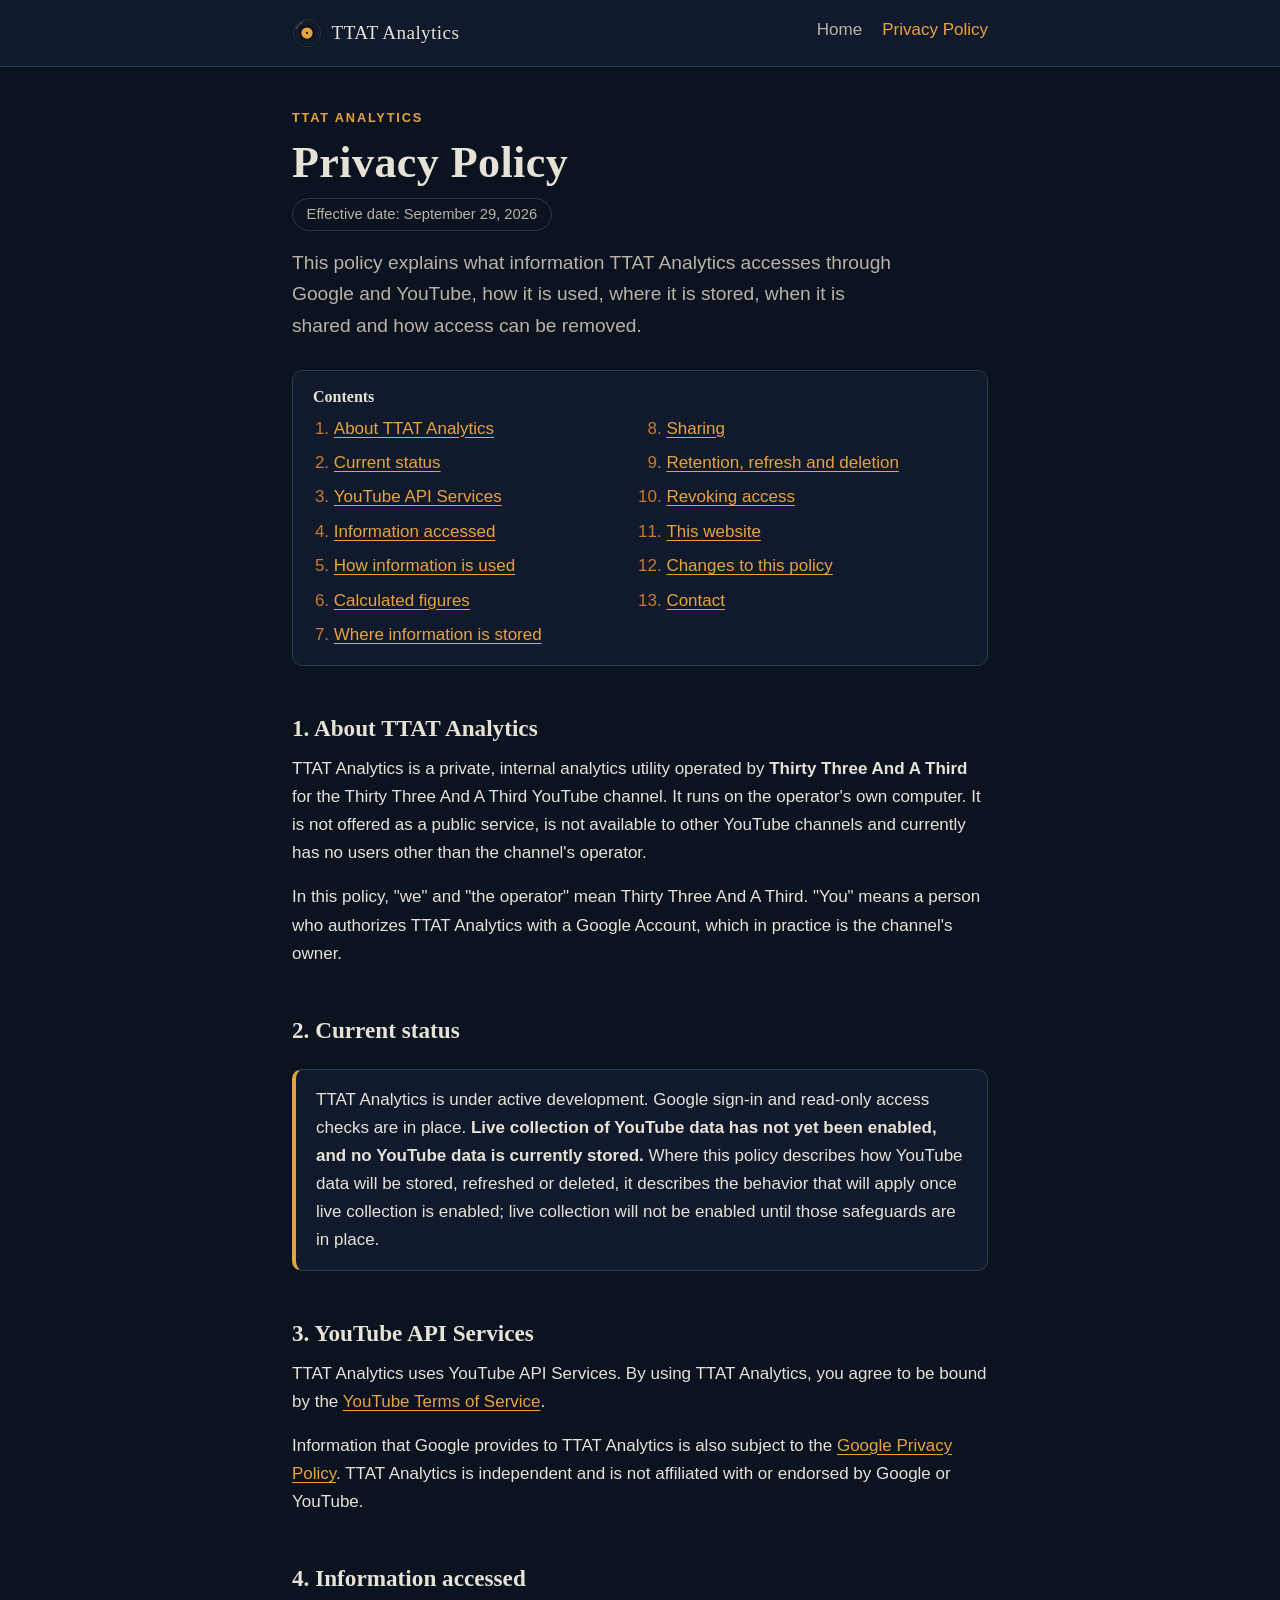
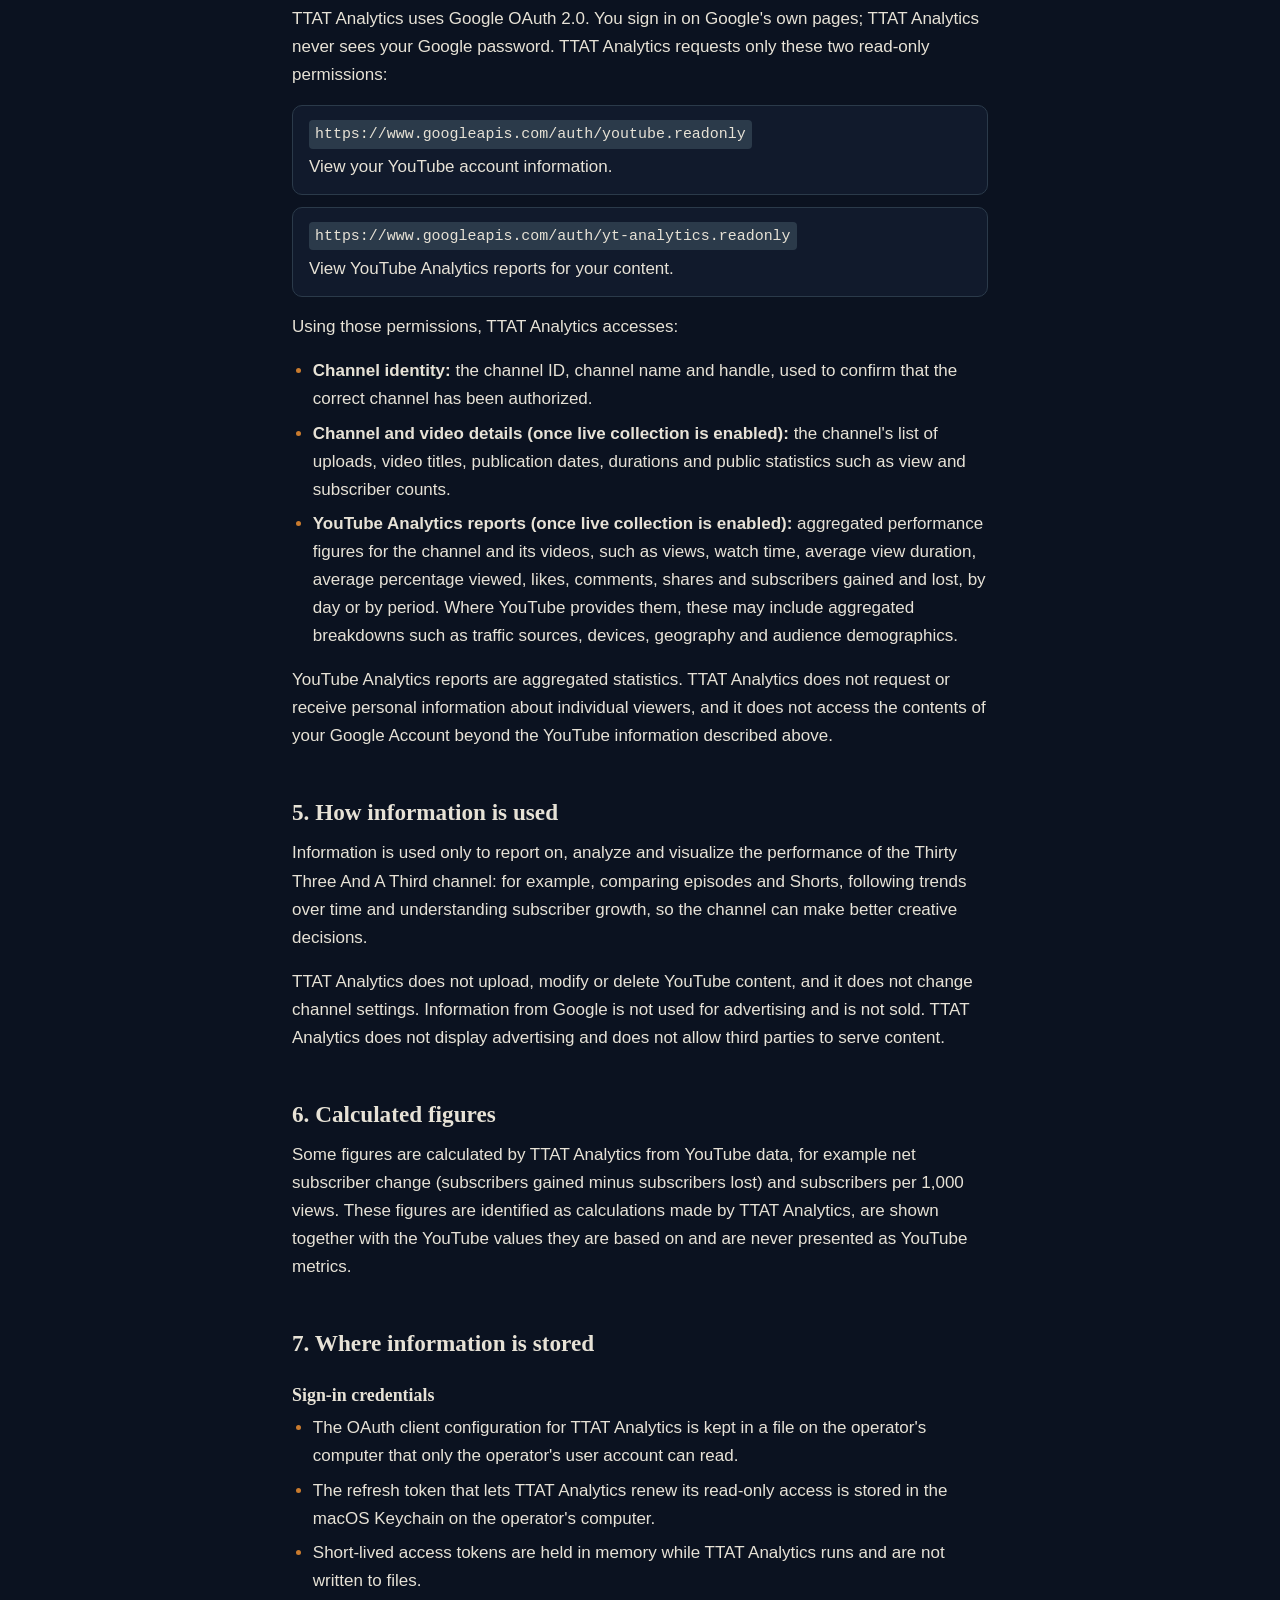
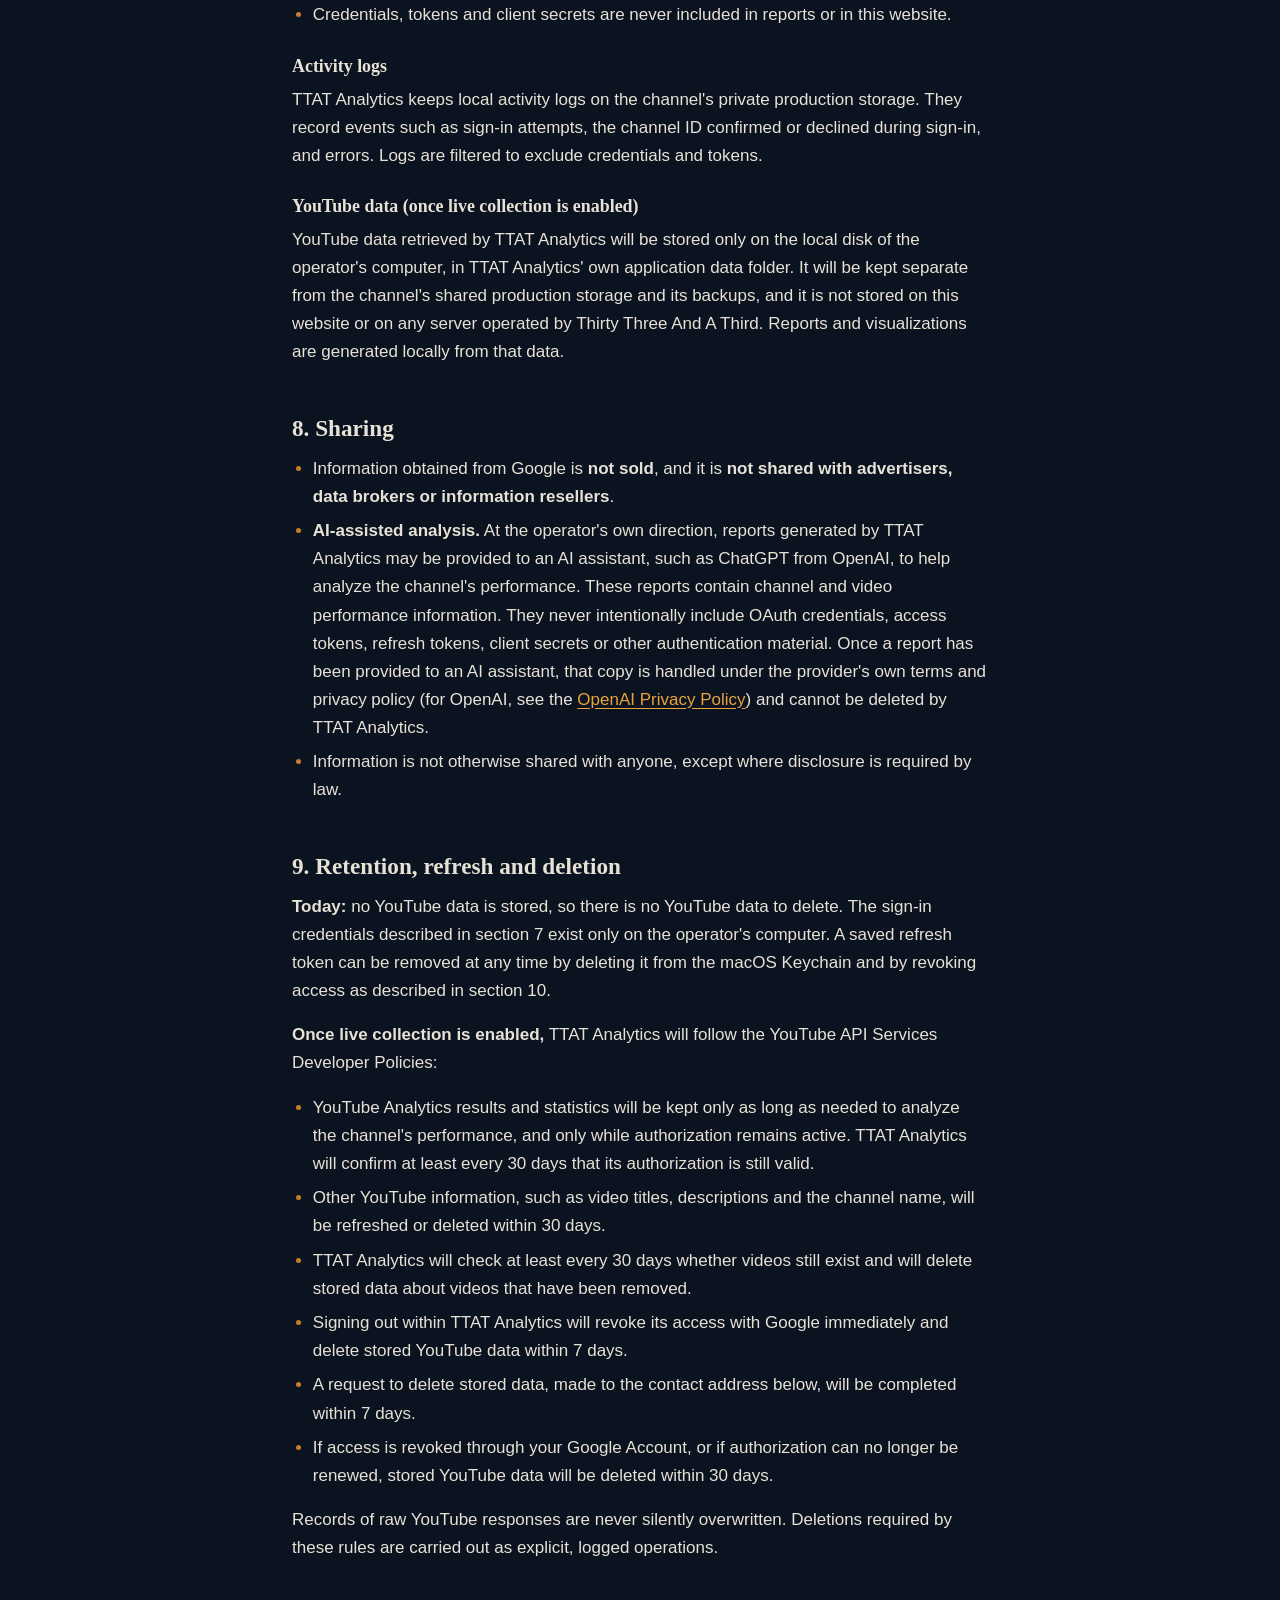
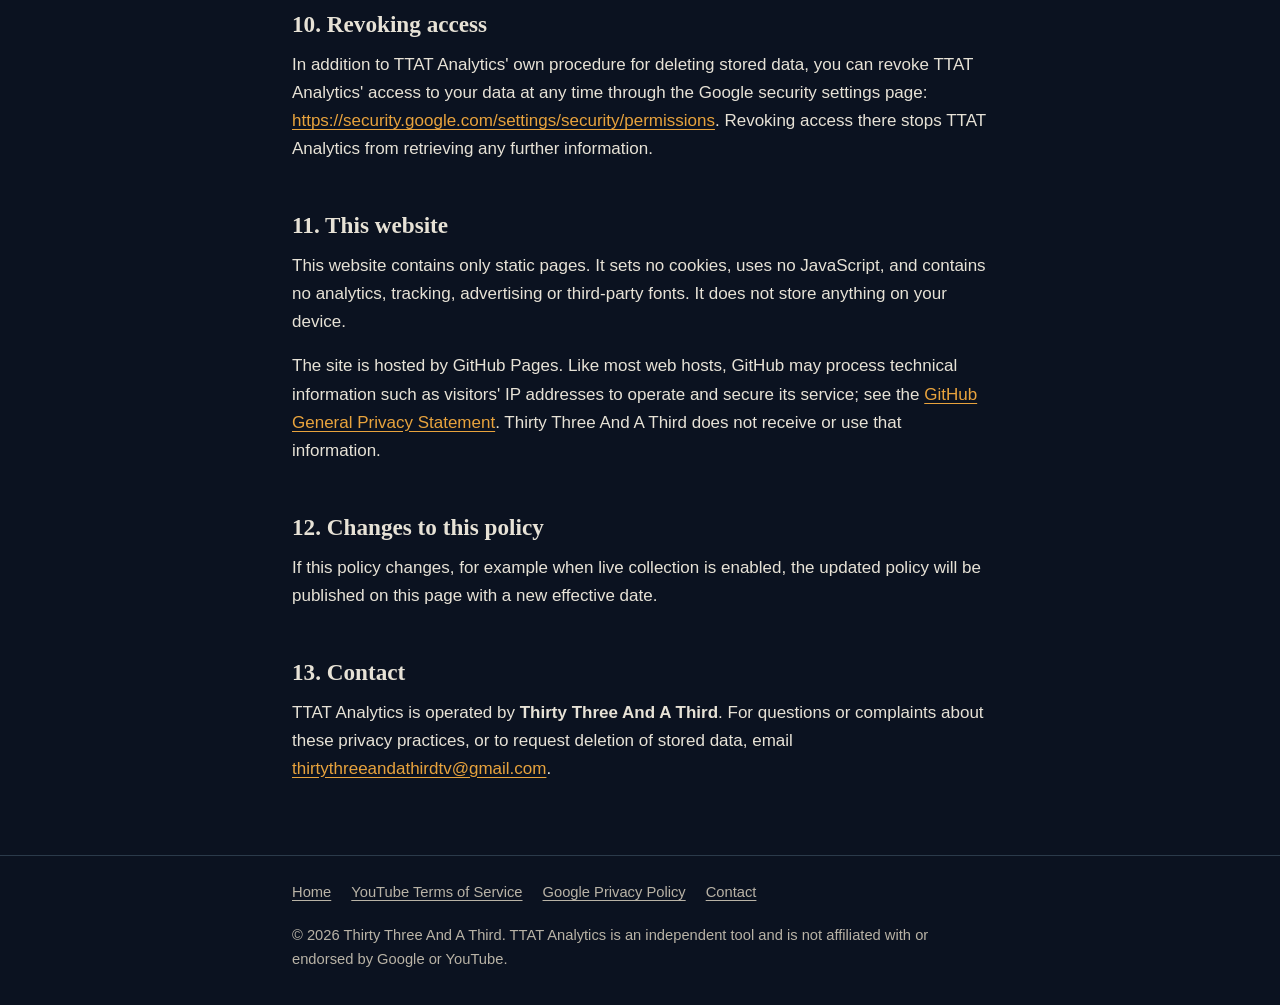
==== privacy/index.html @ 873cdf73 "Initial TTAT Analytics website" ====
<!doctype html>
<html lang="en">
<head>
  <meta charset="utf-8">
  <meta name="viewport" content="width=device-width, initial-scale=1">
  <meta http-equiv="Content-Security-Policy" content="default-src 'none'; style-src 'self'; img-src 'self'; base-uri 'none'; form-action 'none'">
  <meta name="referrer" content="no-referrer">
  <title>Privacy Policy — TTAT Analytics</title>
  <meta name="description" content="How TTAT Analytics, a private read-only analytics utility for the Thirty Three And A Third YouTube channel, accesses, uses, stores and shares information.">
  <link rel="canonical" href="https://analytics.lyfeisacircus.com/privacy/">
  <link rel="icon" href="../assets/favicon.svg" type="image/svg+xml">
  <link rel="stylesheet" href="../assets/styles.css">
</head>
<body>
  <a class="skip-link" href="#main">Skip to main content</a>

  <header class="site-header">
    <div class="wrap">
      <a class="brand" href="../index.html"><img src="../assets/favicon.svg" alt="" width="30" height="30">TTAT Analytics</a>
      <nav class="site-nav" aria-label="Main">
        <ul>
          <li><a href="../index.html">Home</a></li>
          <li><a href="index.html" aria-current="page">Privacy Policy</a></li>
        </ul>
      </nav>
    </div>
  </header>

  <main id="main">
    <div class="wrap">
      <p class="eyebrow">TTAT Analytics</p>
      <h1>Privacy Policy</h1>
      <!-- EFFECTIVE DATE: update this single line to the actual publication date before deploying. -->
      <p class="effective">Effective date: <time datetime="2026-09-29">September 29, 2026</time></p>
      <p class="lead">This policy explains what information TTAT Analytics accesses through Google and YouTube, how it is used, where it is stored, when it is shared and how access can be removed.</p>

      <nav class="toc" aria-labelledby="toc-heading">
        <h2 id="toc-heading">Contents</h2>
        <ol>
          <li><a href="#about">About TTAT Analytics</a></li>
          <li><a href="#status">Current status</a></li>
          <li><a href="#youtube">YouTube API Services</a></li>
          <li><a href="#information">Information accessed</a></li>
          <li><a href="#use">How information is used</a></li>
          <li><a href="#calculated">Calculated figures</a></li>
          <li><a href="#storage">Where information is stored</a></li>
          <li><a href="#sharing">Sharing</a></li>
          <li><a href="#retention">Retention, refresh and deletion</a></li>
          <li><a href="#revoke">Revoking access</a></li>
          <li><a href="#website">This website</a></li>
          <li><a href="#changes">Changes to this policy</a></li>
          <li><a href="#contact">Contact</a></li>
        </ol>
      </nav>

      <section aria-labelledby="about">
        <h2 id="about">1. About TTAT Analytics</h2>
        <p>TTAT Analytics is a private, internal analytics utility operated by <strong>Thirty Three And A Third</strong> for the Thirty Three And A Third YouTube channel. It runs on the operator's own computer. It is not offered as a public service, is not available to other YouTube channels and currently has no users other than the channel's operator.</p>
        <p>In this policy, "we" and "the operator" mean Thirty Three And A Third. "You" means a person who authorizes TTAT Analytics with a Google Account, which in practice is the channel's owner.</p>
      </section>

      <section aria-labelledby="status">
        <h2 id="status">2. Current status</h2>
        <div class="notice">
          <p>TTAT Analytics is under active development. Google sign-in and read-only access checks are in place. <strong>Live collection of YouTube data has not yet been enabled, and no YouTube data is currently stored.</strong> Where this policy describes how YouTube data will be stored, refreshed or deleted, it describes the behavior that will apply once live collection is enabled; live collection will not be enabled until those safeguards are in place.</p>
        </div>
      </section>

      <section aria-labelledby="youtube">
        <h2 id="youtube">3. YouTube API Services</h2>
        <p>TTAT Analytics uses YouTube API Services. By using TTAT Analytics, you agree to be bound by the <a href="https://www.youtube.com/t/terms">YouTube Terms of Service</a>.</p>
        <p>Information that Google provides to TTAT Analytics is also subject to the <a href="https://www.google.com/policies/privacy">Google Privacy Policy</a>. TTAT Analytics is independent and is not affiliated with or endorsed by Google or YouTube.</p>
      </section>

      <section aria-labelledby="information">
        <h2 id="information">4. Information accessed</h2>
        <p>TTAT Analytics uses Google OAuth 2.0. You sign in on Google's own pages; TTAT Analytics never sees your Google password. TTAT Analytics requests only these two read-only permissions:</p>
        <ul class="scope-list">
          <li><code>https://www.googleapis.com/auth/youtube.readonly</code><br>View your YouTube account information.</li>
          <li><code>https://www.googleapis.com/auth/yt-analytics.readonly</code><br>View YouTube Analytics reports for your content.</li>
        </ul>
        <p>Using those permissions, TTAT Analytics accesses:</p>
        <ul>
          <li><strong>Channel identity:</strong> the channel ID, channel name and handle, used to confirm that the correct channel has been authorized.</li>
          <li><strong>Channel and video details (once live collection is enabled):</strong> the channel's list of uploads, video titles, publication dates, durations and public statistics such as view and subscriber counts.</li>
          <li><strong>YouTube Analytics reports (once live collection is enabled):</strong> aggregated performance figures for the channel and its videos, such as views, watch time, average view duration, average percentage viewed, likes, comments, shares and subscribers gained and lost, by day or by period. Where YouTube provides them, these may include aggregated breakdowns such as traffic sources, devices, geography and audience demographics.</li>
        </ul>
        <p>YouTube Analytics reports are aggregated statistics. TTAT Analytics does not request or receive personal information about individual viewers, and it does not access the contents of your Google Account beyond the YouTube information described above.</p>
      </section>

      <section aria-labelledby="use">
        <h2 id="use">5. How information is used</h2>
        <p>Information is used only to report on, analyze and visualize the performance of the Thirty Three And A Third channel: for example, comparing episodes and Shorts, following trends over time and understanding subscriber growth, so the channel can make better creative decisions.</p>
        <p>TTAT Analytics does not upload, modify or delete YouTube content, and it does not change channel settings. Information from Google is not used for advertising and is not sold. TTAT Analytics does not display advertising and does not allow third parties to serve content.</p>
      </section>

      <section aria-labelledby="calculated">
        <h2 id="calculated">6. Calculated figures</h2>
        <p>Some figures are calculated by TTAT Analytics from YouTube data, for example net subscriber change (subscribers gained minus subscribers lost) and subscribers per 1,000 views. These figures are identified as calculations made by TTAT Analytics, are shown together with the YouTube values they are based on and are never presented as YouTube metrics.</p>
      </section>

      <section aria-labelledby="storage">
        <h2 id="storage">7. Where information is stored</h2>
        <h3>Sign-in credentials</h3>
        <ul>
          <li>The OAuth client configuration for TTAT Analytics is kept in a file on the operator's computer that only the operator's user account can read.</li>
          <li>The refresh token that lets TTAT Analytics renew its read-only access is stored in the macOS Keychain on the operator's computer.</li>
          <li>Short-lived access tokens are held in memory while TTAT Analytics runs and are not written to files.</li>
          <li>Credentials, tokens and client secrets are never included in reports or in this website.</li>
        </ul>
        <h3>Activity logs</h3>
        <p>TTAT Analytics keeps local activity logs on the channel's private production storage. They record events such as sign-in attempts, the channel ID confirmed or declined during sign-in, and errors. Logs are filtered to exclude credentials and tokens.</p>
        <h3>YouTube data (once live collection is enabled)</h3>
        <p>YouTube data retrieved by TTAT Analytics will be stored only on the local disk of the operator's computer, in TTAT Analytics' own application data folder. It will be kept separate from the channel's shared production storage and its backups, and it is not stored on this website or on any server operated by Thirty Three And A Third. Reports and visualizations are generated locally from that data.</p>
      </section>

      <section aria-labelledby="sharing">
        <h2 id="sharing">8. Sharing</h2>
        <ul>
          <li>Information obtained from Google is <strong>not sold</strong>, and it is <strong>not shared with advertisers, data brokers or information resellers</strong>.</li>
          <li><strong>AI-assisted analysis.</strong> At the operator's own direction, reports generated by TTAT Analytics may be provided to an AI assistant, such as ChatGPT from OpenAI, to help analyze the channel's performance. These reports contain channel and video performance information. They never intentionally include OAuth credentials, access tokens, refresh tokens, client secrets or other authentication material. Once a report has been provided to an AI assistant, that copy is handled under the provider's own terms and privacy policy (for OpenAI, see the <a href="https://openai.com/policies/privacy-policy/">OpenAI Privacy Policy</a>) and cannot be deleted by TTAT Analytics.</li>
          <li>Information is not otherwise shared with anyone, except where disclosure is required by law.</li>
        </ul>
      </section>

      <section aria-labelledby="retention">
        <h2 id="retention">9. Retention, refresh and deletion</h2>
        <p><strong>Today:</strong> no YouTube data is stored, so there is no YouTube data to delete. The sign-in credentials described in section 7 exist only on the operator's computer. A saved refresh token can be removed at any time by deleting it from the macOS Keychain and by revoking access as described in section 10.</p>
        <p><strong>Once live collection is enabled,</strong> TTAT Analytics will follow the YouTube API Services Developer Policies:</p>
        <ul>
          <li>YouTube Analytics results and statistics will be kept only as long as needed to analyze the channel's performance, and only while authorization remains active. TTAT Analytics will confirm at least every 30 days that its authorization is still valid.</li>
          <li>Other YouTube information, such as video titles, descriptions and the channel name, will be refreshed or deleted within 30 days.</li>
          <li>TTAT Analytics will check at least every 30 days whether videos still exist and will delete stored data about videos that have been removed.</li>
          <li>Signing out within TTAT Analytics will revoke its access with Google immediately and delete stored YouTube data within 7 days.</li>
          <li>A request to delete stored data, made to the contact address below, will be completed within 7 days.</li>
          <li>If access is revoked through your Google Account, or if authorization can no longer be renewed, stored YouTube data will be deleted within 30 days.</li>
        </ul>
        <p>Records of raw YouTube responses are never silently overwritten. Deletions required by these rules are carried out as explicit, logged operations.</p>
      </section>

      <section aria-labelledby="revoke">
        <h2 id="revoke">10. Revoking access</h2>
        <p>In addition to TTAT Analytics' own procedure for deleting stored data, you can revoke TTAT Analytics' access to your data at any time through the Google security settings page: <a href="https://security.google.com/settings/security/permissions">https://security.google.com/settings/security/permissions</a>. Revoking access there stops TTAT Analytics from retrieving any further information.</p>
      </section>

      <section aria-labelledby="website">
        <h2 id="website">11. This website</h2>
        <p>This website contains only static pages. It sets no cookies, uses no JavaScript, and contains no analytics, tracking, advertising or third-party fonts. It does not store anything on your device.</p>
        <p>The site is hosted by GitHub Pages. Like most web hosts, GitHub may process technical information such as visitors' IP addresses to operate and secure its service; see the <a href="https://docs.github.com/en/site-policy/privacy-policies/github-general-privacy-statement">GitHub General Privacy Statement</a>. Thirty Three And A Third does not receive or use that information.</p>
      </section>

      <section aria-labelledby="changes">
        <h2 id="changes">12. Changes to this policy</h2>
        <p>If this policy changes, for example when live collection is enabled, the updated policy will be published on this page with a new effective date.</p>
      </section>

      <section aria-labelledby="contact">
        <h2 id="contact">13. Contact</h2>
        <p>TTAT Analytics is operated by <strong>Thirty Three And A Third</strong>. For questions or complaints about these privacy practices, or to request deletion of stored data, email <a href="mailto:thirtythreeandathirdtv@gmail.com">thirtythreeandathirdtv@gmail.com</a>.</p>
      </section>
    </div>
  </main>

  <footer class="site-footer">
    <div class="wrap">
      <ul>
        <li><a href="../index.html">Home</a></li>
        <li><a href="https://www.youtube.com/t/terms">YouTube Terms of Service</a></li>
        <li><a href="https://www.google.com/policies/privacy">Google Privacy Policy</a></li>
        <li><a href="mailto:thirtythreeandathirdtv@gmail.com">Contact</a></li>
      </ul>
      <p>&copy; 2026 Thirty Three And A Third. TTAT Analytics is an independent tool and is not affiliated with or endorsed by Google or YouTube.</p>
    </div>
  </footer>
</body>
</html>
---- assets/styles.css ----
/* TTAT Analytics public site.
   Palette from the TTAT Brand Bible: Midnight Indigo, Slate Fog, Bone White, Ember Amber.
   System fonts only: no web fonts, no external requests. */

:root {
  --midnight: #0B1220;
  --midnight-raised: #111a2c;
  --slate: #2B3A4A;
  --bone: #E7E2D6;
  --bone-muted: #B9B3A6;
  --amber: #E8A33D;
  --amber-dim: #C97B2E;
  --radius: 10px;
  --measure: 46rem;
  --font-body: -apple-system, BlinkMacSystemFont, "Segoe UI", Roboto, "Helvetica Neue", Arial, sans-serif;
  --font-display: "Iowan Old Style", "Palatino Linotype", Palatino, Georgia, "Times New Roman", serif;
  --font-mono: ui-monospace, "SF Mono", Menlo, Consolas, monospace;
  color-scheme: dark;
}

*, *::before, *::after { box-sizing: border-box; }

html { -webkit-text-size-adjust: 100%; }

body {
  margin: 0;
  background: var(--midnight);
  color: var(--bone);
  font-family: var(--font-body);
  font-size: 1.0625rem;
  line-height: 1.65;
}

/* Accessibility */
.skip-link {
  position: absolute;
  left: 1rem;
  top: -3rem;
  padding: 0.5rem 0.9rem;
  background: var(--amber);
  color: var(--midnight);
  border-radius: 6px;
  font-weight: 600;
  z-index: 10;
}
.skip-link:focus { top: 1rem; }

:focus-visible {
  outline: 2px solid var(--amber);
  outline-offset: 3px;
  border-radius: 3px;
}

/* Layout */
.wrap {
  width: 100%;
  max-width: var(--measure);
  margin: 0 auto;
  padding: 0 1.25rem;
}

.site-header {
  border-bottom: 1px solid var(--slate);
  background: var(--midnight-raised);
}
.site-header .wrap {
  display: flex;
  flex-wrap: wrap;
  align-items: center;
  justify-content: space-between;
  gap: 0.75rem 1.5rem;
  padding-top: 1rem;
  padding-bottom: 1rem;
}

.brand {
  display: inline-flex;
  align-items: center;
  gap: 0.6rem;
  color: var(--bone);
  text-decoration: none;
  font-family: var(--font-display);
  font-size: 1.2rem;
  letter-spacing: 0.02em;
}
.brand img { width: 30px; height: 30px; }
.brand:hover { color: var(--amber); }

.site-nav ul {
  display: flex;
  gap: 1.25rem;
  margin: 0;
  padding: 0;
  list-style: none;
}
.site-nav a { color: var(--bone-muted); text-decoration: none; }
.site-nav a:hover, .site-nav a[aria-current="page"] { color: var(--amber); }

main { padding: 2.5rem 0 3.5rem; }

/* Typography */
h1, h2, h3 {
  font-family: var(--font-display);
  font-weight: 600;
  line-height: 1.25;
  color: var(--bone);
}
h1 { font-size: clamp(2rem, 5vw, 2.75rem); margin: 0 0 0.5rem; letter-spacing: 0.01em; }
h2 { font-size: 1.45rem; margin: 2.5rem 0 0.75rem; padding-top: 0.5rem; }
h3 { font-size: 1.12rem; margin: 1.6rem 0 0.5rem; }

p, ul, ol, dl { margin: 0 0 1rem; }
ul, ol { padding-left: 1.3rem; }
li { margin-bottom: 0.4rem; }
li::marker { color: var(--amber-dim); }

a { color: var(--amber); text-underline-offset: 0.18em; }
a:hover { color: var(--bone); }

code {
  font-family: var(--font-mono);
  font-size: 0.88em;
  background: var(--slate);
  color: var(--bone);
  padding: 0.12em 0.4em;
  border-radius: 4px;
  overflow-wrap: anywhere;
}

strong { color: var(--bone); }

.lead {
  font-size: 1.2rem;
  color: var(--bone-muted);
  max-width: 38rem;
  margin-bottom: 1.75rem;
}

.eyebrow {
  margin: 0 0 0.4rem;
  color: var(--amber);
  font-size: 0.8rem;
  font-weight: 600;
  letter-spacing: 0.14em;
  text-transform: uppercase;
}

.muted { color: var(--bone-muted); }

/* Components */
.notice {
  border: 1px solid var(--slate);
  border-left: 4px solid var(--amber);
  background: var(--midnight-raised);
  border-radius: var(--radius);
  padding: 1rem 1.25rem;
  margin: 1.5rem 0;
}
.notice h2, .notice h3 { margin-top: 0; padding-top: 0; font-size: 1.1rem; }
.notice p:last-child { margin-bottom: 0; }

.cards {
  display: grid;
  grid-template-columns: repeat(auto-fit, minmax(15rem, 1fr));
  gap: 1rem;
  margin: 1.25rem 0 0;
}
.card {
  border: 1px solid var(--slate);
  background: var(--midnight-raised);
  border-radius: var(--radius);
  padding: 1.1rem 1.25rem;
}
.card h3 { margin-top: 0; }
.card p:last-child, .card ul:last-child { margin-bottom: 0; }

.scope-list { list-style: none; padding: 0; }
.scope-list li {
  border: 1px solid var(--slate);
  border-radius: var(--radius);
  padding: 0.8rem 1rem;
  margin-bottom: 0.75rem;
  background: var(--midnight-raised);
}
.scope-list code { display: inline-block; margin-bottom: 0.3rem; }

.toc {
  border: 1px solid var(--slate);
  border-radius: var(--radius);
  padding: 1rem 1.25rem;
  background: var(--midnight-raised);
  margin: 1.5rem 0 0;
}
.toc h2 { margin: 0 0 0.5rem; padding: 0; font-size: 1rem; }
.toc ol { margin: 0; columns: 2 16rem; column-gap: 2rem; }
.toc li { break-inside: avoid; }

.effective {
  display: inline-block;
  color: var(--bone-muted);
  border: 1px solid var(--slate);
  border-radius: 999px;
  padding: 0.2rem 0.85rem;
  font-size: 0.92rem;
  margin: 0 0 1rem;
}

.button {
  display: inline-block;
  background: var(--amber);
  color: var(--midnight);
  font-weight: 600;
  text-decoration: none;
  padding: 0.6rem 1.1rem;
  border-radius: 8px;
}
.button:hover { background: var(--bone); color: var(--midnight); }

.site-footer {
  border-top: 1px solid var(--slate);
  color: var(--bone-muted);
  font-size: 0.92rem;
  padding: 1.5rem 0 2.25rem;
}
.site-footer ul {
  display: flex;
  flex-wrap: wrap;
  gap: 0.4rem 1.25rem;
  list-style: none;
  padding: 0;
  margin: 0 0 0.75rem;
}
.site-footer a { color: var(--bone-muted); }
.site-footer a:hover { color: var(--amber); }
.site-footer p { margin: 0; }

@media (max-width: 30rem) {
  body { font-size: 1rem; }
  main { padding-top: 1.75rem; }
  .site-nav ul { gap: 1rem; }
}

@media print {
  body { background: #fff; color: #000; }
  .site-header, .site-footer, .skip-link { display: none; }
  a { color: #000; }
  .notice, .card, .scope-list li, .toc { border-color: #999; background: none; }
}
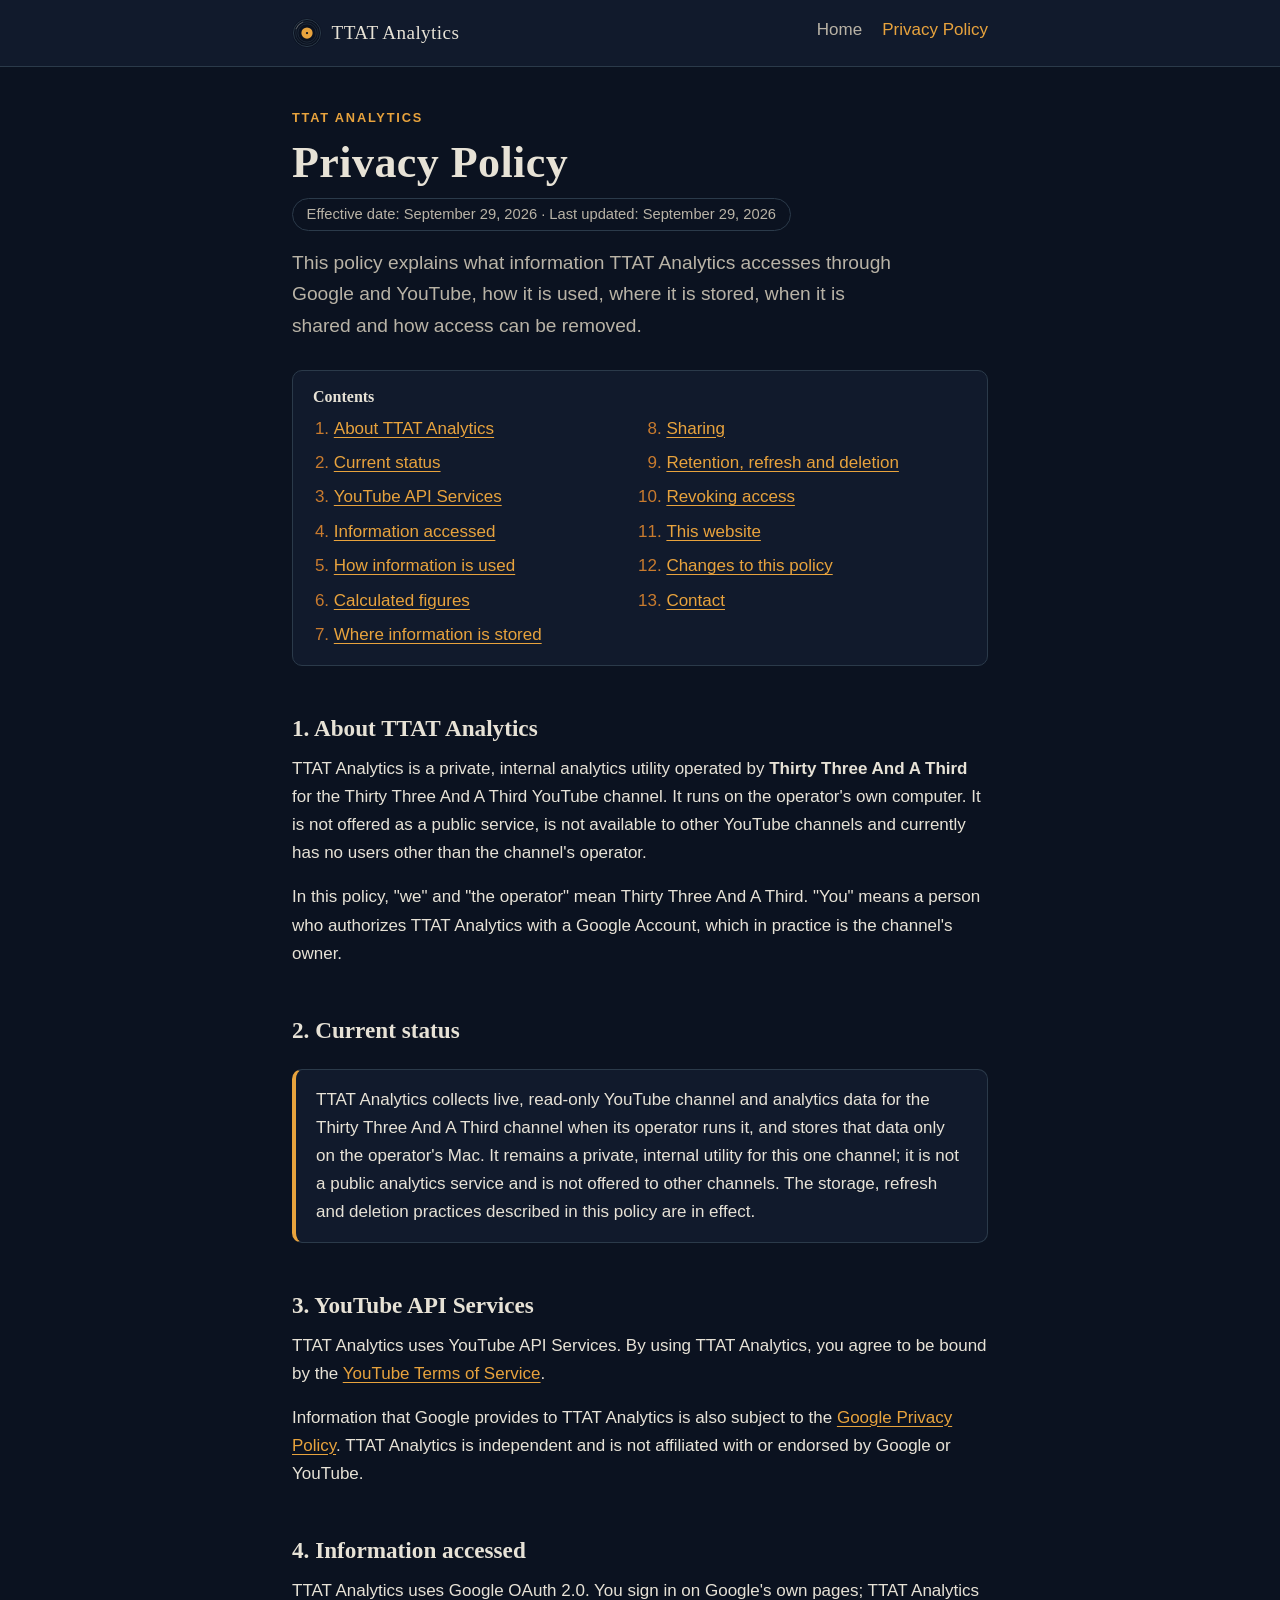
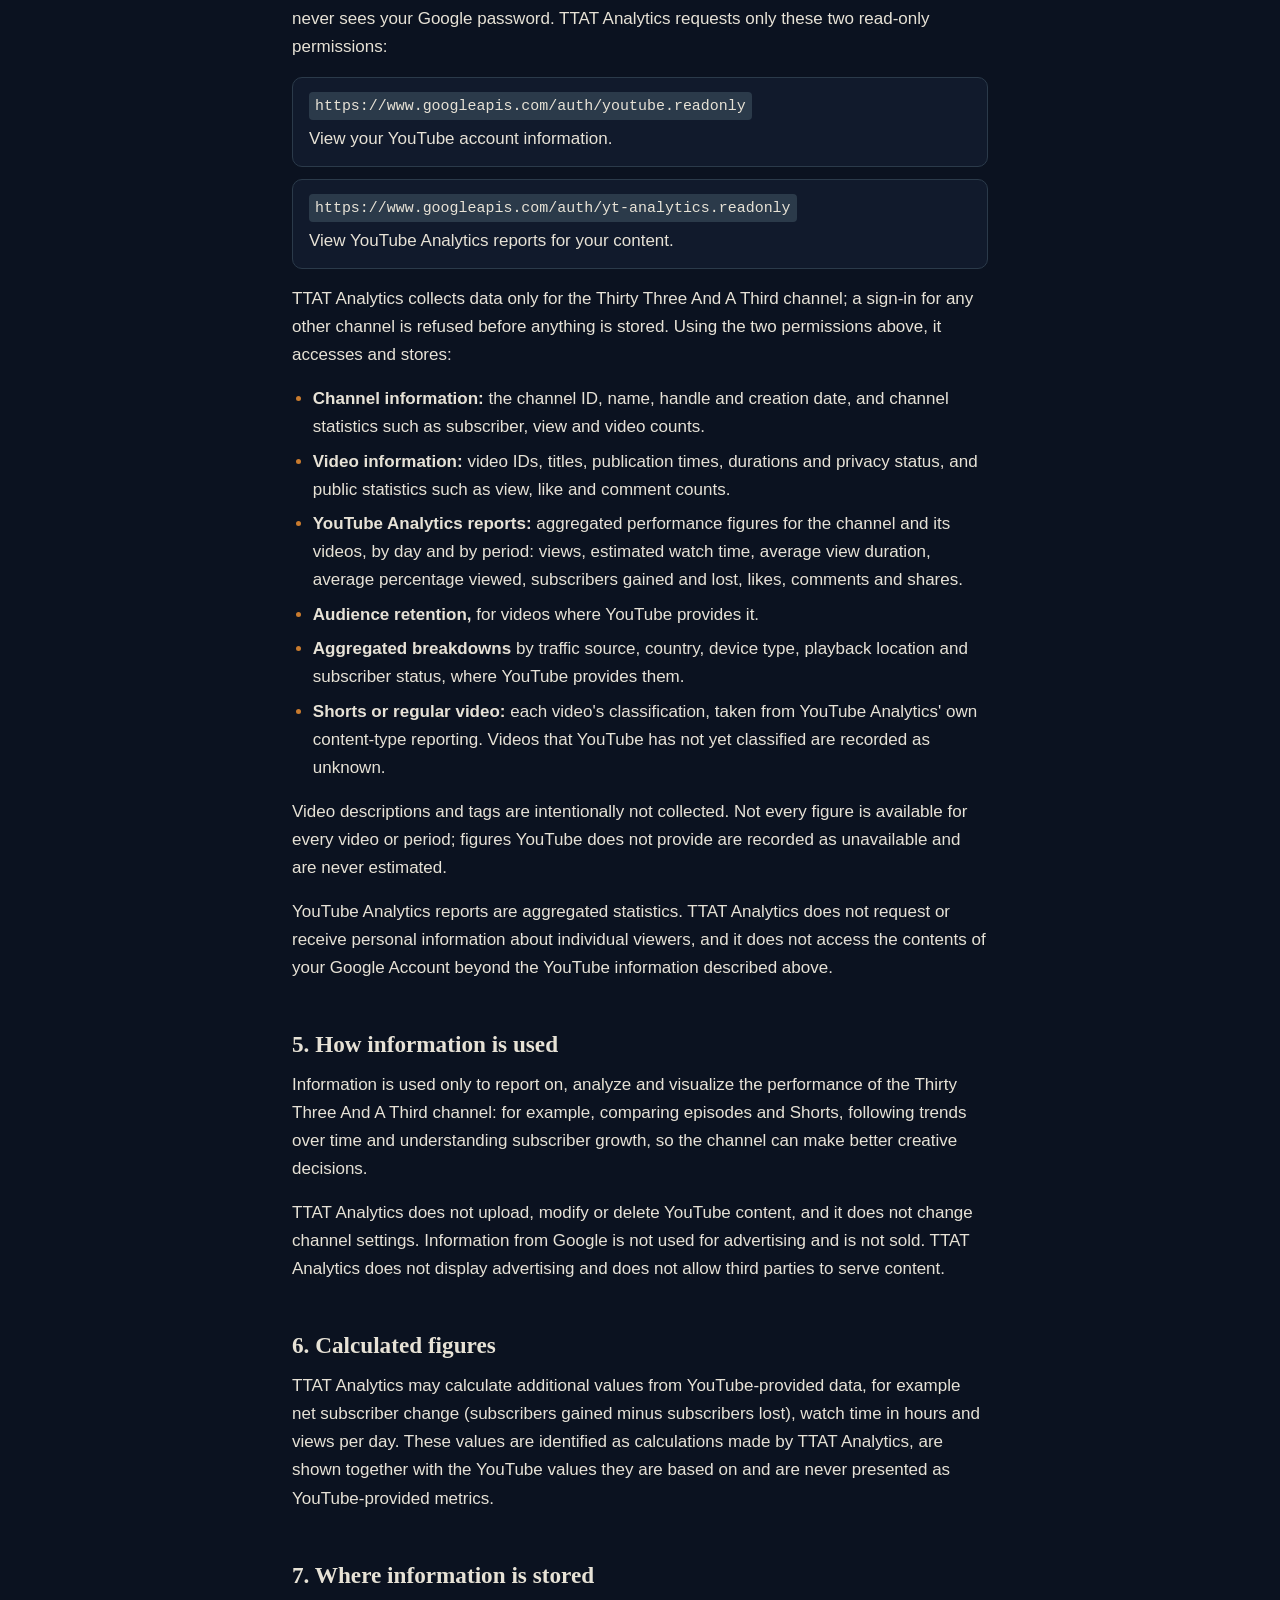
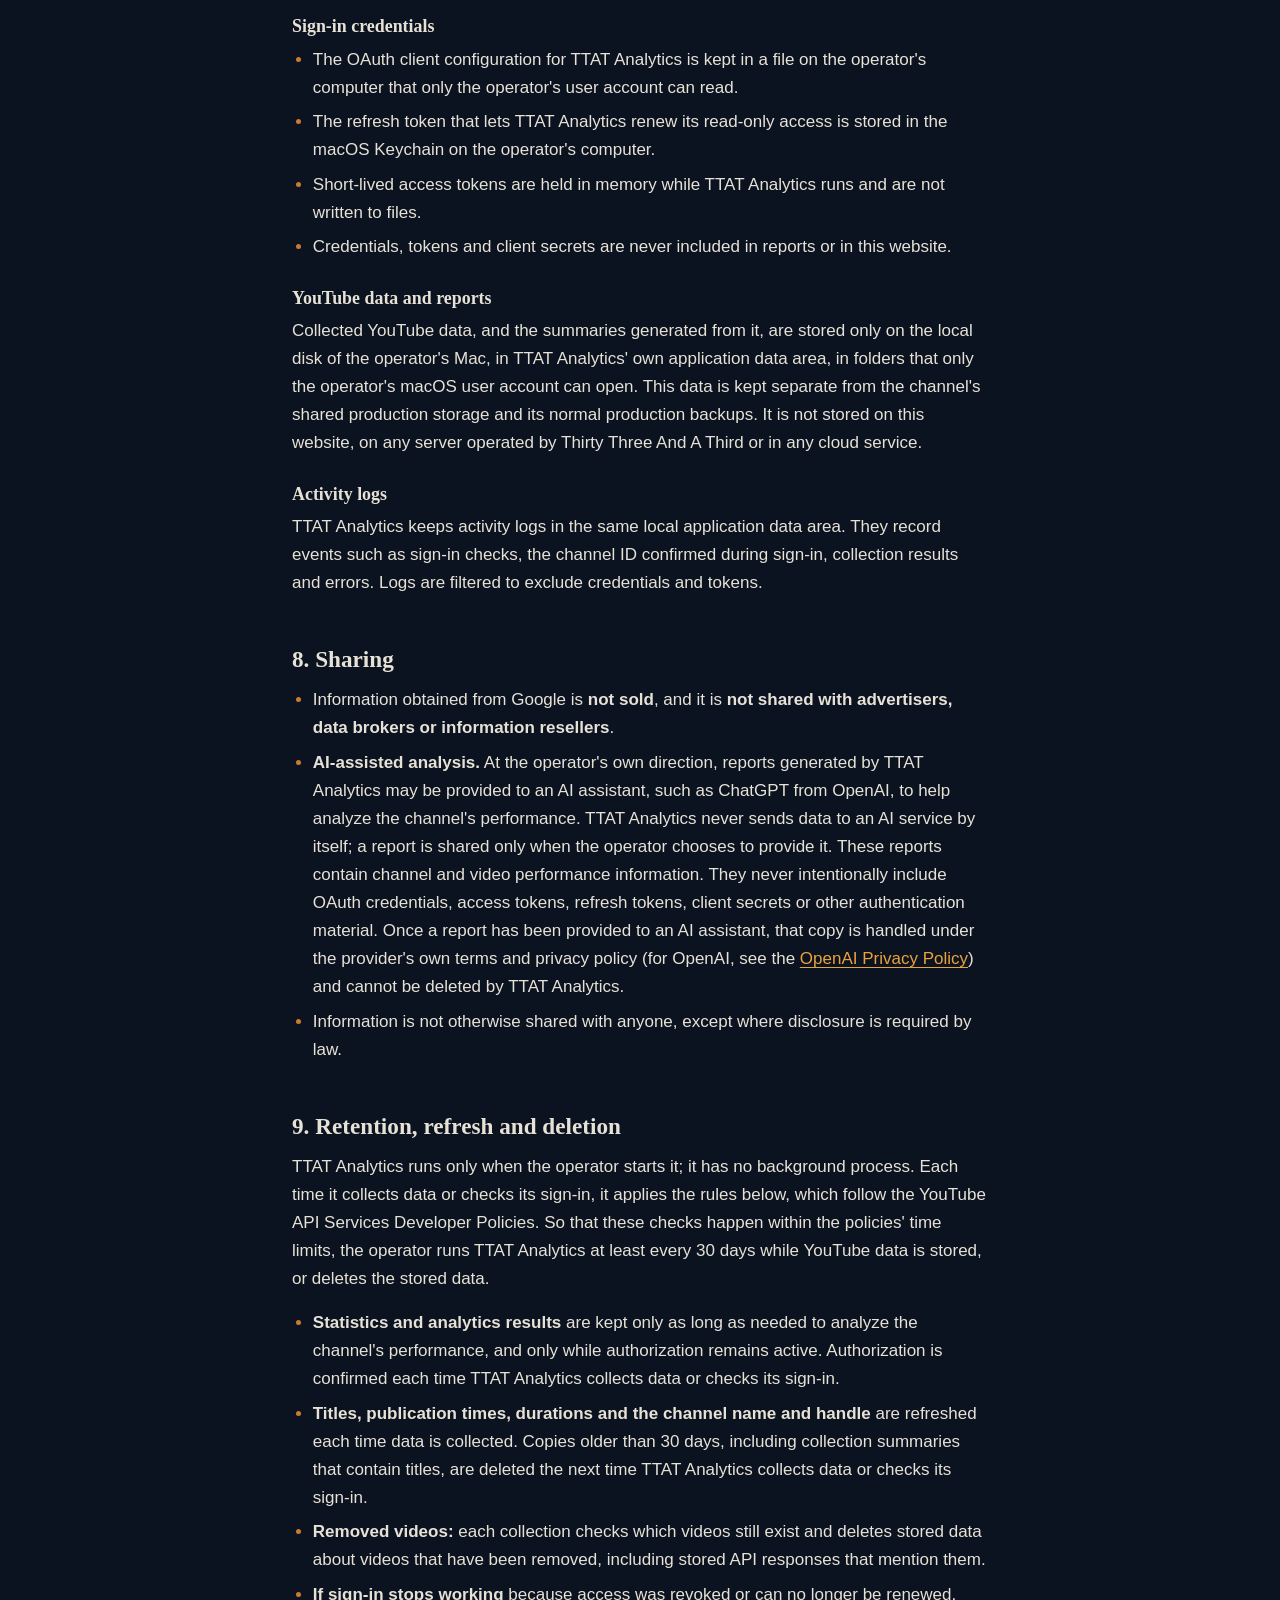
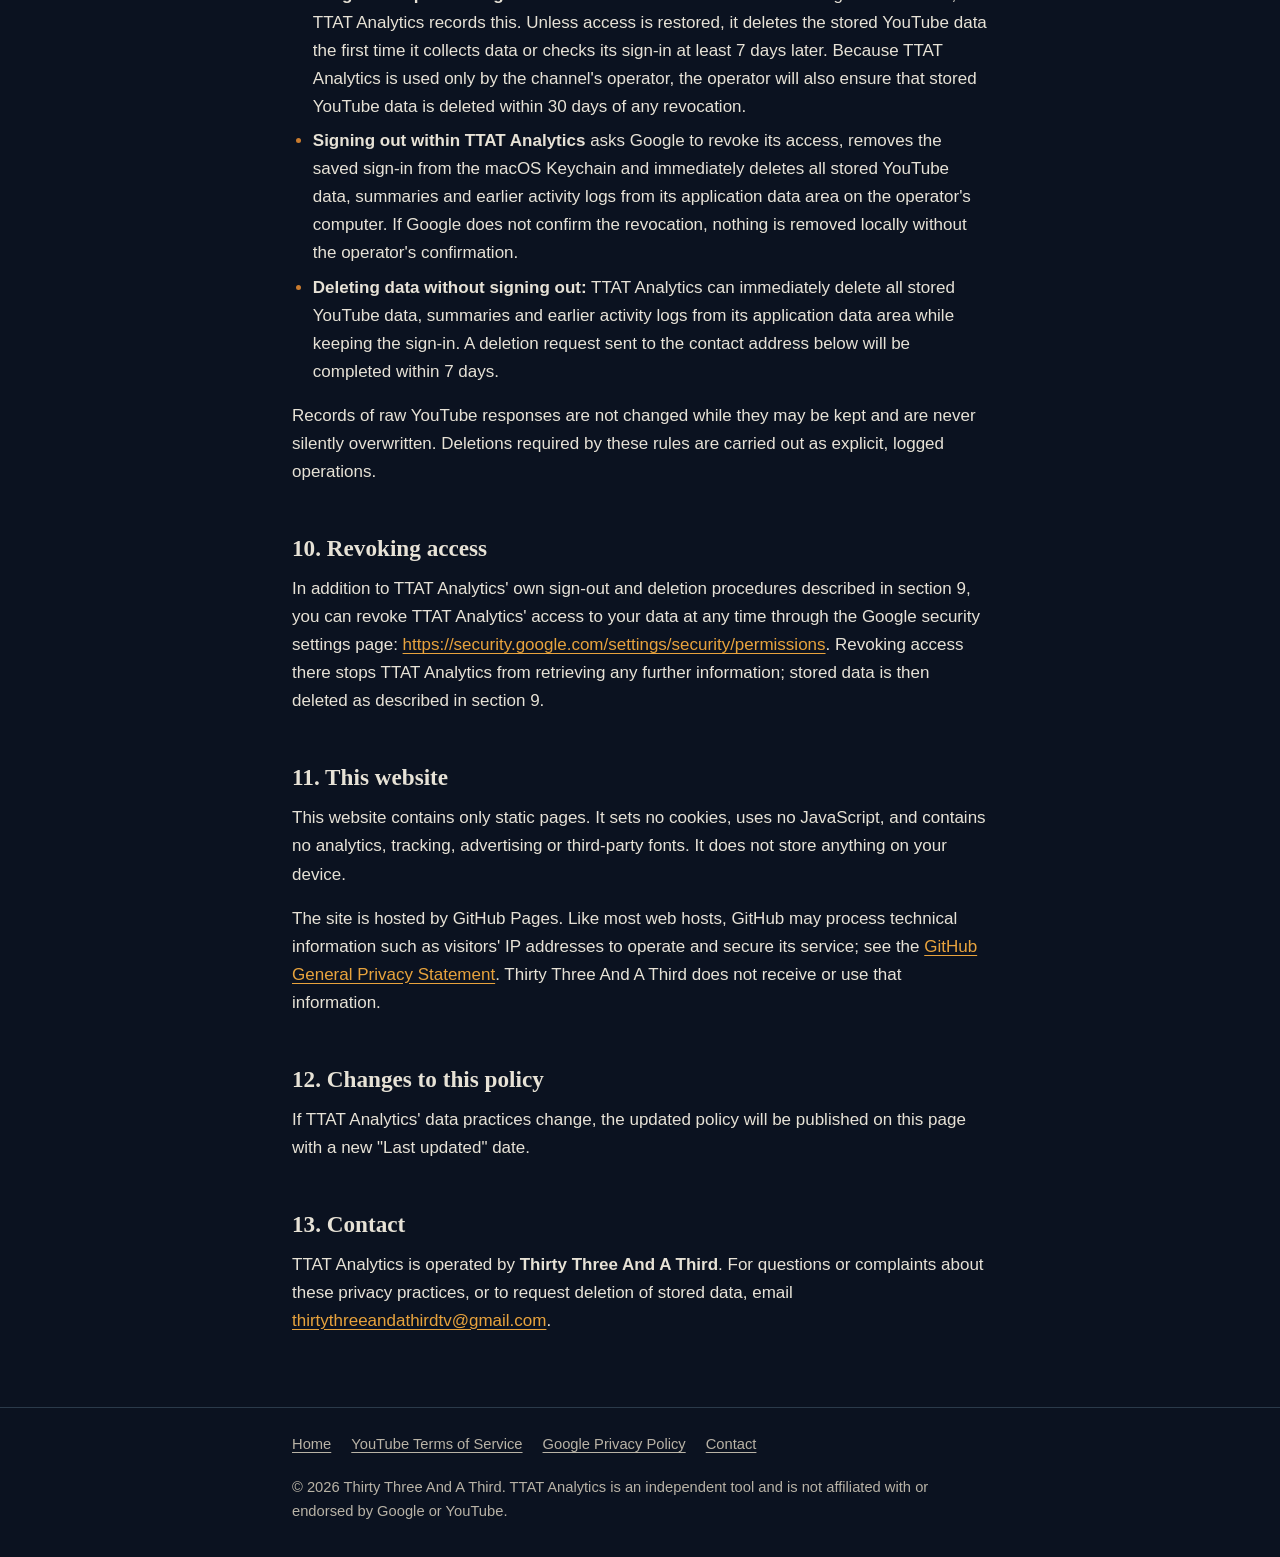
==== commit 5ae1394e: "Update site and privacy policy for live read-only collection Reflect the implemented TTAT Analytics " ====
--- a/privacy/index.html
+++ b/privacy/index.html
@@ -30,8 +30,8 @@
     <div class="wrap">
       <p class="eyebrow">TTAT Analytics</p>
       <h1>Privacy Policy</h1>
-      <!-- EFFECTIVE DATE: update this single line to the actual publication date before deploying. -->
-      <p class="effective">Effective date: <time datetime="2026-09-29">September 29, 2026</time></p>
+      <!-- DATES: keep the effective date; update "Last updated" (text and datetime) whenever the policy changes. -->
+      <p class="effective">Effective date: <time datetime="2026-09-29">September 29, 2026</time> · Last updated: <time datetime="2026-09-29">September 29, 2026</time></p>
       <p class="lead">This policy explains what information TTAT Analytics accesses through Google and YouTube, how it is used, where it is stored, when it is shared and how access can be removed.</p>
 
       <nav class="toc" aria-labelledby="toc-heading">
@@ -62,7 +62,7 @@
       <section aria-labelledby="status">
         <h2 id="status">2. Current status</h2>
         <div class="notice">
-          <p>TTAT Analytics is under active development. Google sign-in and read-only access checks are in place. <strong>Live collection of YouTube data has not yet been enabled, and no YouTube data is currently stored.</strong> Where this policy describes how YouTube data will be stored, refreshed or deleted, it describes the behavior that will apply once live collection is enabled; live collection will not be enabled until those safeguards are in place.</p>
+          <p>TTAT Analytics collects live, read-only YouTube channel and analytics data for the Thirty Three And A Third channel when its operator runs it, and stores that data only on the operator's Mac. It remains a private, internal utility for this one channel; it is not a public analytics service and is not offered to other channels. The storage, refresh and deletion practices described in this policy are in effect.</p>
         </div>
       </section>
 
@@ -79,12 +79,16 @@
           <li><code>https://www.googleapis.com/auth/youtube.readonly</code><br>View your YouTube account information.</li>
           <li><code>https://www.googleapis.com/auth/yt-analytics.readonly</code><br>View YouTube Analytics reports for your content.</li>
         </ul>
-        <p>Using those permissions, TTAT Analytics accesses:</p>
+        <p>TTAT Analytics collects data only for the Thirty Three And A Third channel; a sign-in for any other channel is refused before anything is stored. Using the two permissions above, it accesses and stores:</p>
         <ul>
-          <li><strong>Channel identity:</strong> the channel ID, channel name and handle, used to confirm that the correct channel has been authorized.</li>
-          <li><strong>Channel and video details (once live collection is enabled):</strong> the channel's list of uploads, video titles, publication dates, durations and public statistics such as view and subscriber counts.</li>
-          <li><strong>YouTube Analytics reports (once live collection is enabled):</strong> aggregated performance figures for the channel and its videos, such as views, watch time, average view duration, average percentage viewed, likes, comments, shares and subscribers gained and lost, by day or by period. Where YouTube provides them, these may include aggregated breakdowns such as traffic sources, devices, geography and audience demographics.</li>
+          <li><strong>Channel information:</strong> the channel ID, name, handle and creation date, and channel statistics such as subscriber, view and video counts.</li>
+          <li><strong>Video information:</strong> video IDs, titles, publication times, durations and privacy status, and public statistics such as view, like and comment counts.</li>
+          <li><strong>YouTube Analytics reports:</strong> aggregated performance figures for the channel and its videos, by day and by period: views, estimated watch time, average view duration, average percentage viewed, subscribers gained and lost, likes, comments and shares.</li>
+          <li><strong>Audience retention,</strong> for videos where YouTube provides it.</li>
+          <li><strong>Aggregated breakdowns</strong> by traffic source, country, device type, playback location and subscriber status, where YouTube provides them.</li>
+          <li><strong>Shorts or regular video:</strong> each video's classification, taken from YouTube Analytics' own content-type reporting. Videos that YouTube has not yet classified are recorded as unknown.</li>
         </ul>
+        <p>Video descriptions and tags are intentionally not collected. Not every figure is available for every video or period; figures YouTube does not provide are recorded as unavailable and are never estimated.</p>
         <p>YouTube Analytics reports are aggregated statistics. TTAT Analytics does not request or receive personal information about individual viewers, and it does not access the contents of your Google Account beyond the YouTube information described above.</p>
       </section>
 
@@ -96,7 +100,7 @@
 
       <section aria-labelledby="calculated">
         <h2 id="calculated">6. Calculated figures</h2>
-        <p>Some figures are calculated by TTAT Analytics from YouTube data, for example net subscriber change (subscribers gained minus subscribers lost) and subscribers per 1,000 views. These figures are identified as calculations made by TTAT Analytics, are shown together with the YouTube values they are based on and are never presented as YouTube metrics.</p>
+        <p>TTAT Analytics may calculate additional values from YouTube-provided data, for example net subscriber change (subscribers gained minus subscribers lost), watch time in hours and views per day. These values are identified as calculations made by TTAT Analytics, are shown together with the YouTube values they are based on and are never presented as YouTube-provided metrics.</p>
       </section>
 
       <section aria-labelledby="storage">
@@ -108,39 +112,38 @@
           <li>Short-lived access tokens are held in memory while TTAT Analytics runs and are not written to files.</li>
           <li>Credentials, tokens and client secrets are never included in reports or in this website.</li>
         </ul>
+        <h3>YouTube data and reports</h3>
+        <p>Collected YouTube data, and the summaries generated from it, are stored only on the local disk of the operator's Mac, in TTAT Analytics' own application data area, in folders that only the operator's macOS user account can open. This data is kept separate from the channel's shared production storage and its normal production backups. It is not stored on this website, on any server operated by Thirty Three And A Third or in any cloud service.</p>
         <h3>Activity logs</h3>
-        <p>TTAT Analytics keeps local activity logs on the channel's private production storage. They record events such as sign-in attempts, the channel ID confirmed or declined during sign-in, and errors. Logs are filtered to exclude credentials and tokens.</p>
-        <h3>YouTube data (once live collection is enabled)</h3>
-        <p>YouTube data retrieved by TTAT Analytics will be stored only on the local disk of the operator's computer, in TTAT Analytics' own application data folder. It will be kept separate from the channel's shared production storage and its backups, and it is not stored on this website or on any server operated by Thirty Three And A Third. Reports and visualizations are generated locally from that data.</p>
+        <p>TTAT Analytics keeps activity logs in the same local application data area. They record events such as sign-in checks, the channel ID confirmed during sign-in, collection results and errors. Logs are filtered to exclude credentials and tokens.</p>
       </section>
 
       <section aria-labelledby="sharing">
         <h2 id="sharing">8. Sharing</h2>
         <ul>
           <li>Information obtained from Google is <strong>not sold</strong>, and it is <strong>not shared with advertisers, data brokers or information resellers</strong>.</li>
-          <li><strong>AI-assisted analysis.</strong> At the operator's own direction, reports generated by TTAT Analytics may be provided to an AI assistant, such as ChatGPT from OpenAI, to help analyze the channel's performance. These reports contain channel and video performance information. They never intentionally include OAuth credentials, access tokens, refresh tokens, client secrets or other authentication material. Once a report has been provided to an AI assistant, that copy is handled under the provider's own terms and privacy policy (for OpenAI, see the <a href="https://openai.com/policies/privacy-policy/">OpenAI Privacy Policy</a>) and cannot be deleted by TTAT Analytics.</li>
+          <li><strong>AI-assisted analysis.</strong> At the operator's own direction, reports generated by TTAT Analytics may be provided to an AI assistant, such as ChatGPT from OpenAI, to help analyze the channel's performance. TTAT Analytics never sends data to an AI service by itself; a report is shared only when the operator chooses to provide it. These reports contain channel and video performance information. They never intentionally include OAuth credentials, access tokens, refresh tokens, client secrets or other authentication material. Once a report has been provided to an AI assistant, that copy is handled under the provider's own terms and privacy policy (for OpenAI, see the <a href="https://openai.com/policies/privacy-policy/">OpenAI Privacy Policy</a>) and cannot be deleted by TTAT Analytics.</li>
           <li>Information is not otherwise shared with anyone, except where disclosure is required by law.</li>
         </ul>
       </section>
 
       <section aria-labelledby="retention">
         <h2 id="retention">9. Retention, refresh and deletion</h2>
-        <p><strong>Today:</strong> no YouTube data is stored, so there is no YouTube data to delete. The sign-in credentials described in section 7 exist only on the operator's computer. A saved refresh token can be removed at any time by deleting it from the macOS Keychain and by revoking access as described in section 10.</p>
-        <p><strong>Once live collection is enabled,</strong> TTAT Analytics will follow the YouTube API Services Developer Policies:</p>
+        <p>TTAT Analytics runs only when the operator starts it; it has no background process. Each time it collects data or checks its sign-in, it applies the rules below, which follow the YouTube API Services Developer Policies. So that these checks happen within the policies' time limits, the operator runs TTAT Analytics at least every 30 days while YouTube data is stored, or deletes the stored data.</p>
         <ul>
-          <li>YouTube Analytics results and statistics will be kept only as long as needed to analyze the channel's performance, and only while authorization remains active. TTAT Analytics will confirm at least every 30 days that its authorization is still valid.</li>
-          <li>Other YouTube information, such as video titles, descriptions and the channel name, will be refreshed or deleted within 30 days.</li>
-          <li>TTAT Analytics will check at least every 30 days whether videos still exist and will delete stored data about videos that have been removed.</li>
-          <li>Signing out within TTAT Analytics will revoke its access with Google immediately and delete stored YouTube data within 7 days.</li>
-          <li>A request to delete stored data, made to the contact address below, will be completed within 7 days.</li>
-          <li>If access is revoked through your Google Account, or if authorization can no longer be renewed, stored YouTube data will be deleted within 30 days.</li>
+          <li><strong>Statistics and analytics results</strong> are kept only as long as needed to analyze the channel's performance, and only while authorization remains active. Authorization is confirmed each time TTAT Analytics collects data or checks its sign-in.</li>
+          <li><strong>Titles, publication times, durations and the channel name and handle</strong> are refreshed each time data is collected. Copies older than 30 days, including collection summaries that contain titles, are deleted the next time TTAT Analytics collects data or checks its sign-in.</li>
+          <li><strong>Removed videos:</strong> each collection checks which videos still exist and deletes stored data about videos that have been removed, including stored API responses that mention them.</li>
+          <li><strong>If sign-in stops working</strong> because access was revoked or can no longer be renewed, TTAT Analytics records this. Unless access is restored, it deletes the stored YouTube data the first time it collects data or checks its sign-in at least 7 days later. Because TTAT Analytics is used only by the channel's operator, the operator will also ensure that stored YouTube data is deleted within 30 days of any revocation.</li>
+          <li><strong>Signing out within TTAT Analytics</strong> asks Google to revoke its access, removes the saved sign-in from the macOS Keychain and immediately deletes all stored YouTube data, summaries and earlier activity logs from its application data area on the operator's computer. If Google does not confirm the revocation, nothing is removed locally without the operator's confirmation.</li>
+          <li><strong>Deleting data without signing out:</strong> TTAT Analytics can immediately delete all stored YouTube data, summaries and earlier activity logs from its application data area while keeping the sign-in. A deletion request sent to the contact address below will be completed within 7 days.</li>
         </ul>
-        <p>Records of raw YouTube responses are never silently overwritten. Deletions required by these rules are carried out as explicit, logged operations.</p>
+        <p>Records of raw YouTube responses are not changed while they may be kept and are never silently overwritten. Deletions required by these rules are carried out as explicit, logged operations.</p>
       </section>
 
       <section aria-labelledby="revoke">
         <h2 id="revoke">10. Revoking access</h2>
-        <p>In addition to TTAT Analytics' own procedure for deleting stored data, you can revoke TTAT Analytics' access to your data at any time through the Google security settings page: <a href="https://security.google.com/settings/security/permissions">https://security.google.com/settings/security/permissions</a>. Revoking access there stops TTAT Analytics from retrieving any further information.</p>
+        <p>In addition to TTAT Analytics' own sign-out and deletion procedures described in section 9, you can revoke TTAT Analytics' access to your data at any time through the Google security settings page: <a href="https://security.google.com/settings/security/permissions">https://security.google.com/settings/security/permissions</a>. Revoking access there stops TTAT Analytics from retrieving any further information; stored data is then deleted as described in section 9.</p>
       </section>
 
       <section aria-labelledby="website">
@@ -151,7 +154,7 @@
 
       <section aria-labelledby="changes">
         <h2 id="changes">12. Changes to this policy</h2>
-        <p>If this policy changes, for example when live collection is enabled, the updated policy will be published on this page with a new effective date.</p>
+        <p>If TTAT Analytics' data practices change, the updated policy will be published on this page with a new "Last updated" date.</p>
       </section>
 
       <section aria-labelledby="contact">
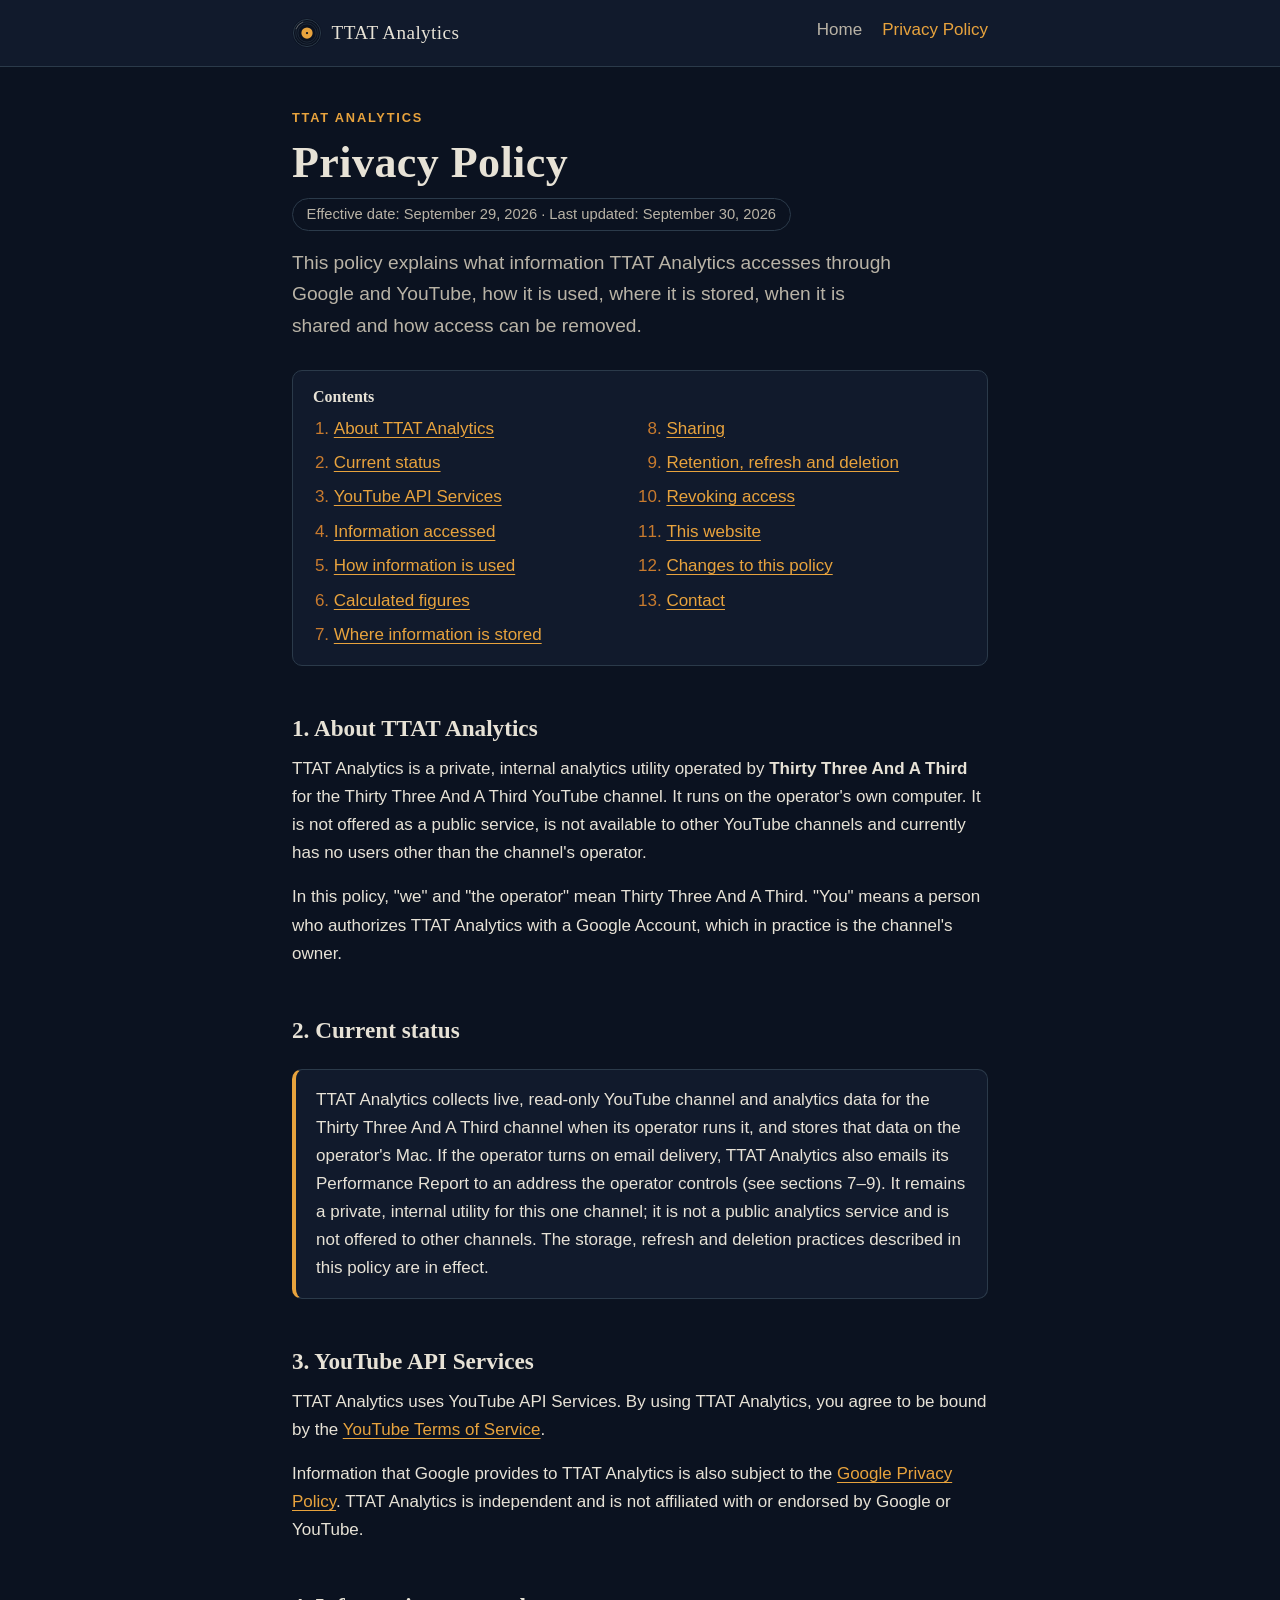
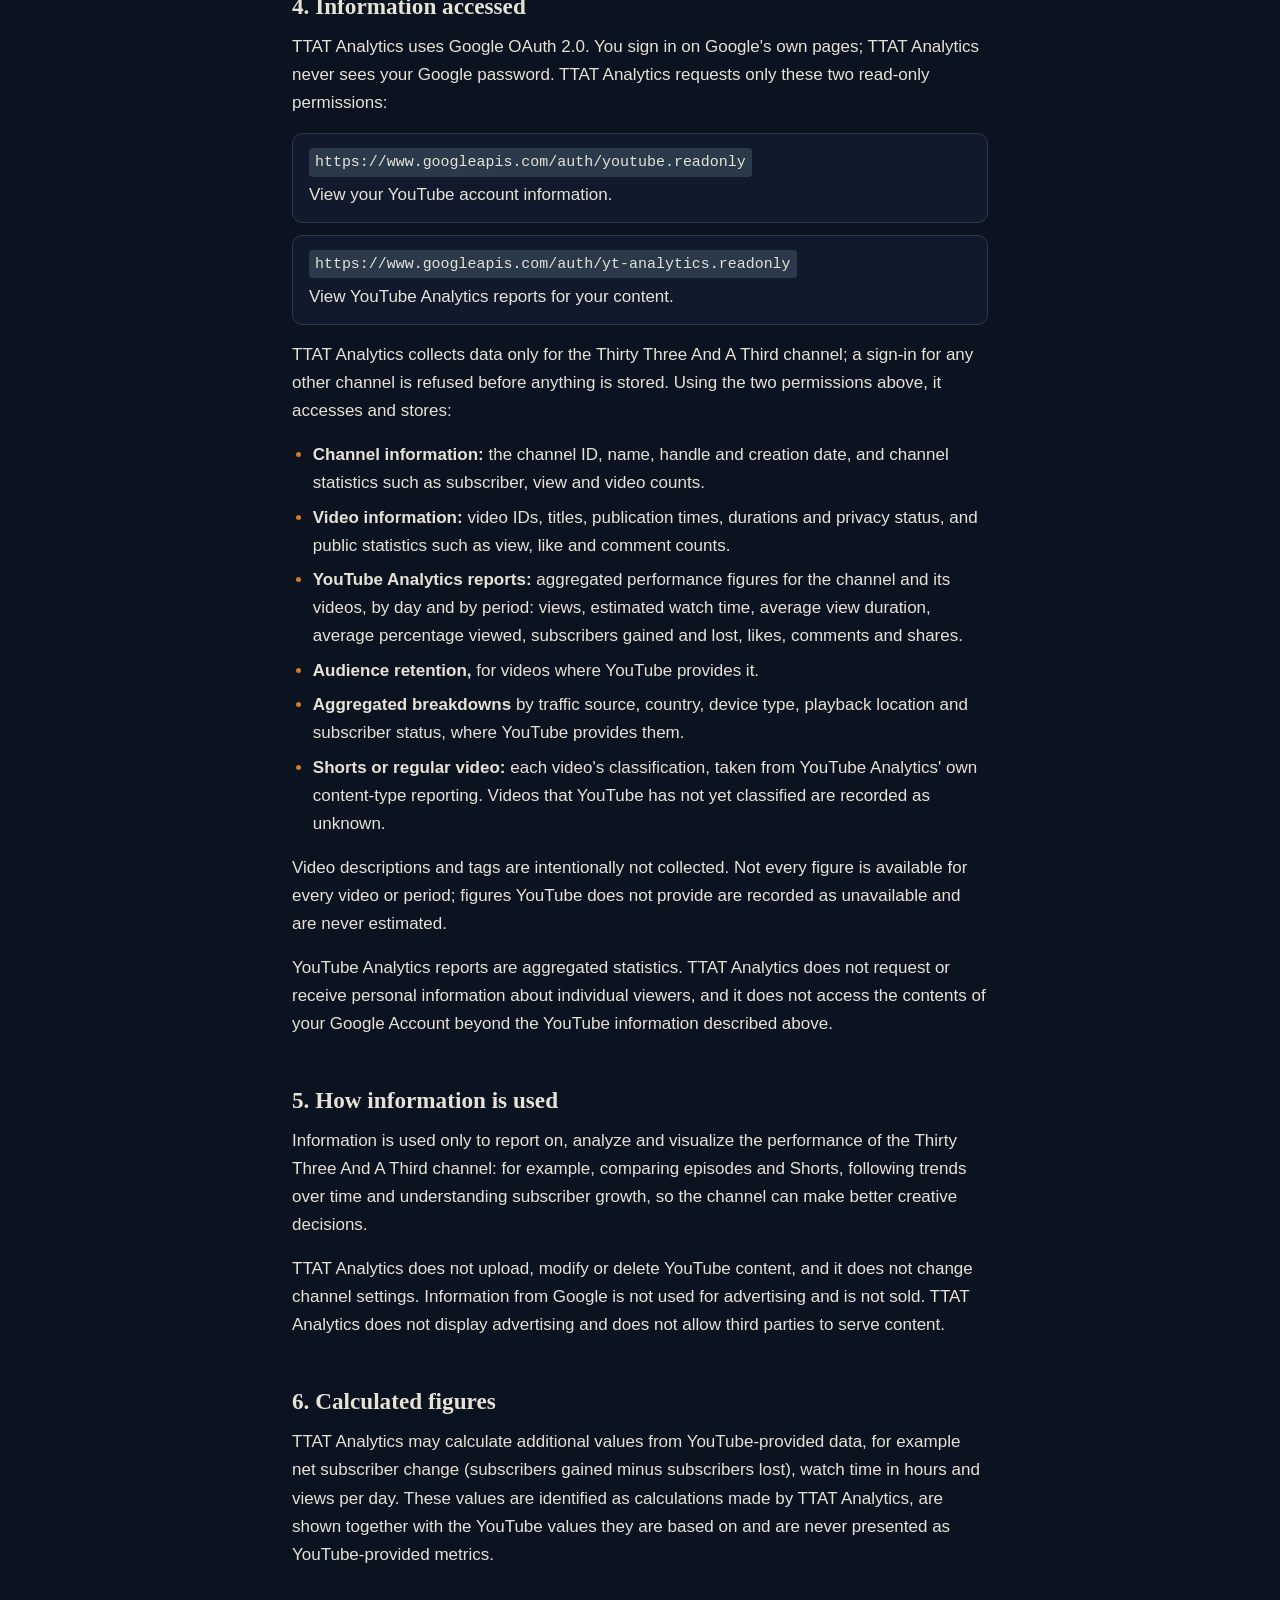
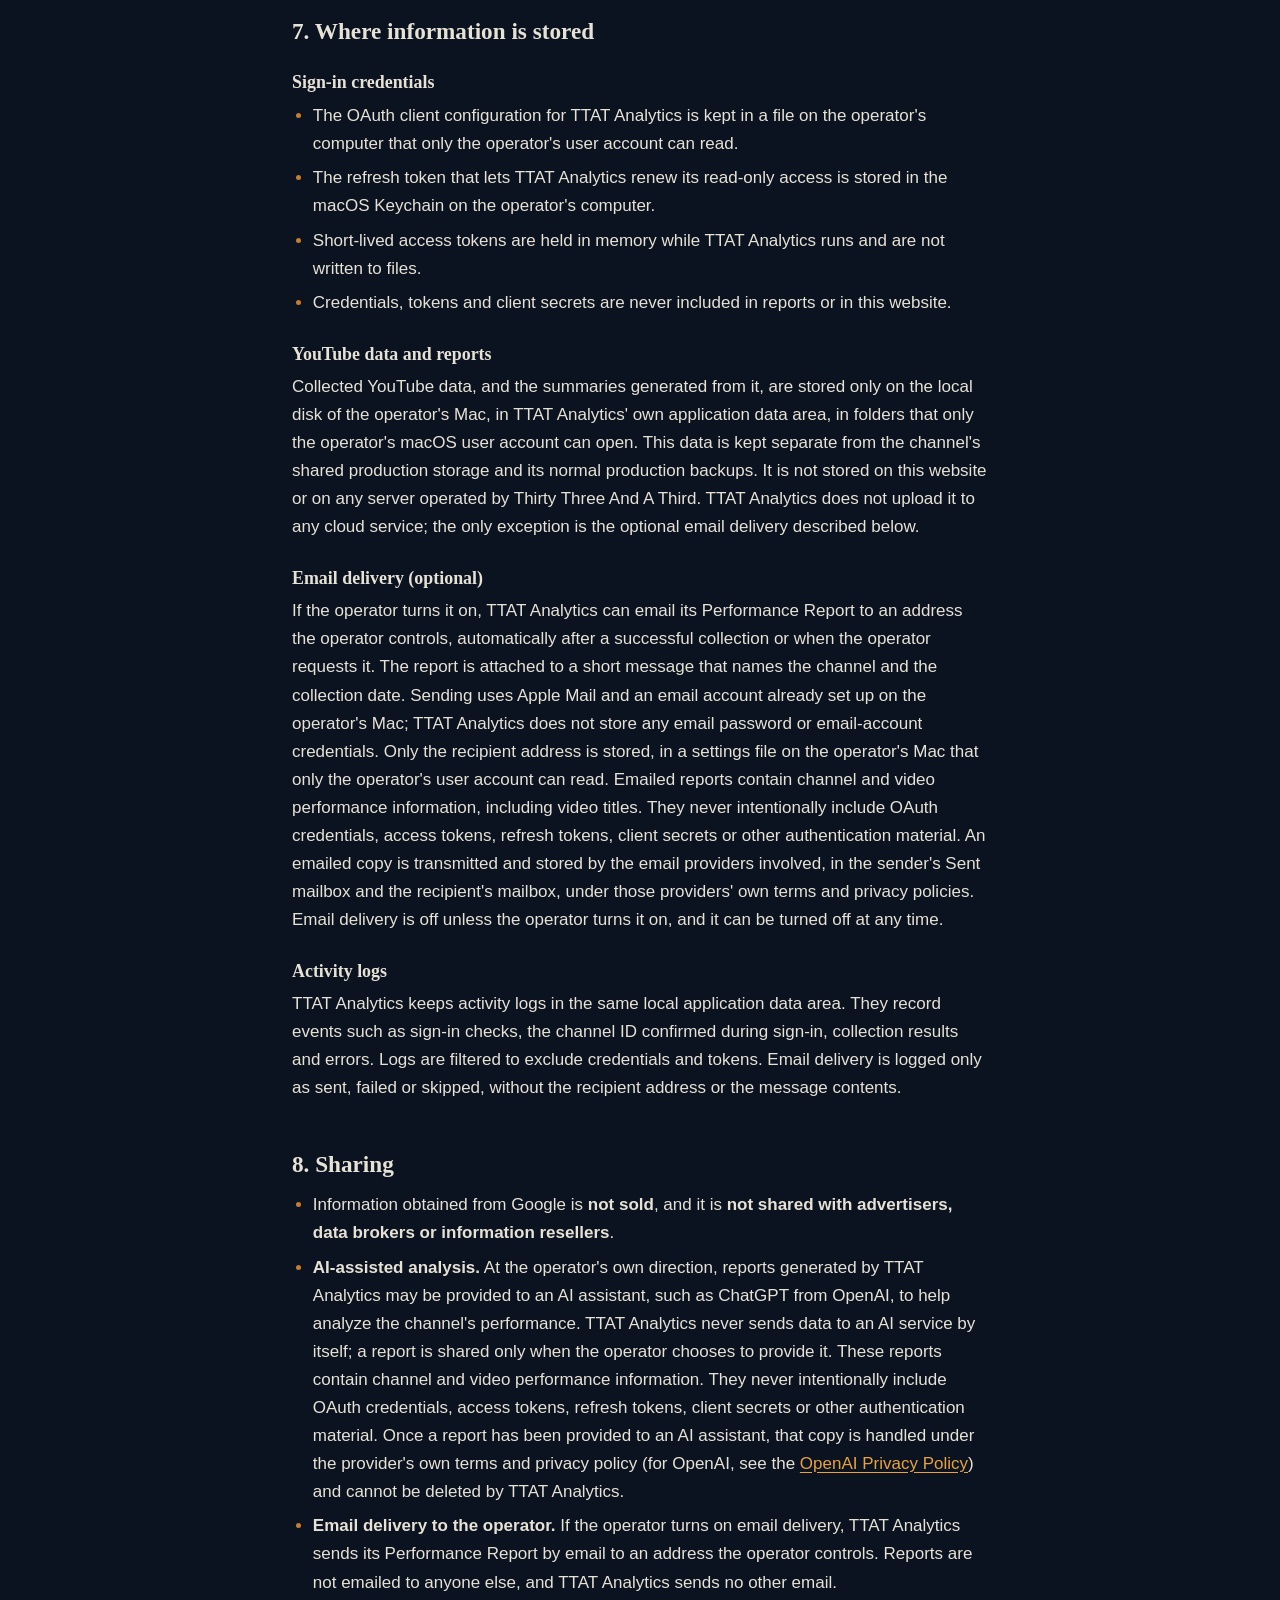
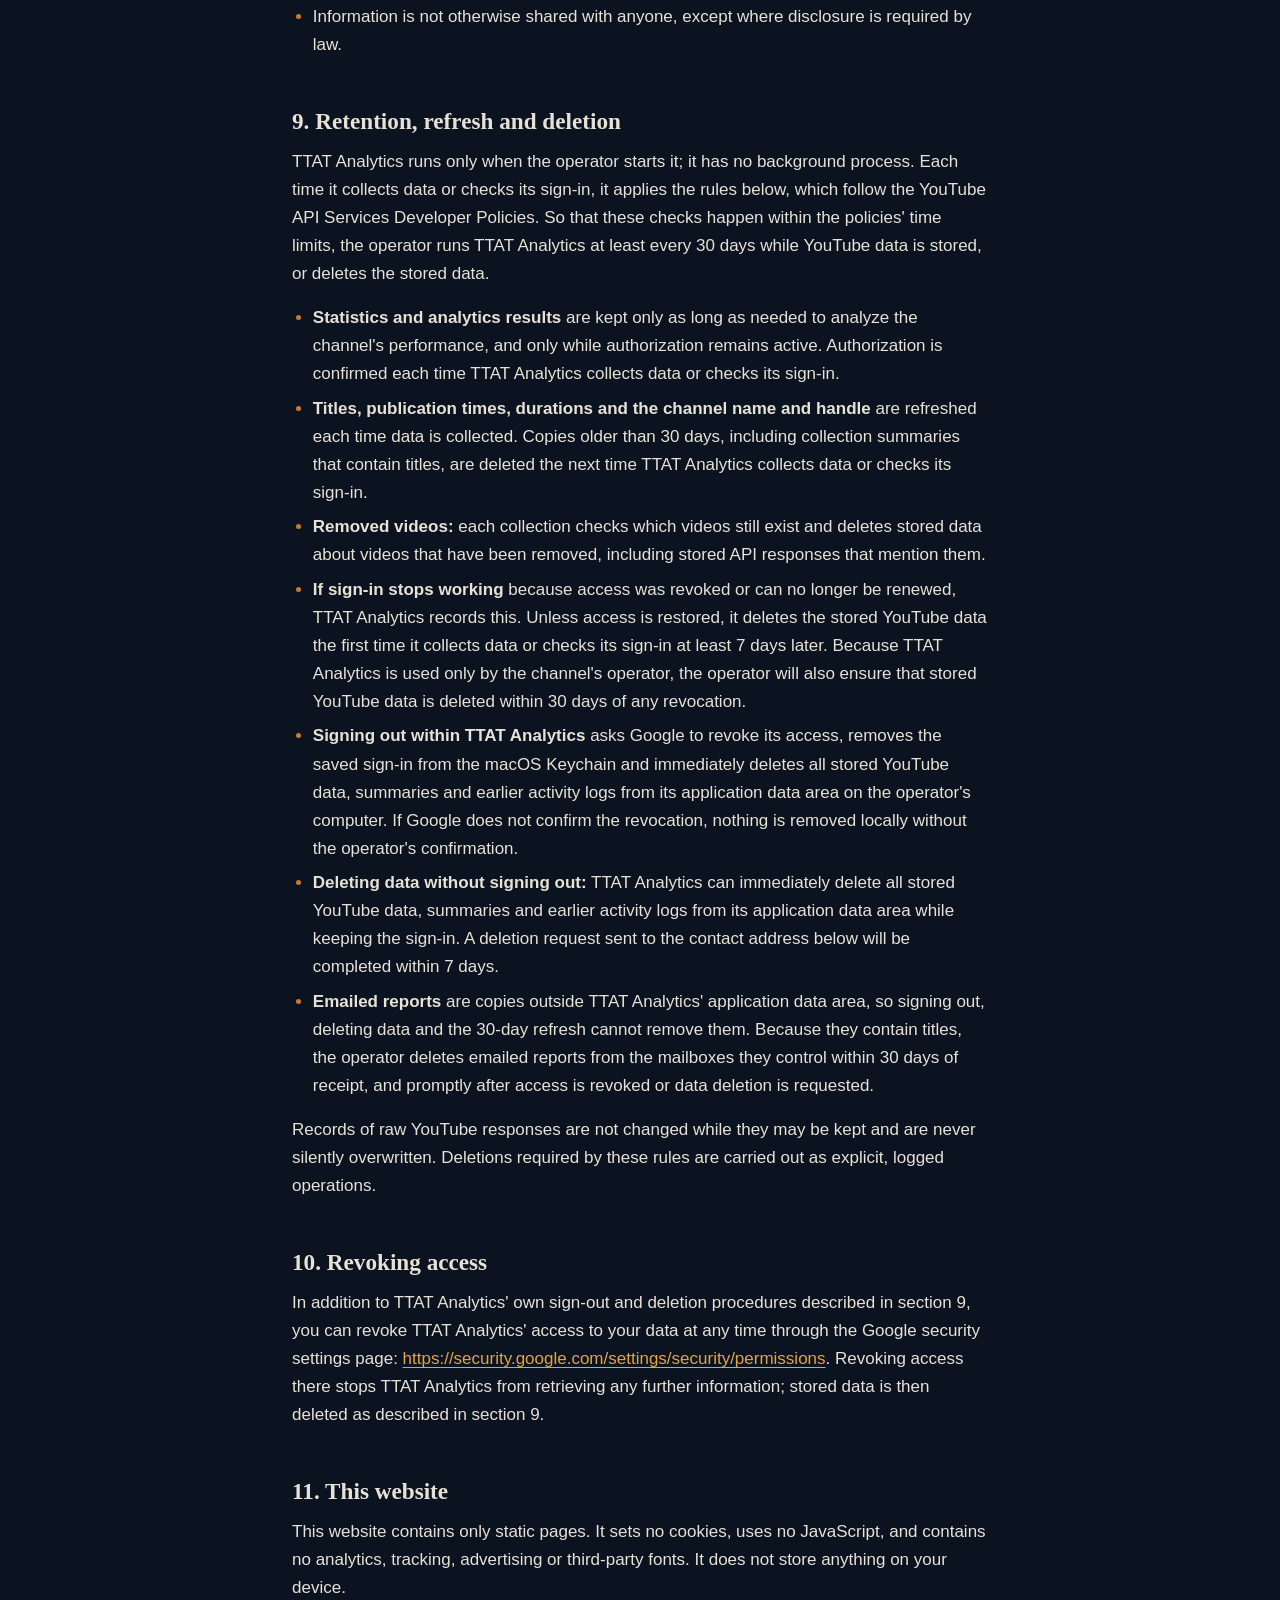
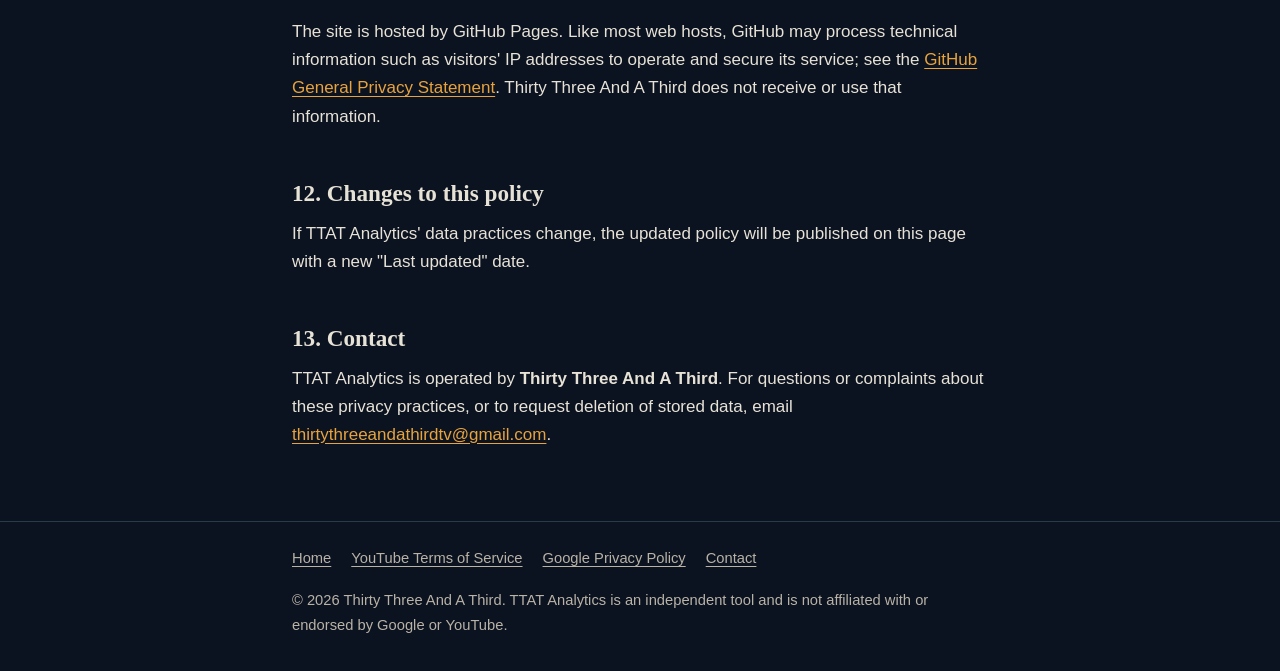
==== commit 226803ad: "Document optional analytics email delivery Disclose that TTAT Analytics can optionally email its Per" ====
--- a/privacy/index.html
+++ b/privacy/index.html
@@ -31,7 +31,7 @@
       <p class="eyebrow">TTAT Analytics</p>
       <h1>Privacy Policy</h1>
       <!-- DATES: keep the effective date; update "Last updated" (text and datetime) whenever the policy changes. -->
-      <p class="effective">Effective date: <time datetime="2026-09-29">September 29, 2026</time> · Last updated: <time datetime="2026-09-29">September 29, 2026</time></p>
+      <p class="effective">Effective date: <time datetime="2026-09-29">September 29, 2026</time> · Last updated: <time datetime="2026-09-30">September 30, 2026</time></p>
       <p class="lead">This policy explains what information TTAT Analytics accesses through Google and YouTube, how it is used, where it is stored, when it is shared and how access can be removed.</p>
 
       <nav class="toc" aria-labelledby="toc-heading">
@@ -62,7 +62,7 @@
       <section aria-labelledby="status">
         <h2 id="status">2. Current status</h2>
         <div class="notice">
-          <p>TTAT Analytics collects live, read-only YouTube channel and analytics data for the Thirty Three And A Third channel when its operator runs it, and stores that data only on the operator's Mac. It remains a private, internal utility for this one channel; it is not a public analytics service and is not offered to other channels. The storage, refresh and deletion practices described in this policy are in effect.</p>
+          <p>TTAT Analytics collects live, read-only YouTube channel and analytics data for the Thirty Three And A Third channel when its operator runs it, and stores that data on the operator's Mac. If the operator turns on email delivery, TTAT Analytics also emails its Performance Report to an address the operator controls (see sections 7–9). It remains a private, internal utility for this one channel; it is not a public analytics service and is not offered to other channels. The storage, refresh and deletion practices described in this policy are in effect.</p>
         </div>
       </section>
 
@@ -113,9 +113,11 @@
           <li>Credentials, tokens and client secrets are never included in reports or in this website.</li>
         </ul>
         <h3>YouTube data and reports</h3>
-        <p>Collected YouTube data, and the summaries generated from it, are stored only on the local disk of the operator's Mac, in TTAT Analytics' own application data area, in folders that only the operator's macOS user account can open. This data is kept separate from the channel's shared production storage and its normal production backups. It is not stored on this website, on any server operated by Thirty Three And A Third or in any cloud service.</p>
+        <p>Collected YouTube data, and the summaries generated from it, are stored only on the local disk of the operator's Mac, in TTAT Analytics' own application data area, in folders that only the operator's macOS user account can open. This data is kept separate from the channel's shared production storage and its normal production backups. It is not stored on this website or on any server operated by Thirty Three And A Third. TTAT Analytics does not upload it to any cloud service; the only exception is the optional email delivery described below.</p>
+        <h3>Email delivery (optional)</h3>
+        <p>If the operator turns it on, TTAT Analytics can email its Performance Report to an address the operator controls, automatically after a successful collection or when the operator requests it. The report is attached to a short message that names the channel and the collection date. Sending uses Apple Mail and an email account already set up on the operator's Mac; TTAT Analytics does not store any email password or email-account credentials. Only the recipient address is stored, in a settings file on the operator's Mac that only the operator's user account can read. Emailed reports contain channel and video performance information, including video titles. They never intentionally include OAuth credentials, access tokens, refresh tokens, client secrets or other authentication material. An emailed copy is transmitted and stored by the email providers involved, in the sender's Sent mailbox and the recipient's mailbox, under those providers' own terms and privacy policies. Email delivery is off unless the operator turns it on, and it can be turned off at any time.</p>
         <h3>Activity logs</h3>
-        <p>TTAT Analytics keeps activity logs in the same local application data area. They record events such as sign-in checks, the channel ID confirmed during sign-in, collection results and errors. Logs are filtered to exclude credentials and tokens.</p>
+        <p>TTAT Analytics keeps activity logs in the same local application data area. They record events such as sign-in checks, the channel ID confirmed during sign-in, collection results and errors. Logs are filtered to exclude credentials and tokens. Email delivery is logged only as sent, failed or skipped, without the recipient address or the message contents.</p>
       </section>
 
       <section aria-labelledby="sharing">
@@ -123,6 +125,7 @@
         <ul>
           <li>Information obtained from Google is <strong>not sold</strong>, and it is <strong>not shared with advertisers, data brokers or information resellers</strong>.</li>
           <li><strong>AI-assisted analysis.</strong> At the operator's own direction, reports generated by TTAT Analytics may be provided to an AI assistant, such as ChatGPT from OpenAI, to help analyze the channel's performance. TTAT Analytics never sends data to an AI service by itself; a report is shared only when the operator chooses to provide it. These reports contain channel and video performance information. They never intentionally include OAuth credentials, access tokens, refresh tokens, client secrets or other authentication material. Once a report has been provided to an AI assistant, that copy is handled under the provider's own terms and privacy policy (for OpenAI, see the <a href="https://openai.com/policies/privacy-policy/">OpenAI Privacy Policy</a>) and cannot be deleted by TTAT Analytics.</li>
+          <li><strong>Email delivery to the operator.</strong> If the operator turns on email delivery, TTAT Analytics sends its Performance Report by email to an address the operator controls. Reports are not emailed to anyone else, and TTAT Analytics sends no other email.</li>
           <li>Information is not otherwise shared with anyone, except where disclosure is required by law.</li>
         </ul>
       </section>
@@ -137,6 +140,7 @@
           <li><strong>If sign-in stops working</strong> because access was revoked or can no longer be renewed, TTAT Analytics records this. Unless access is restored, it deletes the stored YouTube data the first time it collects data or checks its sign-in at least 7 days later. Because TTAT Analytics is used only by the channel's operator, the operator will also ensure that stored YouTube data is deleted within 30 days of any revocation.</li>
           <li><strong>Signing out within TTAT Analytics</strong> asks Google to revoke its access, removes the saved sign-in from the macOS Keychain and immediately deletes all stored YouTube data, summaries and earlier activity logs from its application data area on the operator's computer. If Google does not confirm the revocation, nothing is removed locally without the operator's confirmation.</li>
           <li><strong>Deleting data without signing out:</strong> TTAT Analytics can immediately delete all stored YouTube data, summaries and earlier activity logs from its application data area while keeping the sign-in. A deletion request sent to the contact address below will be completed within 7 days.</li>
+          <li><strong>Emailed reports</strong> are copies outside TTAT Analytics' application data area, so signing out, deleting data and the 30-day refresh cannot remove them. Because they contain titles, the operator deletes emailed reports from the mailboxes they control within 30 days of receipt, and promptly after access is revoked or data deletion is requested.</li>
         </ul>
         <p>Records of raw YouTube responses are not changed while they may be kept and are never silently overwritten. Deletions required by these rules are carried out as explicit, logged operations.</p>
       </section>
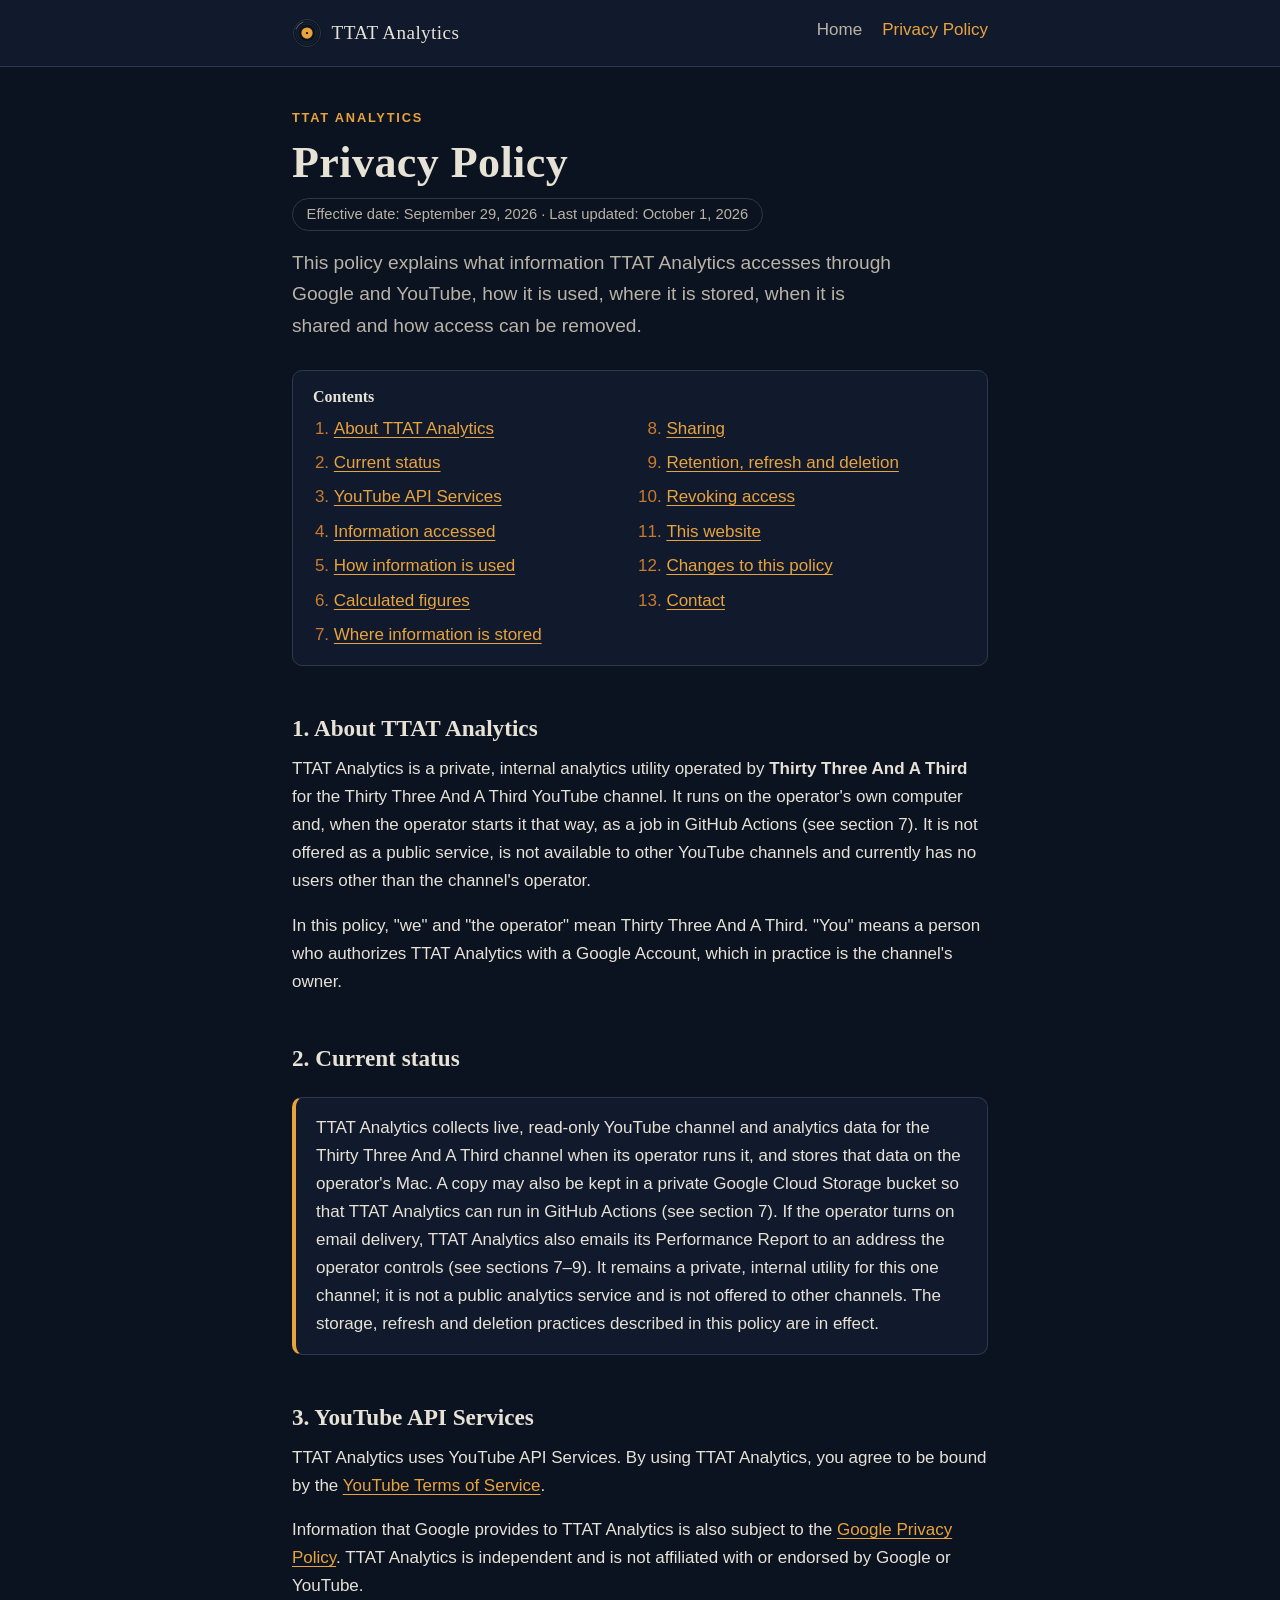
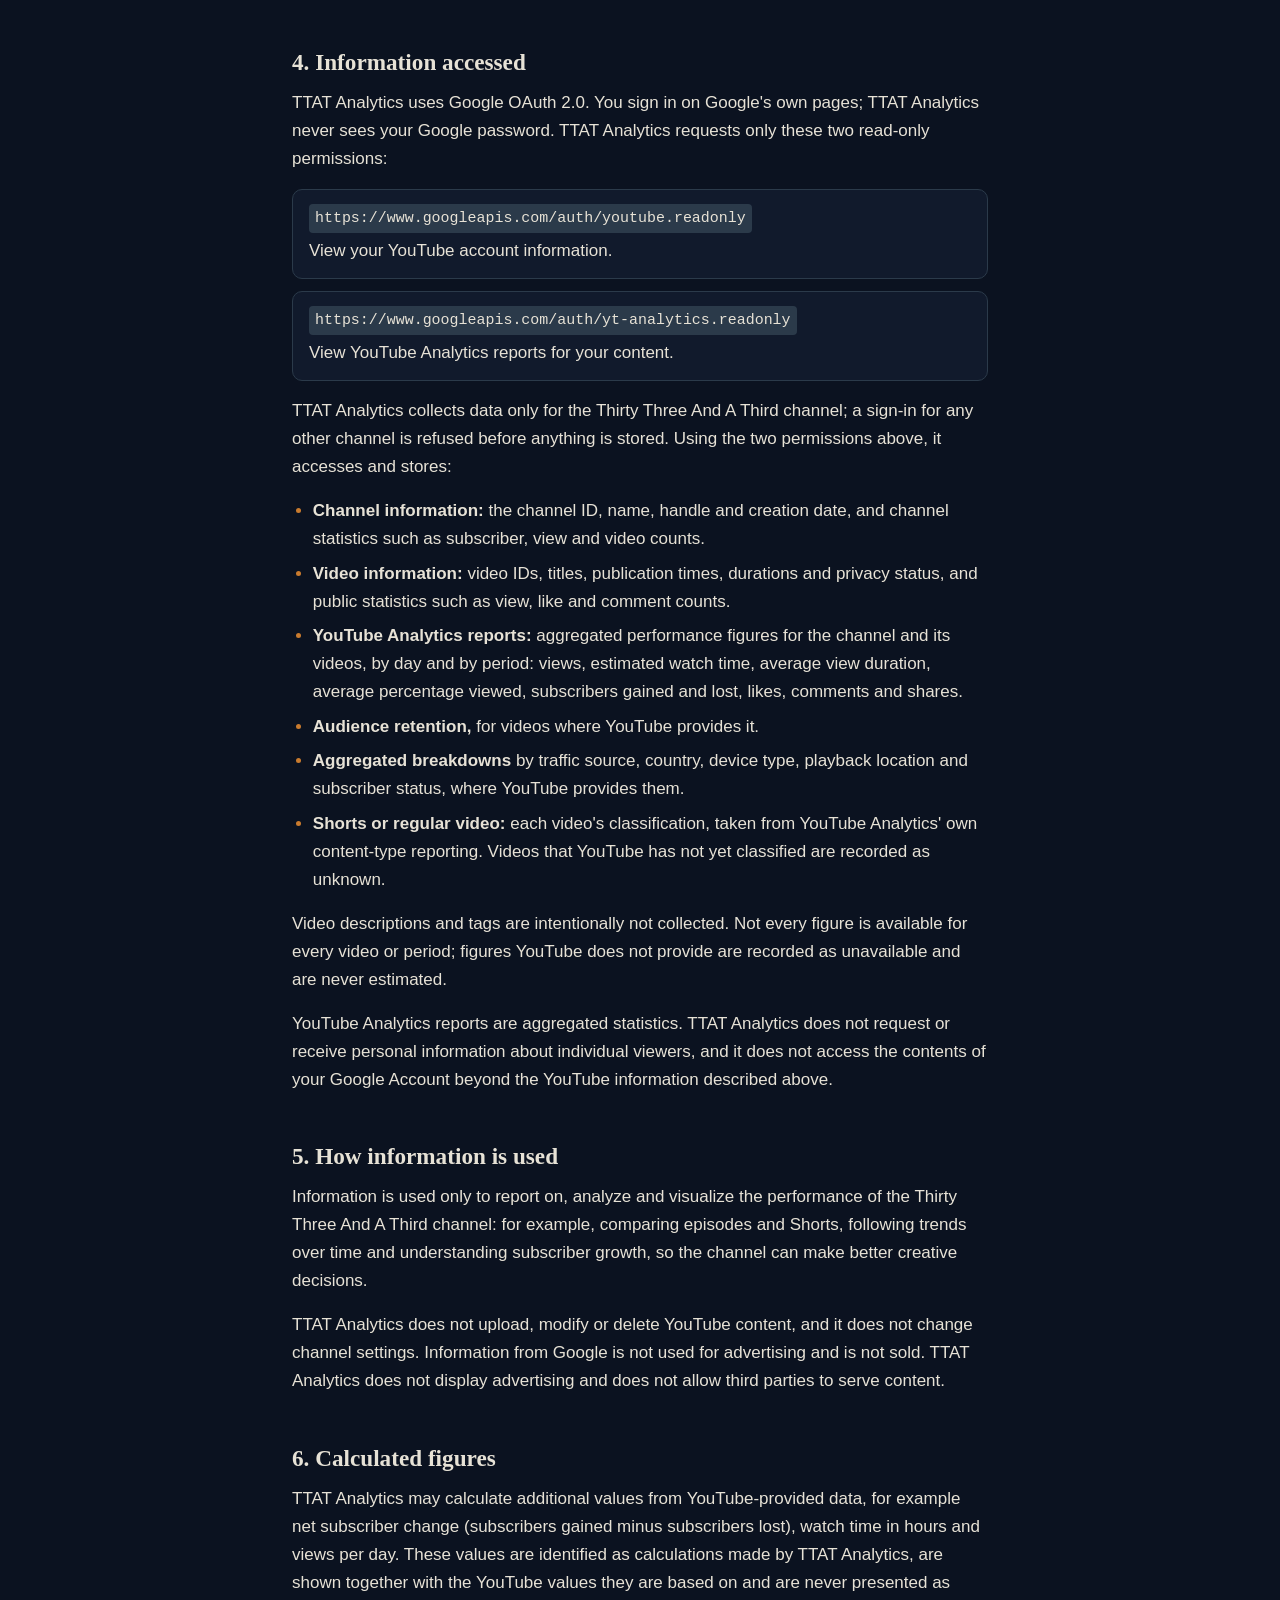
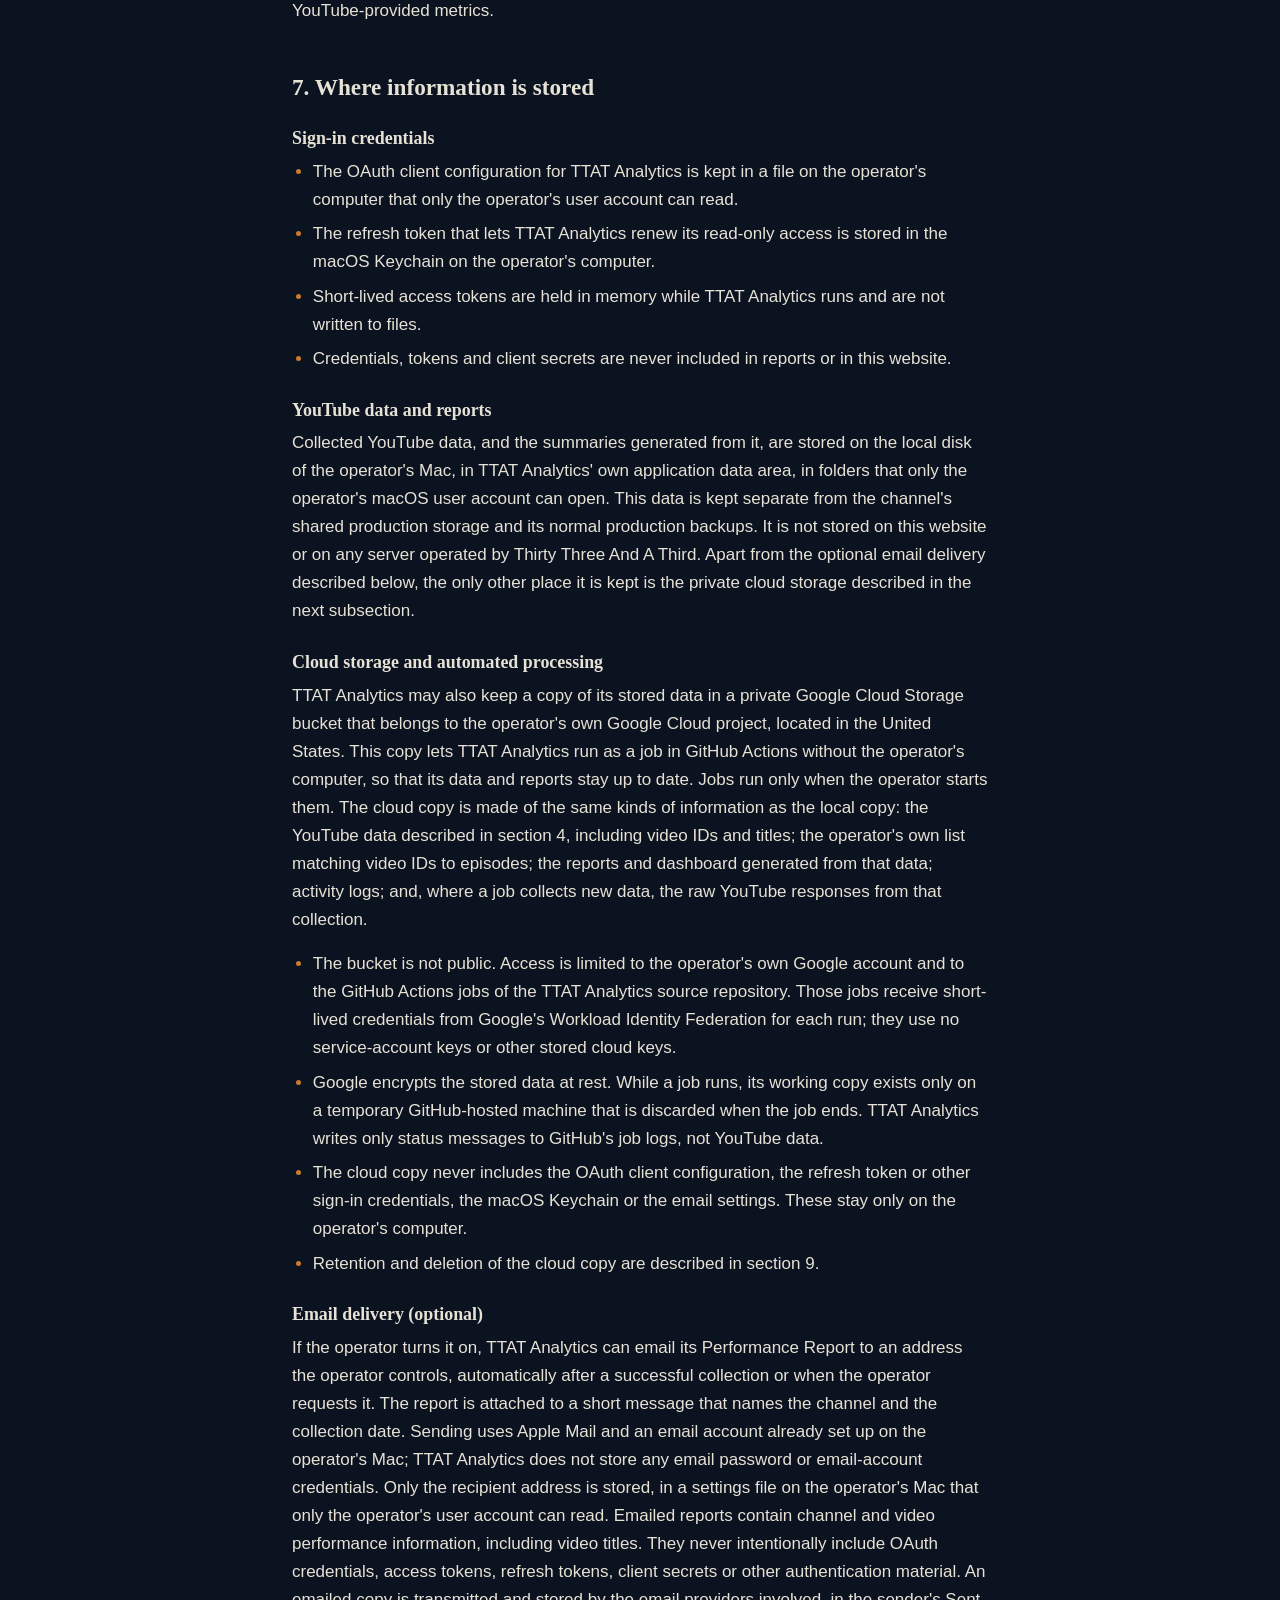
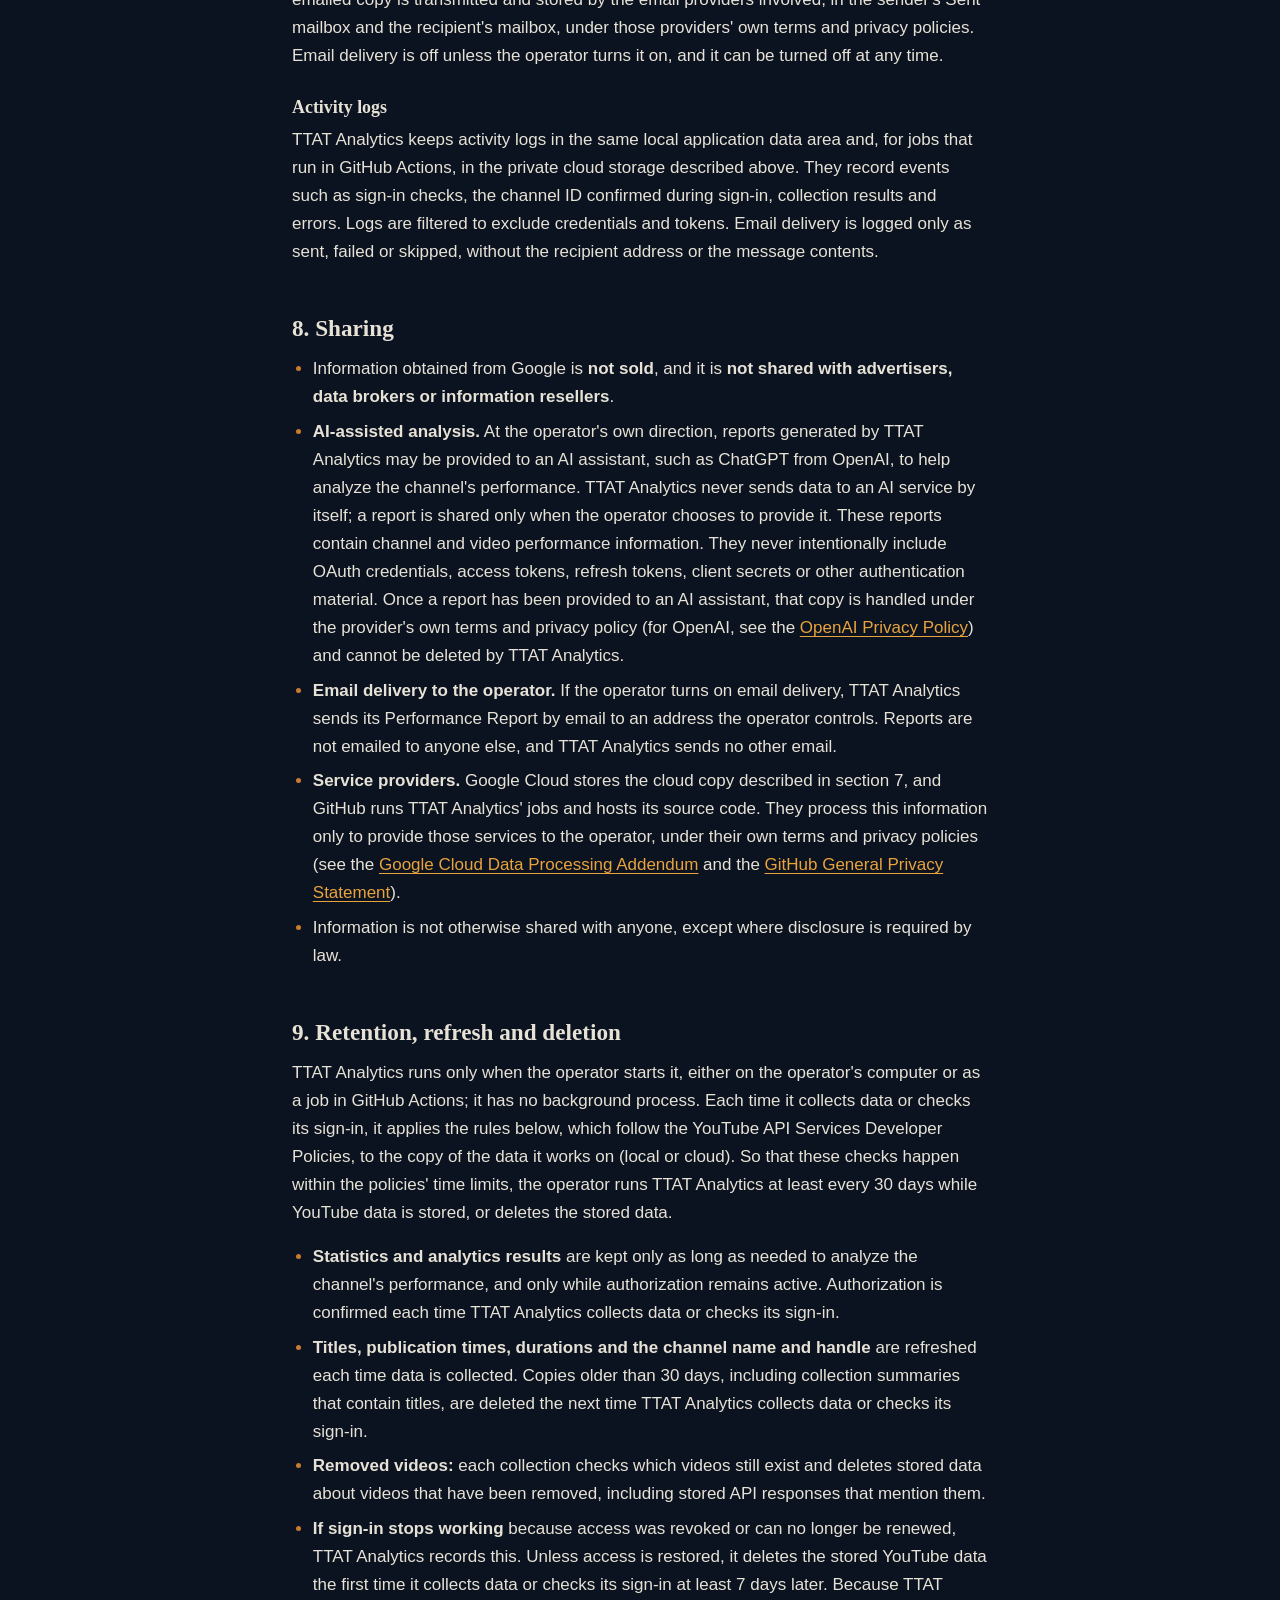
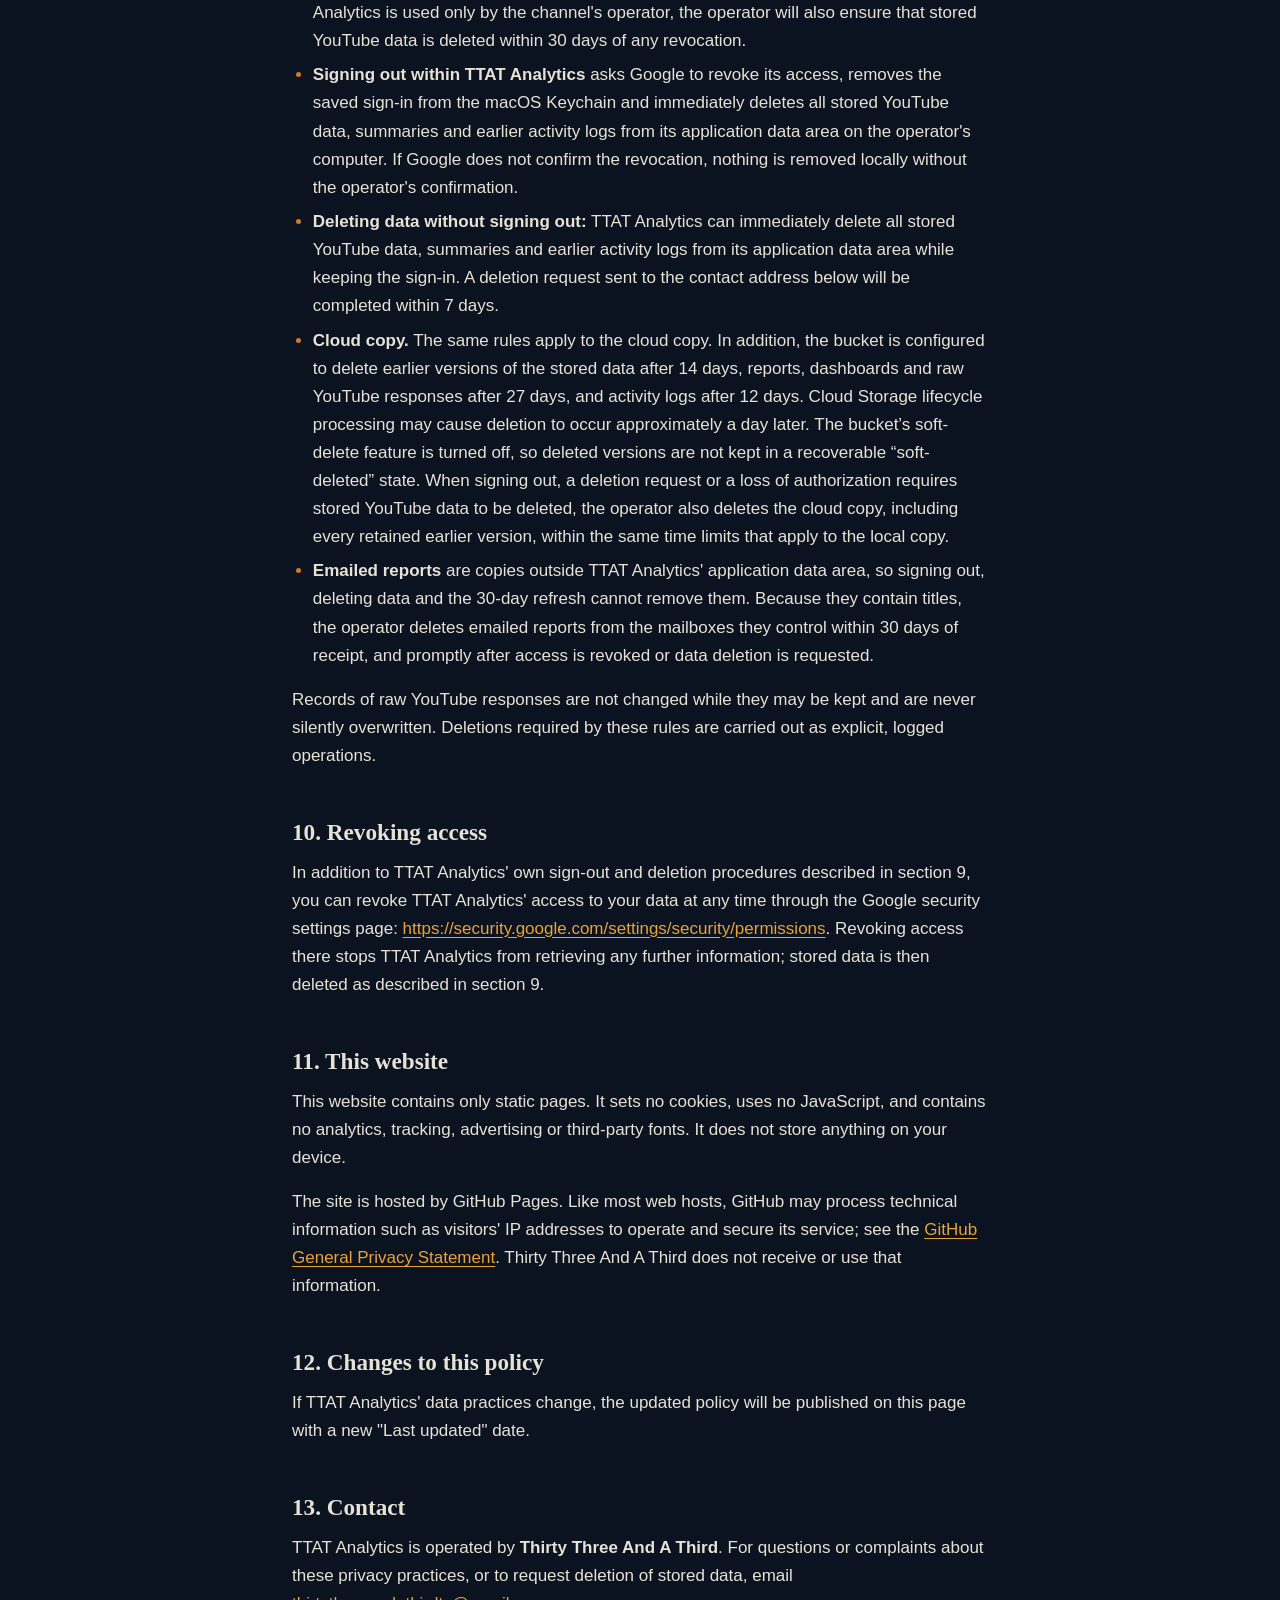
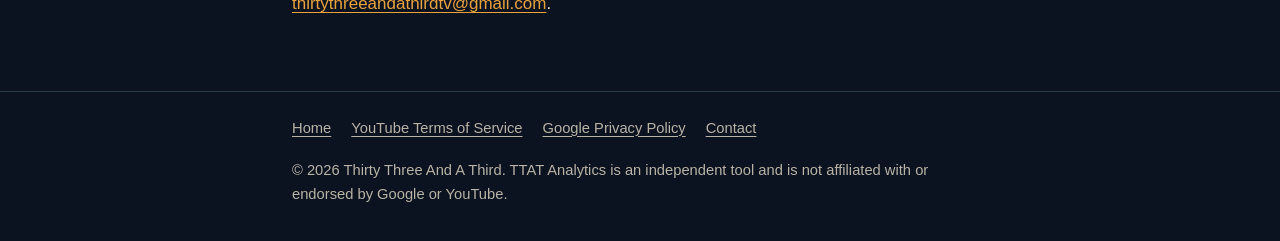
==== commit 8c9118c9: "Disclose private cloud storage and GitHub Actions processing Privacy policy: TTAT Analytics may keep" ====
--- a/privacy/index.html
+++ b/privacy/index.html
@@ -31,7 +31,7 @@
       <p class="eyebrow">TTAT Analytics</p>
       <h1>Privacy Policy</h1>
       <!-- DATES: keep the effective date; update "Last updated" (text and datetime) whenever the policy changes. -->
-      <p class="effective">Effective date: <time datetime="2026-09-29">September 29, 2026</time> · Last updated: <time datetime="2026-09-30">September 30, 2026</time></p>
+      <p class="effective">Effective date: <time datetime="2026-09-29">September 29, 2026</time> · Last updated: <time datetime="2026-10-01">October 1, 2026</time></p>
       <p class="lead">This policy explains what information TTAT Analytics accesses through Google and YouTube, how it is used, where it is stored, when it is shared and how access can be removed.</p>
 
       <nav class="toc" aria-labelledby="toc-heading">
@@ -55,14 +55,14 @@
 
       <section aria-labelledby="about">
         <h2 id="about">1. About TTAT Analytics</h2>
-        <p>TTAT Analytics is a private, internal analytics utility operated by <strong>Thirty Three And A Third</strong> for the Thirty Three And A Third YouTube channel. It runs on the operator's own computer. It is not offered as a public service, is not available to other YouTube channels and currently has no users other than the channel's operator.</p>
+        <p>TTAT Analytics is a private, internal analytics utility operated by <strong>Thirty Three And A Third</strong> for the Thirty Three And A Third YouTube channel. It runs on the operator's own computer and, when the operator starts it that way, as a job in GitHub Actions (see section 7). It is not offered as a public service, is not available to other YouTube channels and currently has no users other than the channel's operator.</p>
         <p>In this policy, "we" and "the operator" mean Thirty Three And A Third. "You" means a person who authorizes TTAT Analytics with a Google Account, which in practice is the channel's owner.</p>
       </section>
 
       <section aria-labelledby="status">
         <h2 id="status">2. Current status</h2>
         <div class="notice">
-          <p>TTAT Analytics collects live, read-only YouTube channel and analytics data for the Thirty Three And A Third channel when its operator runs it, and stores that data on the operator's Mac. If the operator turns on email delivery, TTAT Analytics also emails its Performance Report to an address the operator controls (see sections 7–9). It remains a private, internal utility for this one channel; it is not a public analytics service and is not offered to other channels. The storage, refresh and deletion practices described in this policy are in effect.</p>
+          <p>TTAT Analytics collects live, read-only YouTube channel and analytics data for the Thirty Three And A Third channel when its operator runs it, and stores that data on the operator's Mac. A copy may also be kept in a private Google Cloud Storage bucket so that TTAT Analytics can run in GitHub Actions (see section 7). If the operator turns on email delivery, TTAT Analytics also emails its Performance Report to an address the operator controls (see sections 7–9). It remains a private, internal utility for this one channel; it is not a public analytics service and is not offered to other channels. The storage, refresh and deletion practices described in this policy are in effect.</p>
         </div>
       </section>
 
@@ -113,11 +113,19 @@
           <li>Credentials, tokens and client secrets are never included in reports or in this website.</li>
         </ul>
         <h3>YouTube data and reports</h3>
-        <p>Collected YouTube data, and the summaries generated from it, are stored only on the local disk of the operator's Mac, in TTAT Analytics' own application data area, in folders that only the operator's macOS user account can open. This data is kept separate from the channel's shared production storage and its normal production backups. It is not stored on this website or on any server operated by Thirty Three And A Third. TTAT Analytics does not upload it to any cloud service; the only exception is the optional email delivery described below.</p>
+        <p>Collected YouTube data, and the summaries generated from it, are stored on the local disk of the operator's Mac, in TTAT Analytics' own application data area, in folders that only the operator's macOS user account can open. This data is kept separate from the channel's shared production storage and its normal production backups. It is not stored on this website or on any server operated by Thirty Three And A Third. Apart from the optional email delivery described below, the only other place it is kept is the private cloud storage described in the next subsection.</p>
+        <h3>Cloud storage and automated processing</h3>
+        <p>TTAT Analytics may also keep a copy of its stored data in a private Google Cloud Storage bucket that belongs to the operator's own Google Cloud project, located in the United States. This copy lets TTAT Analytics run as a job in GitHub Actions without the operator's computer, so that its data and reports stay up to date. Jobs run only when the operator starts them. The cloud copy is made of the same kinds of information as the local copy: the YouTube data described in section 4, including video IDs and titles; the operator's own list matching video IDs to episodes; the reports and dashboard generated from that data; activity logs; and, where a job collects new data, the raw YouTube responses from that collection.</p>
+        <ul>
+          <li>The bucket is not public. Access is limited to the operator's own Google account and to the GitHub Actions jobs of the TTAT Analytics source repository. Those jobs receive short-lived credentials from Google's Workload Identity Federation for each run; they use no service-account keys or other stored cloud keys.</li>
+          <li>Google encrypts the stored data at rest. While a job runs, its working copy exists only on a temporary GitHub-hosted machine that is discarded when the job ends. TTAT Analytics writes only status messages to GitHub's job logs, not YouTube data.</li>
+          <li>The cloud copy never includes the OAuth client configuration, the refresh token or other sign-in credentials, the macOS Keychain or the email settings. These stay only on the operator's computer.</li>
+          <li>Retention and deletion of the cloud copy are described in section 9.</li>
+        </ul>
         <h3>Email delivery (optional)</h3>
         <p>If the operator turns it on, TTAT Analytics can email its Performance Report to an address the operator controls, automatically after a successful collection or when the operator requests it. The report is attached to a short message that names the channel and the collection date. Sending uses Apple Mail and an email account already set up on the operator's Mac; TTAT Analytics does not store any email password or email-account credentials. Only the recipient address is stored, in a settings file on the operator's Mac that only the operator's user account can read. Emailed reports contain channel and video performance information, including video titles. They never intentionally include OAuth credentials, access tokens, refresh tokens, client secrets or other authentication material. An emailed copy is transmitted and stored by the email providers involved, in the sender's Sent mailbox and the recipient's mailbox, under those providers' own terms and privacy policies. Email delivery is off unless the operator turns it on, and it can be turned off at any time.</p>
         <h3>Activity logs</h3>
-        <p>TTAT Analytics keeps activity logs in the same local application data area. They record events such as sign-in checks, the channel ID confirmed during sign-in, collection results and errors. Logs are filtered to exclude credentials and tokens. Email delivery is logged only as sent, failed or skipped, without the recipient address or the message contents.</p>
+        <p>TTAT Analytics keeps activity logs in the same local application data area and, for jobs that run in GitHub Actions, in the private cloud storage described above. They record events such as sign-in checks, the channel ID confirmed during sign-in, collection results and errors. Logs are filtered to exclude credentials and tokens. Email delivery is logged only as sent, failed or skipped, without the recipient address or the message contents.</p>
       </section>
 
       <section aria-labelledby="sharing">
@@ -126,13 +134,14 @@
           <li>Information obtained from Google is <strong>not sold</strong>, and it is <strong>not shared with advertisers, data brokers or information resellers</strong>.</li>
           <li><strong>AI-assisted analysis.</strong> At the operator's own direction, reports generated by TTAT Analytics may be provided to an AI assistant, such as ChatGPT from OpenAI, to help analyze the channel's performance. TTAT Analytics never sends data to an AI service by itself; a report is shared only when the operator chooses to provide it. These reports contain channel and video performance information. They never intentionally include OAuth credentials, access tokens, refresh tokens, client secrets or other authentication material. Once a report has been provided to an AI assistant, that copy is handled under the provider's own terms and privacy policy (for OpenAI, see the <a href="https://openai.com/policies/privacy-policy/">OpenAI Privacy Policy</a>) and cannot be deleted by TTAT Analytics.</li>
           <li><strong>Email delivery to the operator.</strong> If the operator turns on email delivery, TTAT Analytics sends its Performance Report by email to an address the operator controls. Reports are not emailed to anyone else, and TTAT Analytics sends no other email.</li>
+          <li><strong>Service providers.</strong> Google Cloud stores the cloud copy described in section 7, and GitHub runs TTAT Analytics' jobs and hosts its source code. They process this information only to provide those services to the operator, under their own terms and privacy policies (see the <a href="https://cloud.google.com/terms/data-processing-addendum">Google Cloud Data Processing Addendum</a> and the <a href="https://docs.github.com/en/site-policy/privacy-policies/github-general-privacy-statement">GitHub General Privacy Statement</a>).</li>
           <li>Information is not otherwise shared with anyone, except where disclosure is required by law.</li>
         </ul>
       </section>
 
       <section aria-labelledby="retention">
         <h2 id="retention">9. Retention, refresh and deletion</h2>
-        <p>TTAT Analytics runs only when the operator starts it; it has no background process. Each time it collects data or checks its sign-in, it applies the rules below, which follow the YouTube API Services Developer Policies. So that these checks happen within the policies' time limits, the operator runs TTAT Analytics at least every 30 days while YouTube data is stored, or deletes the stored data.</p>
+        <p>TTAT Analytics runs only when the operator starts it, either on the operator's computer or as a job in GitHub Actions; it has no background process. Each time it collects data or checks its sign-in, it applies the rules below, which follow the YouTube API Services Developer Policies, to the copy of the data it works on (local or cloud). So that these checks happen within the policies' time limits, the operator runs TTAT Analytics at least every 30 days while YouTube data is stored, or deletes the stored data.</p>
         <ul>
           <li><strong>Statistics and analytics results</strong> are kept only as long as needed to analyze the channel's performance, and only while authorization remains active. Authorization is confirmed each time TTAT Analytics collects data or checks its sign-in.</li>
           <li><strong>Titles, publication times, durations and the channel name and handle</strong> are refreshed each time data is collected. Copies older than 30 days, including collection summaries that contain titles, are deleted the next time TTAT Analytics collects data or checks its sign-in.</li>
@@ -140,6 +149,7 @@
           <li><strong>If sign-in stops working</strong> because access was revoked or can no longer be renewed, TTAT Analytics records this. Unless access is restored, it deletes the stored YouTube data the first time it collects data or checks its sign-in at least 7 days later. Because TTAT Analytics is used only by the channel's operator, the operator will also ensure that stored YouTube data is deleted within 30 days of any revocation.</li>
           <li><strong>Signing out within TTAT Analytics</strong> asks Google to revoke its access, removes the saved sign-in from the macOS Keychain and immediately deletes all stored YouTube data, summaries and earlier activity logs from its application data area on the operator's computer. If Google does not confirm the revocation, nothing is removed locally without the operator's confirmation.</li>
           <li><strong>Deleting data without signing out:</strong> TTAT Analytics can immediately delete all stored YouTube data, summaries and earlier activity logs from its application data area while keeping the sign-in. A deletion request sent to the contact address below will be completed within 7 days.</li>
+          <li><strong>Cloud copy.</strong> The same rules apply to the cloud copy. In addition, the bucket is configured to delete earlier versions of the stored data after 14 days, reports, dashboards and raw YouTube responses after 27 days, and activity logs after 12 days. Cloud Storage lifecycle processing may cause deletion to occur approximately a day later. The bucket’s soft-delete feature is turned off, so deleted versions are not kept in a recoverable “soft-deleted” state. When signing out, a deletion request or a loss of authorization requires stored YouTube data to be deleted, the operator also deletes the cloud copy, including every retained earlier version, within the same time limits that apply to the local copy.</li>
           <li><strong>Emailed reports</strong> are copies outside TTAT Analytics' application data area, so signing out, deleting data and the 30-day refresh cannot remove them. Because they contain titles, the operator deletes emailed reports from the mailboxes they control within 30 days of receipt, and promptly after access is revoked or data deletion is requested.</li>
         </ul>
         <p>Records of raw YouTube responses are not changed while they may be kept and are never silently overwritten. Deletions required by these rules are carried out as explicit, logged operations.</p>
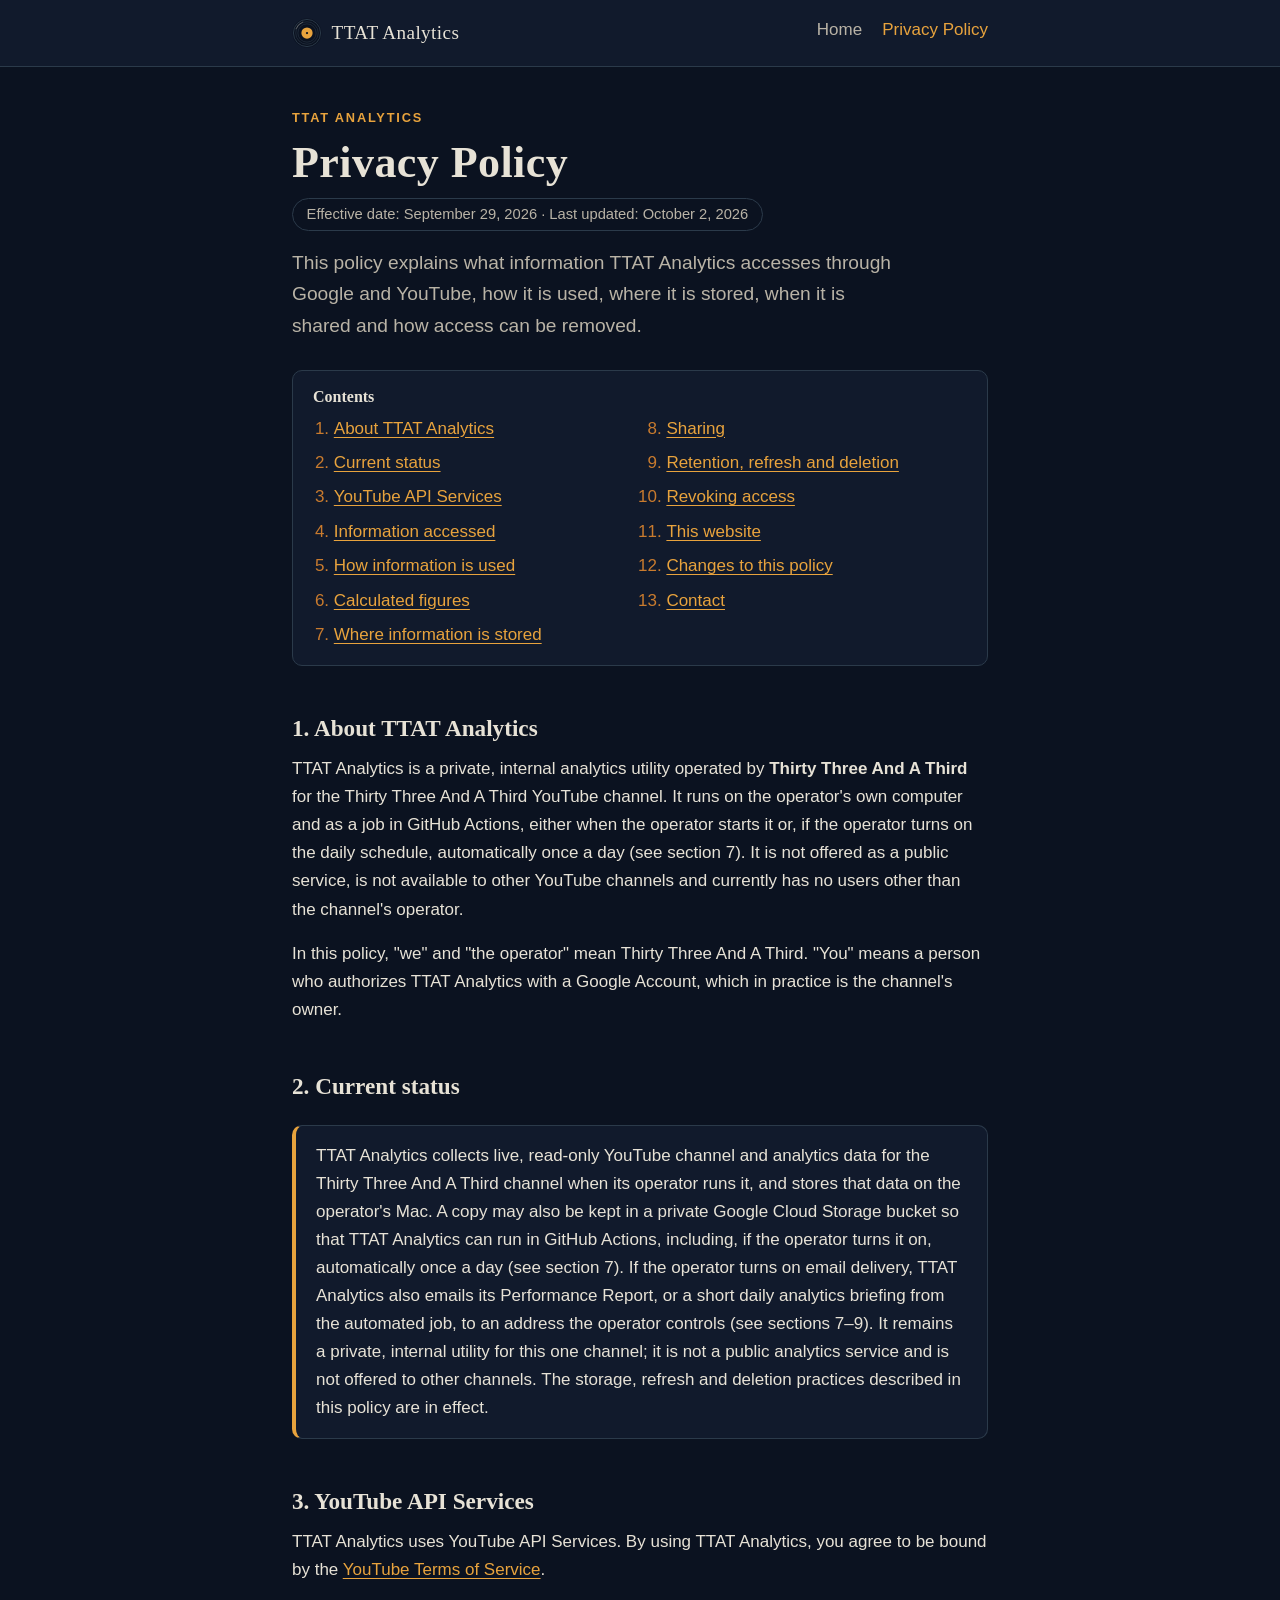
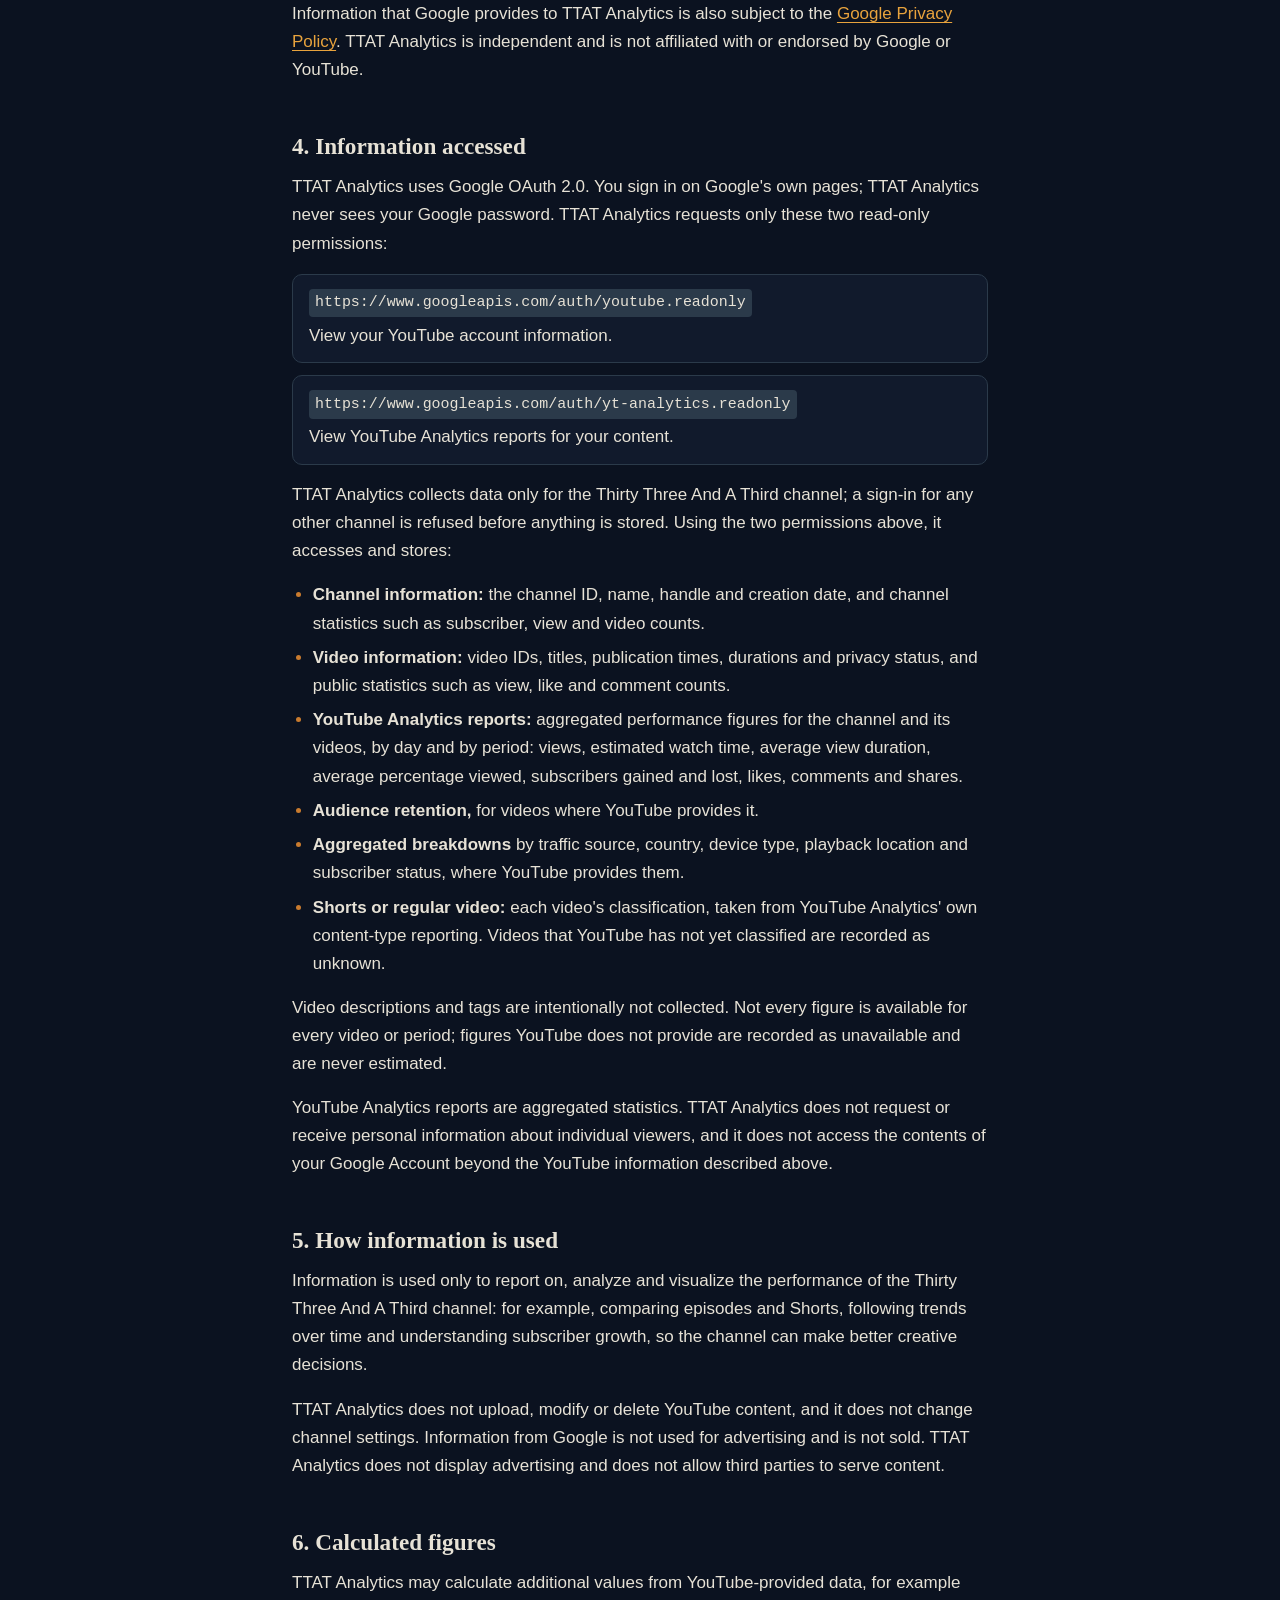
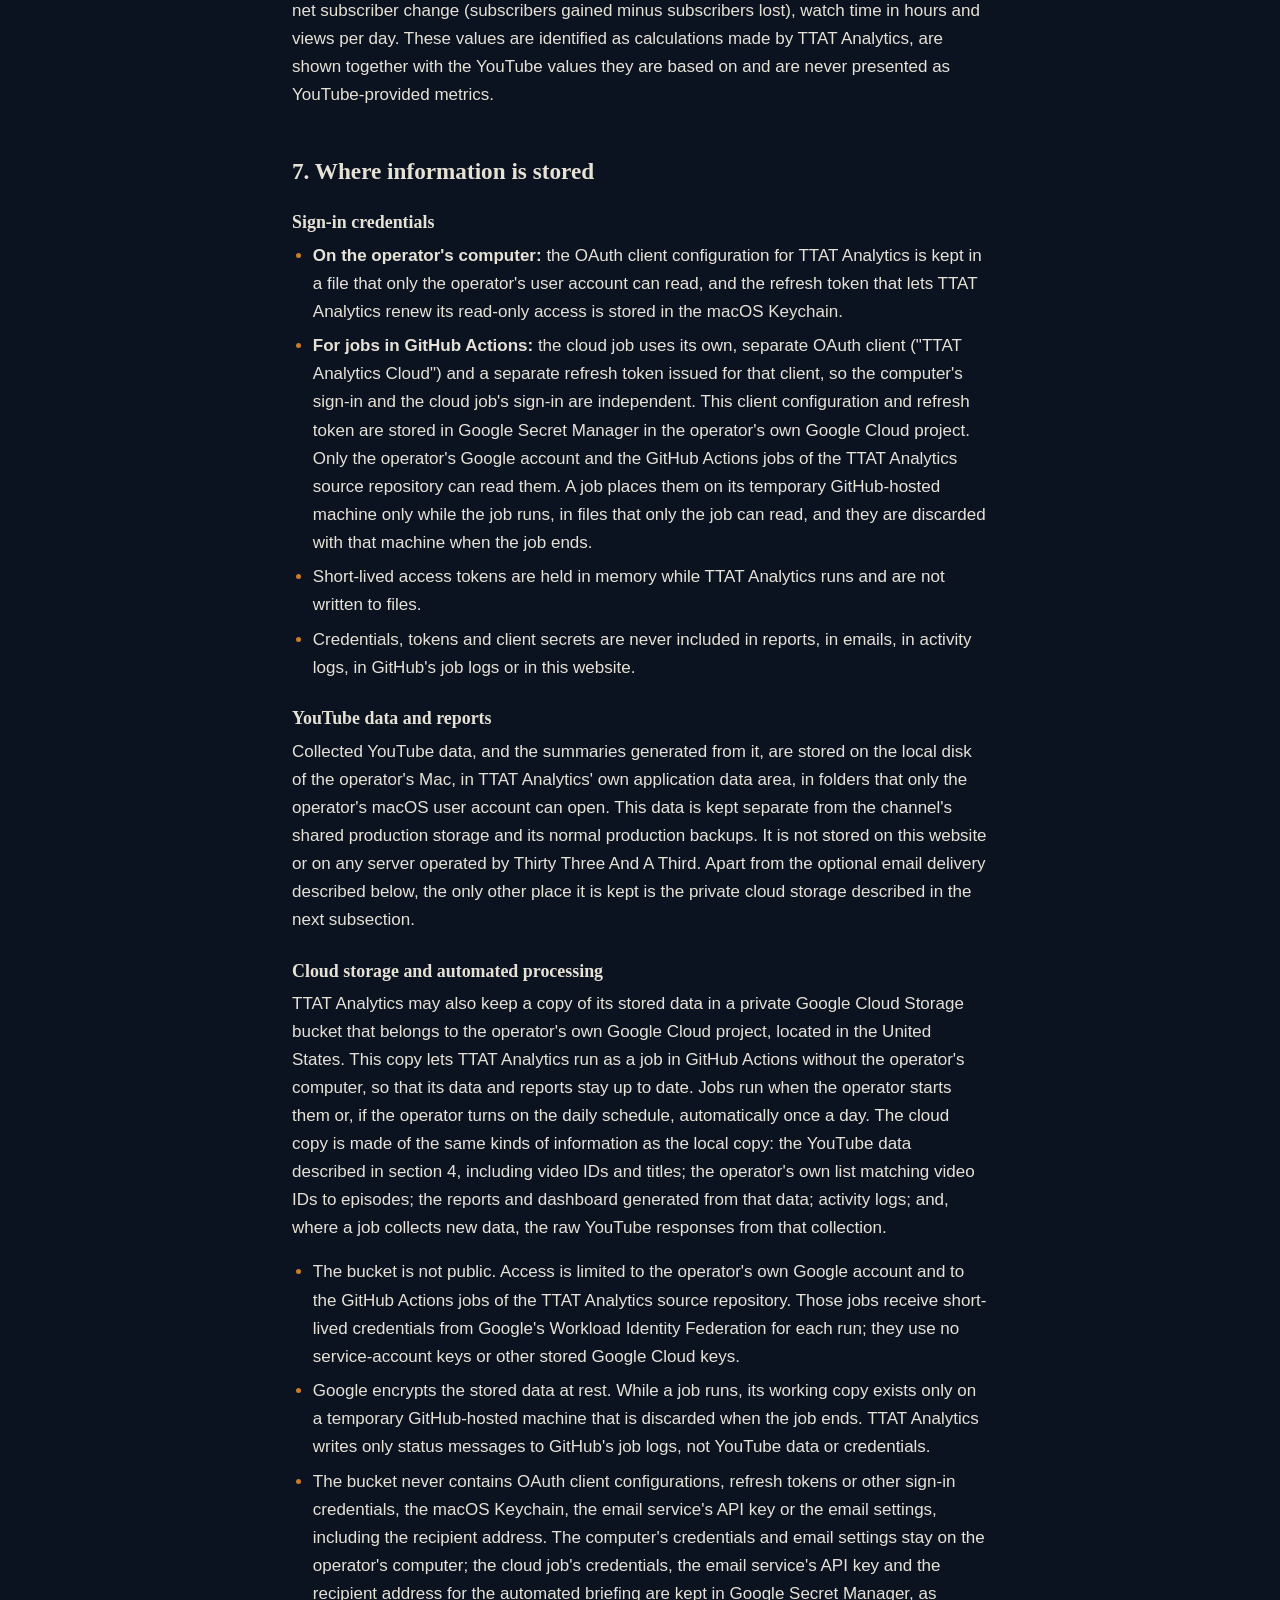
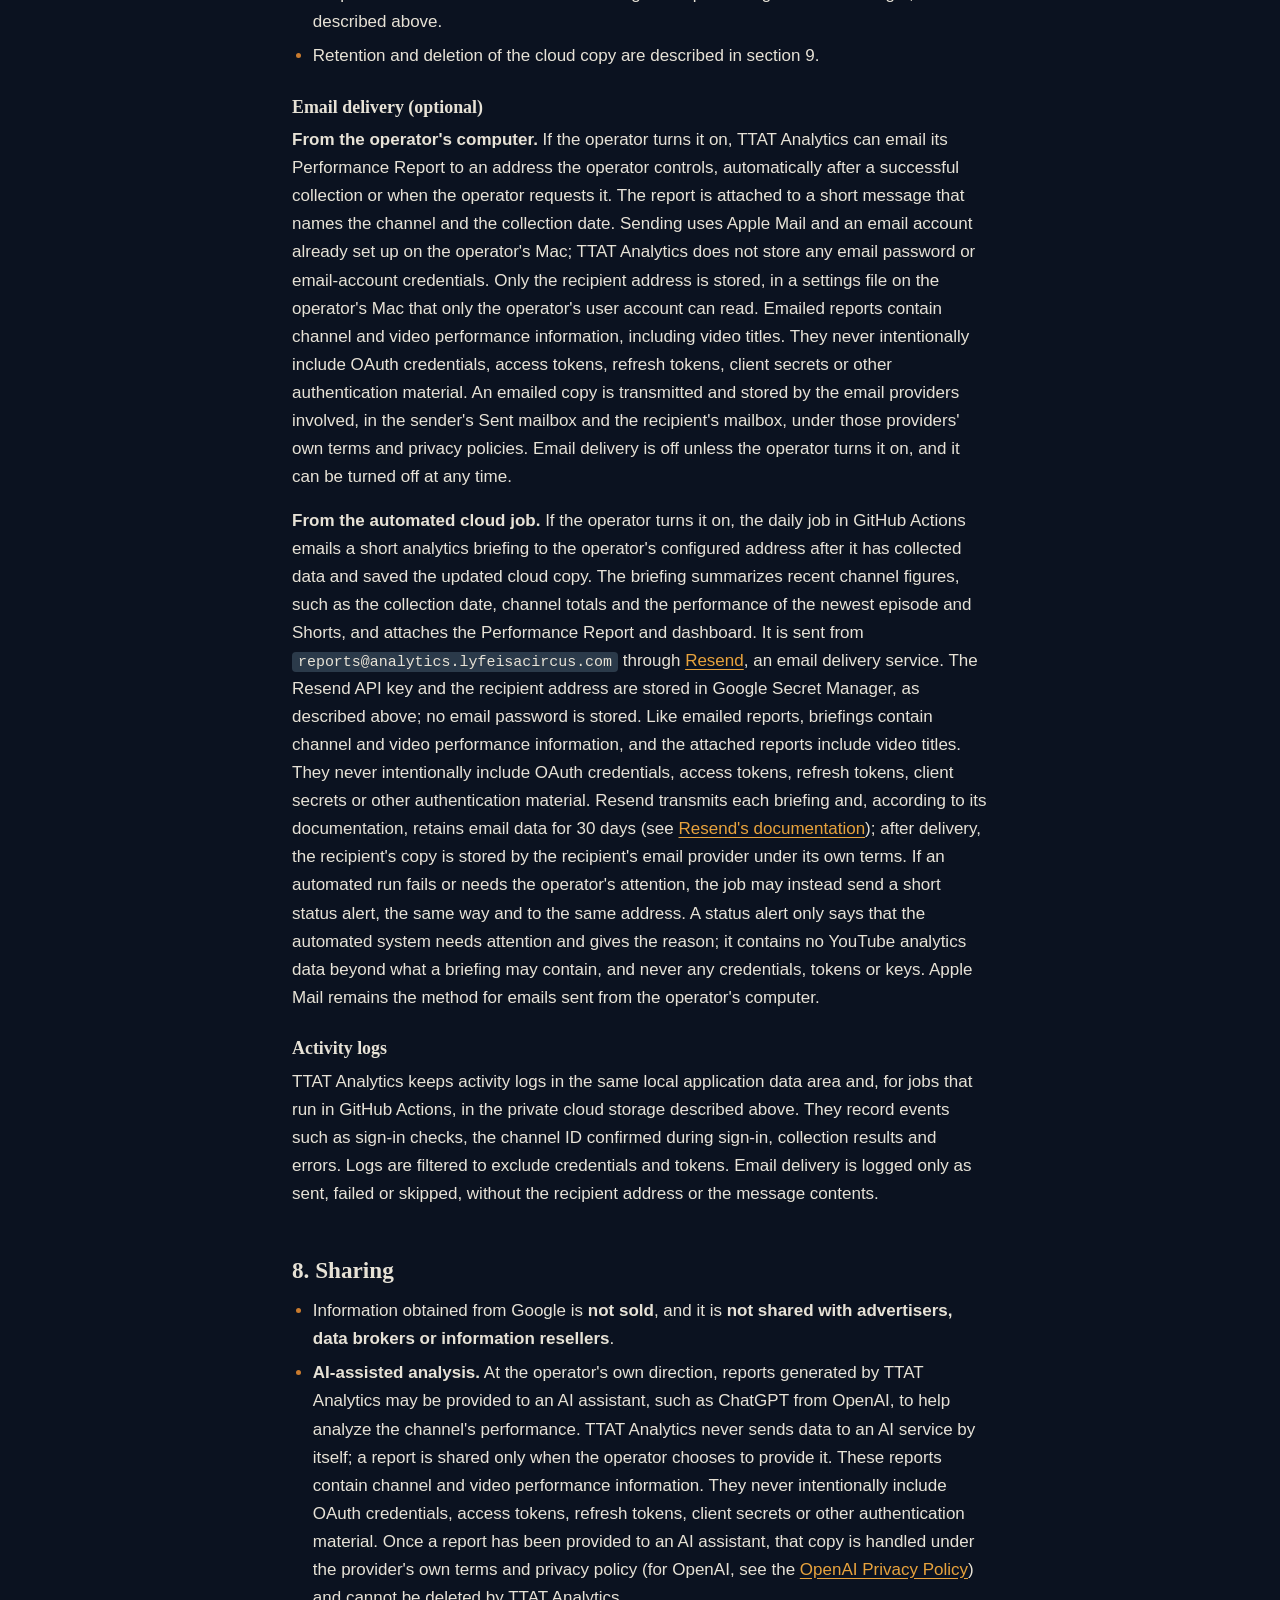
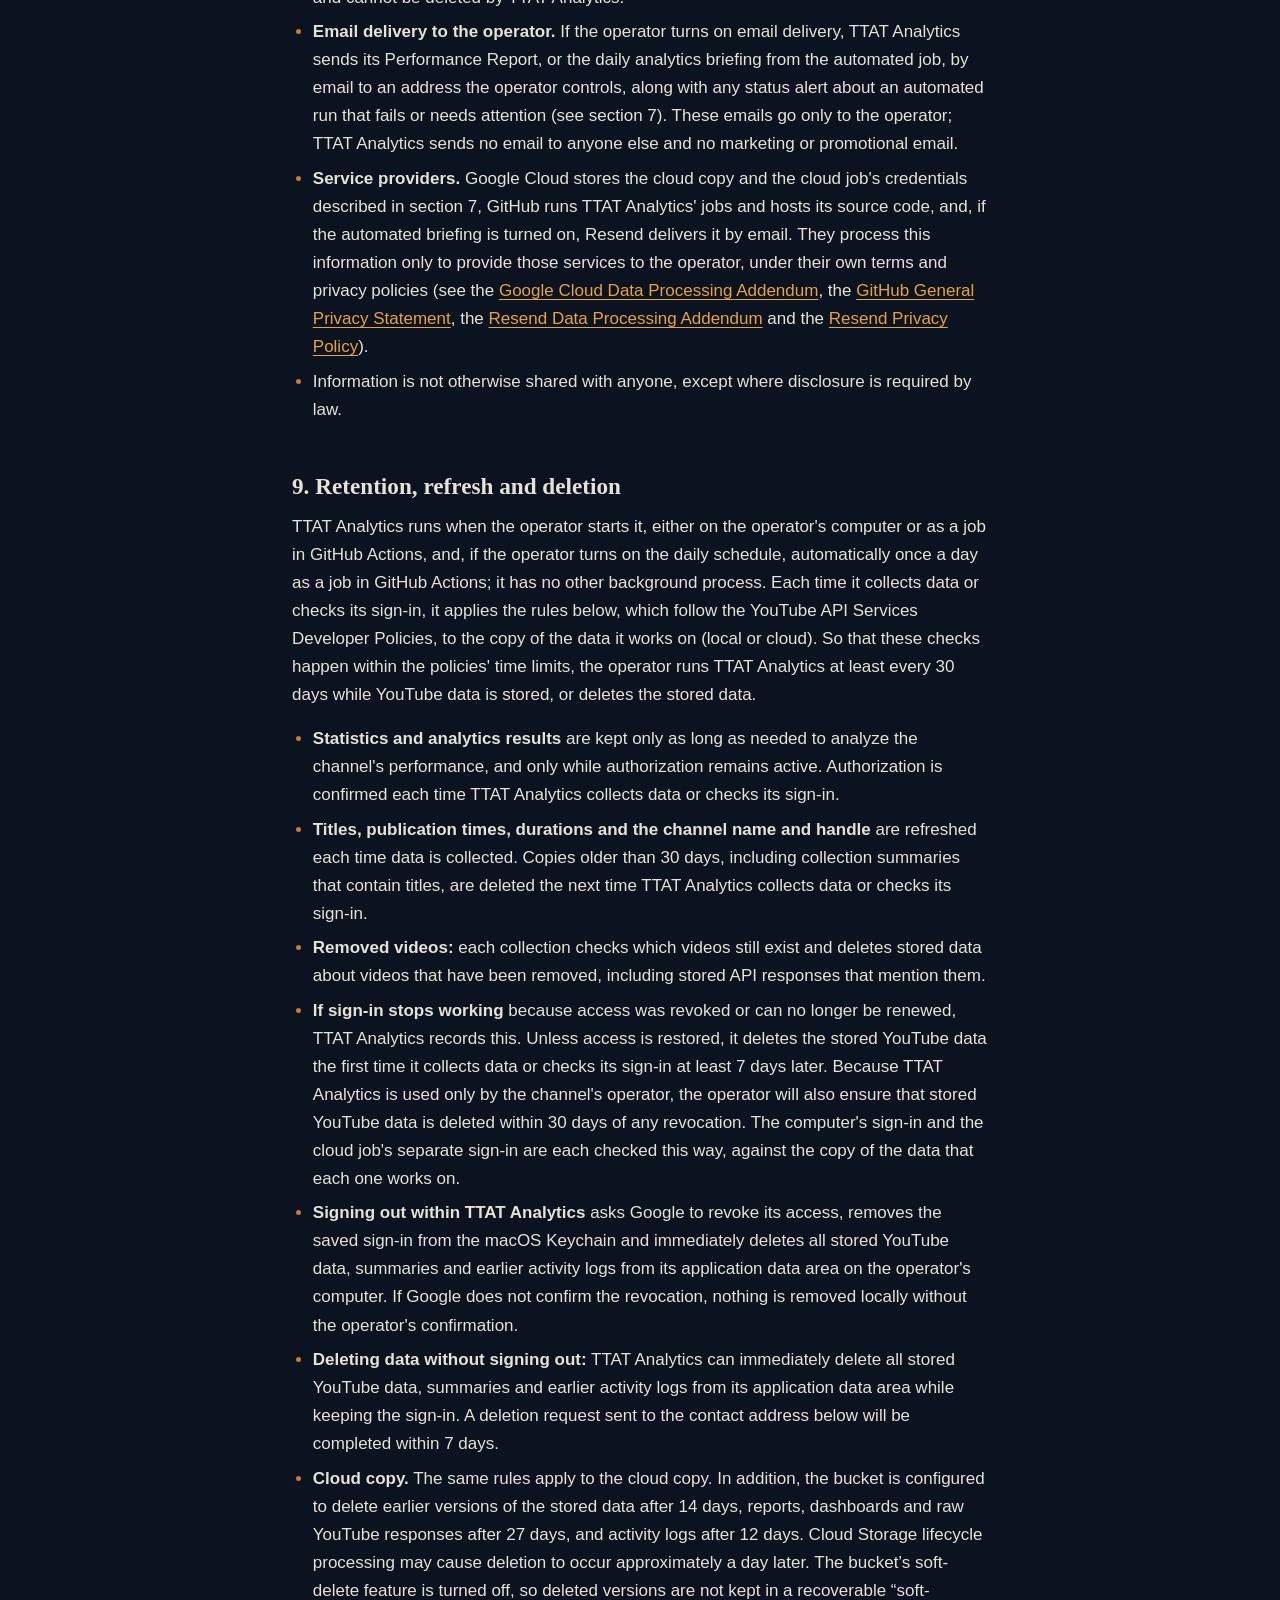
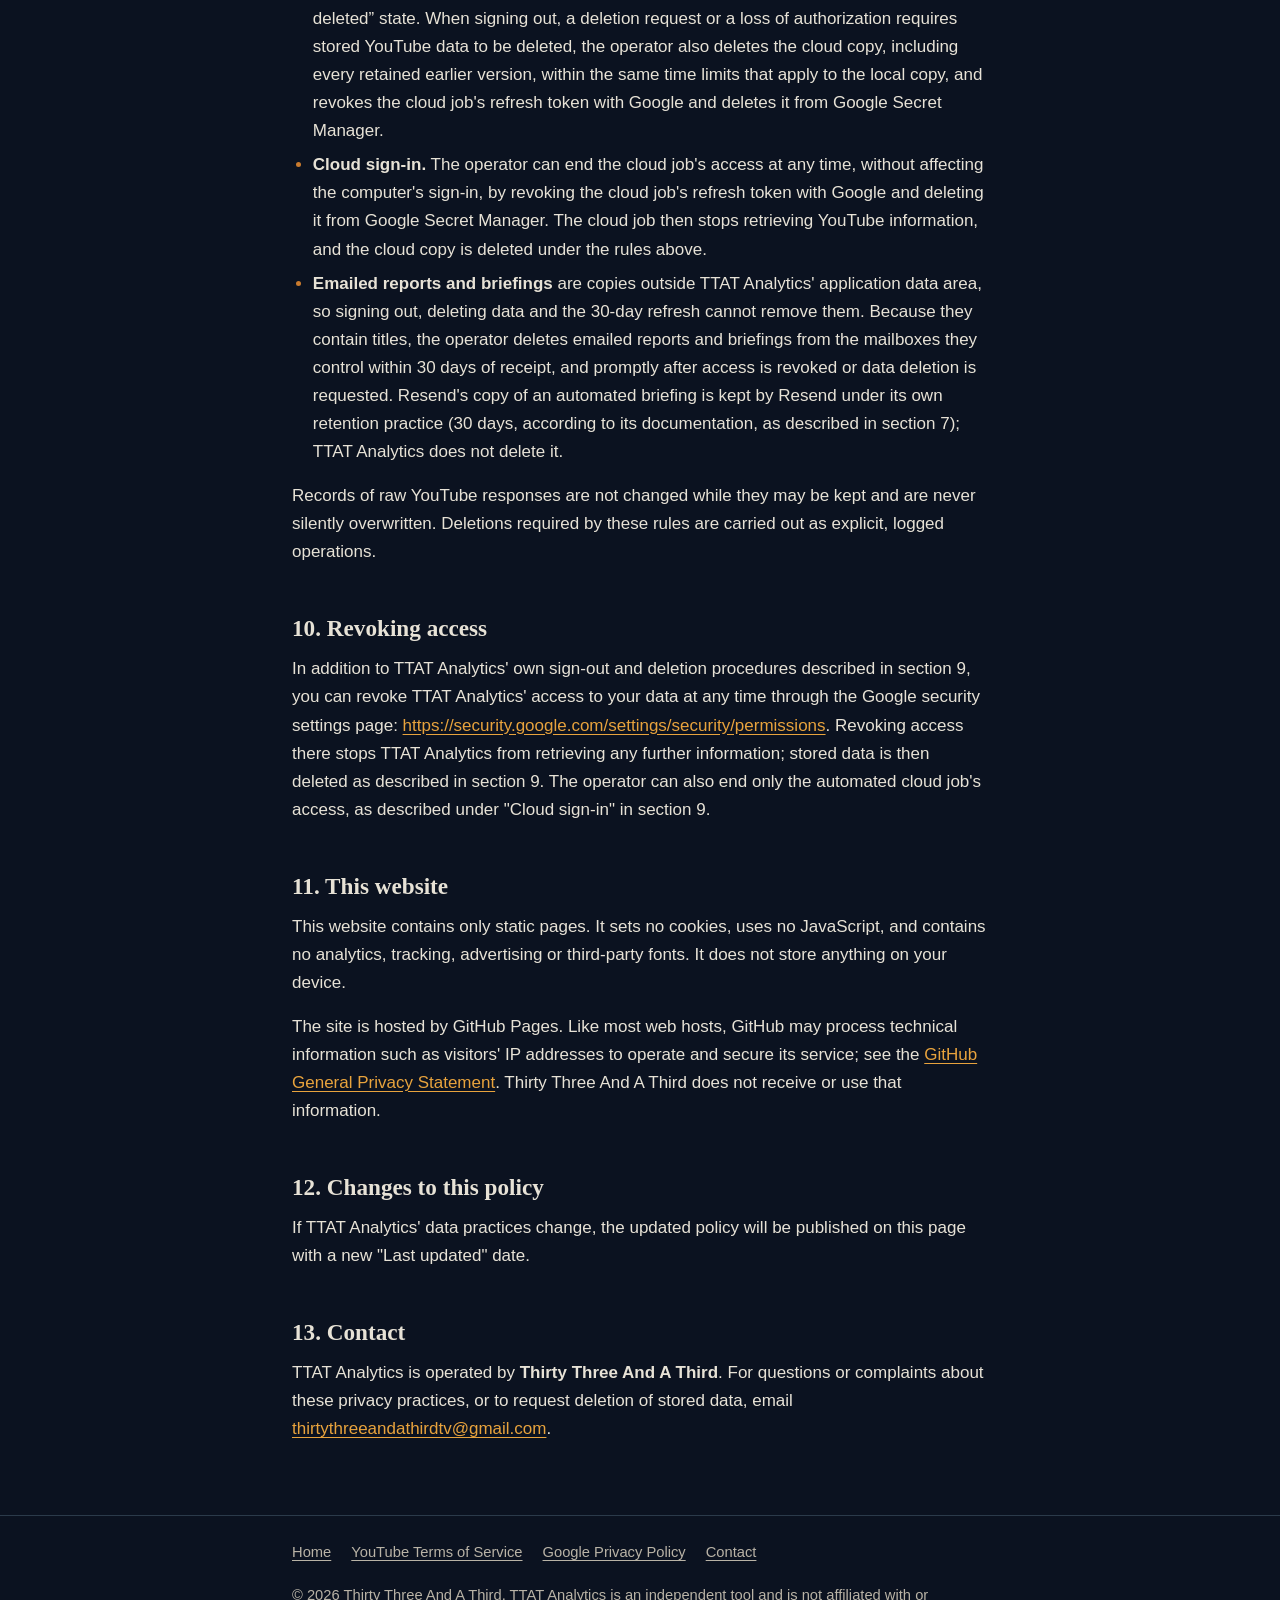
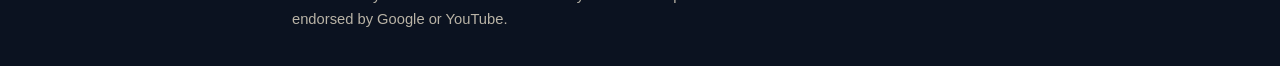
==== commit 320da5fa: "Disclose the scheduled cloud job, Secret Manager credentials and Resend email - Privacy policy (last" ====
--- a/privacy/index.html
+++ b/privacy/index.html
@@ -31,7 +31,7 @@
       <p class="eyebrow">TTAT Analytics</p>
       <h1>Privacy Policy</h1>
       <!-- DATES: keep the effective date; update "Last updated" (text and datetime) whenever the policy changes. -->
-      <p class="effective">Effective date: <time datetime="2026-09-29">September 29, 2026</time> · Last updated: <time datetime="2026-10-01">October 1, 2026</time></p>
+      <p class="effective">Effective date: <time datetime="2026-09-29">September 29, 2026</time> · Last updated: <time datetime="2026-10-02">October 2, 2026</time></p>
       <p class="lead">This policy explains what information TTAT Analytics accesses through Google and YouTube, how it is used, where it is stored, when it is shared and how access can be removed.</p>
 
       <nav class="toc" aria-labelledby="toc-heading">
@@ -55,14 +55,14 @@
 
       <section aria-labelledby="about">
         <h2 id="about">1. About TTAT Analytics</h2>
-        <p>TTAT Analytics is a private, internal analytics utility operated by <strong>Thirty Three And A Third</strong> for the Thirty Three And A Third YouTube channel. It runs on the operator's own computer and, when the operator starts it that way, as a job in GitHub Actions (see section 7). It is not offered as a public service, is not available to other YouTube channels and currently has no users other than the channel's operator.</p>
+        <p>TTAT Analytics is a private, internal analytics utility operated by <strong>Thirty Three And A Third</strong> for the Thirty Three And A Third YouTube channel. It runs on the operator's own computer and as a job in GitHub Actions, either when the operator starts it or, if the operator turns on the daily schedule, automatically once a day (see section 7). It is not offered as a public service, is not available to other YouTube channels and currently has no users other than the channel's operator.</p>
         <p>In this policy, "we" and "the operator" mean Thirty Three And A Third. "You" means a person who authorizes TTAT Analytics with a Google Account, which in practice is the channel's owner.</p>
       </section>
 
       <section aria-labelledby="status">
         <h2 id="status">2. Current status</h2>
         <div class="notice">
-          <p>TTAT Analytics collects live, read-only YouTube channel and analytics data for the Thirty Three And A Third channel when its operator runs it, and stores that data on the operator's Mac. A copy may also be kept in a private Google Cloud Storage bucket so that TTAT Analytics can run in GitHub Actions (see section 7). If the operator turns on email delivery, TTAT Analytics also emails its Performance Report to an address the operator controls (see sections 7–9). It remains a private, internal utility for this one channel; it is not a public analytics service and is not offered to other channels. The storage, refresh and deletion practices described in this policy are in effect.</p>
+          <p>TTAT Analytics collects live, read-only YouTube channel and analytics data for the Thirty Three And A Third channel when its operator runs it, and stores that data on the operator's Mac. A copy may also be kept in a private Google Cloud Storage bucket so that TTAT Analytics can run in GitHub Actions, including, if the operator turns it on, automatically once a day (see section 7). If the operator turns on email delivery, TTAT Analytics also emails its Performance Report, or a short daily analytics briefing from the automated job, to an address the operator controls (see sections 7–9). It remains a private, internal utility for this one channel; it is not a public analytics service and is not offered to other channels. The storage, refresh and deletion practices described in this policy are in effect.</p>
         </div>
       </section>
 
@@ -107,23 +107,24 @@
         <h2 id="storage">7. Where information is stored</h2>
         <h3>Sign-in credentials</h3>
         <ul>
-          <li>The OAuth client configuration for TTAT Analytics is kept in a file on the operator's computer that only the operator's user account can read.</li>
-          <li>The refresh token that lets TTAT Analytics renew its read-only access is stored in the macOS Keychain on the operator's computer.</li>
+          <li><strong>On the operator's computer:</strong> the OAuth client configuration for TTAT Analytics is kept in a file that only the operator's user account can read, and the refresh token that lets TTAT Analytics renew its read-only access is stored in the macOS Keychain.</li>
+          <li><strong>For jobs in GitHub Actions:</strong> the cloud job uses its own, separate OAuth client ("TTAT Analytics Cloud") and a separate refresh token issued for that client, so the computer's sign-in and the cloud job's sign-in are independent. This client configuration and refresh token are stored in Google Secret Manager in the operator's own Google Cloud project. Only the operator's Google account and the GitHub Actions jobs of the TTAT Analytics source repository can read them. A job places them on its temporary GitHub-hosted machine only while the job runs, in files that only the job can read, and they are discarded with that machine when the job ends.</li>
           <li>Short-lived access tokens are held in memory while TTAT Analytics runs and are not written to files.</li>
-          <li>Credentials, tokens and client secrets are never included in reports or in this website.</li>
+          <li>Credentials, tokens and client secrets are never included in reports, in emails, in activity logs, in GitHub's job logs or in this website.</li>
         </ul>
         <h3>YouTube data and reports</h3>
         <p>Collected YouTube data, and the summaries generated from it, are stored on the local disk of the operator's Mac, in TTAT Analytics' own application data area, in folders that only the operator's macOS user account can open. This data is kept separate from the channel's shared production storage and its normal production backups. It is not stored on this website or on any server operated by Thirty Three And A Third. Apart from the optional email delivery described below, the only other place it is kept is the private cloud storage described in the next subsection.</p>
         <h3>Cloud storage and automated processing</h3>
-        <p>TTAT Analytics may also keep a copy of its stored data in a private Google Cloud Storage bucket that belongs to the operator's own Google Cloud project, located in the United States. This copy lets TTAT Analytics run as a job in GitHub Actions without the operator's computer, so that its data and reports stay up to date. Jobs run only when the operator starts them. The cloud copy is made of the same kinds of information as the local copy: the YouTube data described in section 4, including video IDs and titles; the operator's own list matching video IDs to episodes; the reports and dashboard generated from that data; activity logs; and, where a job collects new data, the raw YouTube responses from that collection.</p>
+        <p>TTAT Analytics may also keep a copy of its stored data in a private Google Cloud Storage bucket that belongs to the operator's own Google Cloud project, located in the United States. This copy lets TTAT Analytics run as a job in GitHub Actions without the operator's computer, so that its data and reports stay up to date. Jobs run when the operator starts them or, if the operator turns on the daily schedule, automatically once a day. The cloud copy is made of the same kinds of information as the local copy: the YouTube data described in section 4, including video IDs and titles; the operator's own list matching video IDs to episodes; the reports and dashboard generated from that data; activity logs; and, where a job collects new data, the raw YouTube responses from that collection.</p>
         <ul>
-          <li>The bucket is not public. Access is limited to the operator's own Google account and to the GitHub Actions jobs of the TTAT Analytics source repository. Those jobs receive short-lived credentials from Google's Workload Identity Federation for each run; they use no service-account keys or other stored cloud keys.</li>
-          <li>Google encrypts the stored data at rest. While a job runs, its working copy exists only on a temporary GitHub-hosted machine that is discarded when the job ends. TTAT Analytics writes only status messages to GitHub's job logs, not YouTube data.</li>
-          <li>The cloud copy never includes the OAuth client configuration, the refresh token or other sign-in credentials, the macOS Keychain or the email settings. These stay only on the operator's computer.</li>
+          <li>The bucket is not public. Access is limited to the operator's own Google account and to the GitHub Actions jobs of the TTAT Analytics source repository. Those jobs receive short-lived credentials from Google's Workload Identity Federation for each run; they use no service-account keys or other stored Google Cloud keys.</li>
+          <li>Google encrypts the stored data at rest. While a job runs, its working copy exists only on a temporary GitHub-hosted machine that is discarded when the job ends. TTAT Analytics writes only status messages to GitHub's job logs, not YouTube data or credentials.</li>
+          <li>The bucket never contains OAuth client configurations, refresh tokens or other sign-in credentials, the macOS Keychain, the email service's API key or the email settings, including the recipient address. The computer's credentials and email settings stay on the operator's computer; the cloud job's credentials, the email service's API key and the recipient address for the automated briefing are kept in Google Secret Manager, as described above.</li>
           <li>Retention and deletion of the cloud copy are described in section 9.</li>
         </ul>
         <h3>Email delivery (optional)</h3>
-        <p>If the operator turns it on, TTAT Analytics can email its Performance Report to an address the operator controls, automatically after a successful collection or when the operator requests it. The report is attached to a short message that names the channel and the collection date. Sending uses Apple Mail and an email account already set up on the operator's Mac; TTAT Analytics does not store any email password or email-account credentials. Only the recipient address is stored, in a settings file on the operator's Mac that only the operator's user account can read. Emailed reports contain channel and video performance information, including video titles. They never intentionally include OAuth credentials, access tokens, refresh tokens, client secrets or other authentication material. An emailed copy is transmitted and stored by the email providers involved, in the sender's Sent mailbox and the recipient's mailbox, under those providers' own terms and privacy policies. Email delivery is off unless the operator turns it on, and it can be turned off at any time.</p>
+        <p><strong>From the operator's computer.</strong> If the operator turns it on, TTAT Analytics can email its Performance Report to an address the operator controls, automatically after a successful collection or when the operator requests it. The report is attached to a short message that names the channel and the collection date. Sending uses Apple Mail and an email account already set up on the operator's Mac; TTAT Analytics does not store any email password or email-account credentials. Only the recipient address is stored, in a settings file on the operator's Mac that only the operator's user account can read. Emailed reports contain channel and video performance information, including video titles. They never intentionally include OAuth credentials, access tokens, refresh tokens, client secrets or other authentication material. An emailed copy is transmitted and stored by the email providers involved, in the sender's Sent mailbox and the recipient's mailbox, under those providers' own terms and privacy policies. Email delivery is off unless the operator turns it on, and it can be turned off at any time.</p>
+        <p><strong>From the automated cloud job.</strong> If the operator turns it on, the daily job in GitHub Actions emails a short analytics briefing to the operator's configured address after it has collected data and saved the updated cloud copy. The briefing summarizes recent channel figures, such as the collection date, channel totals and the performance of the newest episode and Shorts, and attaches the Performance Report and dashboard. It is sent from <code>reports@analytics.lyfeisacircus.com</code> through <a href="https://resend.com/">Resend</a>, an email delivery service. The Resend API key and the recipient address are stored in Google Secret Manager, as described above; no email password is stored. Like emailed reports, briefings contain channel and video performance information, and the attached reports include video titles. They never intentionally include OAuth credentials, access tokens, refresh tokens, client secrets or other authentication material. Resend transmits each briefing and, according to its documentation, retains email data for 30 days (see <a href="https://resend.com/docs/dashboard/webhooks/how-to-store-webhooks-data">Resend's documentation</a>); after delivery, the recipient's copy is stored by the recipient's email provider under its own terms. If an automated run fails or needs the operator's attention, the job may instead send a short status alert, the same way and to the same address. A status alert only says that the automated system needs attention and gives the reason; it contains no YouTube analytics data beyond what a briefing may contain, and never any credentials, tokens or keys. Apple Mail remains the method for emails sent from the operator's computer.</p>
         <h3>Activity logs</h3>
         <p>TTAT Analytics keeps activity logs in the same local application data area and, for jobs that run in GitHub Actions, in the private cloud storage described above. They record events such as sign-in checks, the channel ID confirmed during sign-in, collection results and errors. Logs are filtered to exclude credentials and tokens. Email delivery is logged only as sent, failed or skipped, without the recipient address or the message contents.</p>
       </section>
@@ -133,31 +134,32 @@
         <ul>
           <li>Information obtained from Google is <strong>not sold</strong>, and it is <strong>not shared with advertisers, data brokers or information resellers</strong>.</li>
           <li><strong>AI-assisted analysis.</strong> At the operator's own direction, reports generated by TTAT Analytics may be provided to an AI assistant, such as ChatGPT from OpenAI, to help analyze the channel's performance. TTAT Analytics never sends data to an AI service by itself; a report is shared only when the operator chooses to provide it. These reports contain channel and video performance information. They never intentionally include OAuth credentials, access tokens, refresh tokens, client secrets or other authentication material. Once a report has been provided to an AI assistant, that copy is handled under the provider's own terms and privacy policy (for OpenAI, see the <a href="https://openai.com/policies/privacy-policy/">OpenAI Privacy Policy</a>) and cannot be deleted by TTAT Analytics.</li>
-          <li><strong>Email delivery to the operator.</strong> If the operator turns on email delivery, TTAT Analytics sends its Performance Report by email to an address the operator controls. Reports are not emailed to anyone else, and TTAT Analytics sends no other email.</li>
-          <li><strong>Service providers.</strong> Google Cloud stores the cloud copy described in section 7, and GitHub runs TTAT Analytics' jobs and hosts its source code. They process this information only to provide those services to the operator, under their own terms and privacy policies (see the <a href="https://cloud.google.com/terms/data-processing-addendum">Google Cloud Data Processing Addendum</a> and the <a href="https://docs.github.com/en/site-policy/privacy-policies/github-general-privacy-statement">GitHub General Privacy Statement</a>).</li>
+          <li><strong>Email delivery to the operator.</strong> If the operator turns on email delivery, TTAT Analytics sends its Performance Report, or the daily analytics briefing from the automated job, by email to an address the operator controls, along with any status alert about an automated run that fails or needs attention (see section 7). These emails go only to the operator; TTAT Analytics sends no email to anyone else and no marketing or promotional email.</li>
+          <li><strong>Service providers.</strong> Google Cloud stores the cloud copy and the cloud job's credentials described in section 7, GitHub runs TTAT Analytics' jobs and hosts its source code, and, if the automated briefing is turned on, Resend delivers it by email. They process this information only to provide those services to the operator, under their own terms and privacy policies (see the <a href="https://cloud.google.com/terms/data-processing-addendum">Google Cloud Data Processing Addendum</a>, the <a href="https://docs.github.com/en/site-policy/privacy-policies/github-general-privacy-statement">GitHub General Privacy Statement</a>, the <a href="https://resend.com/legal/dpa">Resend Data Processing Addendum</a> and the <a href="https://resend.com/legal/privacy-policy">Resend Privacy Policy</a>).</li>
           <li>Information is not otherwise shared with anyone, except where disclosure is required by law.</li>
         </ul>
       </section>
 
       <section aria-labelledby="retention">
         <h2 id="retention">9. Retention, refresh and deletion</h2>
-        <p>TTAT Analytics runs only when the operator starts it, either on the operator's computer or as a job in GitHub Actions; it has no background process. Each time it collects data or checks its sign-in, it applies the rules below, which follow the YouTube API Services Developer Policies, to the copy of the data it works on (local or cloud). So that these checks happen within the policies' time limits, the operator runs TTAT Analytics at least every 30 days while YouTube data is stored, or deletes the stored data.</p>
+        <p>TTAT Analytics runs when the operator starts it, either on the operator's computer or as a job in GitHub Actions, and, if the operator turns on the daily schedule, automatically once a day as a job in GitHub Actions; it has no other background process. Each time it collects data or checks its sign-in, it applies the rules below, which follow the YouTube API Services Developer Policies, to the copy of the data it works on (local or cloud). So that these checks happen within the policies' time limits, the operator runs TTAT Analytics at least every 30 days while YouTube data is stored, or deletes the stored data.</p>
         <ul>
           <li><strong>Statistics and analytics results</strong> are kept only as long as needed to analyze the channel's performance, and only while authorization remains active. Authorization is confirmed each time TTAT Analytics collects data or checks its sign-in.</li>
           <li><strong>Titles, publication times, durations and the channel name and handle</strong> are refreshed each time data is collected. Copies older than 30 days, including collection summaries that contain titles, are deleted the next time TTAT Analytics collects data or checks its sign-in.</li>
           <li><strong>Removed videos:</strong> each collection checks which videos still exist and deletes stored data about videos that have been removed, including stored API responses that mention them.</li>
-          <li><strong>If sign-in stops working</strong> because access was revoked or can no longer be renewed, TTAT Analytics records this. Unless access is restored, it deletes the stored YouTube data the first time it collects data or checks its sign-in at least 7 days later. Because TTAT Analytics is used only by the channel's operator, the operator will also ensure that stored YouTube data is deleted within 30 days of any revocation.</li>
+          <li><strong>If sign-in stops working</strong> because access was revoked or can no longer be renewed, TTAT Analytics records this. Unless access is restored, it deletes the stored YouTube data the first time it collects data or checks its sign-in at least 7 days later. Because TTAT Analytics is used only by the channel's operator, the operator will also ensure that stored YouTube data is deleted within 30 days of any revocation. The computer's sign-in and the cloud job's separate sign-in are each checked this way, against the copy of the data that each one works on.</li>
           <li><strong>Signing out within TTAT Analytics</strong> asks Google to revoke its access, removes the saved sign-in from the macOS Keychain and immediately deletes all stored YouTube data, summaries and earlier activity logs from its application data area on the operator's computer. If Google does not confirm the revocation, nothing is removed locally without the operator's confirmation.</li>
           <li><strong>Deleting data without signing out:</strong> TTAT Analytics can immediately delete all stored YouTube data, summaries and earlier activity logs from its application data area while keeping the sign-in. A deletion request sent to the contact address below will be completed within 7 days.</li>
-          <li><strong>Cloud copy.</strong> The same rules apply to the cloud copy. In addition, the bucket is configured to delete earlier versions of the stored data after 14 days, reports, dashboards and raw YouTube responses after 27 days, and activity logs after 12 days. Cloud Storage lifecycle processing may cause deletion to occur approximately a day later. The bucket’s soft-delete feature is turned off, so deleted versions are not kept in a recoverable “soft-deleted” state. When signing out, a deletion request or a loss of authorization requires stored YouTube data to be deleted, the operator also deletes the cloud copy, including every retained earlier version, within the same time limits that apply to the local copy.</li>
-          <li><strong>Emailed reports</strong> are copies outside TTAT Analytics' application data area, so signing out, deleting data and the 30-day refresh cannot remove them. Because they contain titles, the operator deletes emailed reports from the mailboxes they control within 30 days of receipt, and promptly after access is revoked or data deletion is requested.</li>
+          <li><strong>Cloud copy.</strong> The same rules apply to the cloud copy. In addition, the bucket is configured to delete earlier versions of the stored data after 14 days, reports, dashboards and raw YouTube responses after 27 days, and activity logs after 12 days. Cloud Storage lifecycle processing may cause deletion to occur approximately a day later. The bucket’s soft-delete feature is turned off, so deleted versions are not kept in a recoverable “soft-deleted” state. When signing out, a deletion request or a loss of authorization requires stored YouTube data to be deleted, the operator also deletes the cloud copy, including every retained earlier version, within the same time limits that apply to the local copy, and revokes the cloud job's refresh token with Google and deletes it from Google Secret Manager.</li>
+          <li><strong>Cloud sign-in.</strong> The operator can end the cloud job's access at any time, without affecting the computer's sign-in, by revoking the cloud job's refresh token with Google and deleting it from Google Secret Manager. The cloud job then stops retrieving YouTube information, and the cloud copy is deleted under the rules above.</li>
+          <li><strong>Emailed reports and briefings</strong> are copies outside TTAT Analytics' application data area, so signing out, deleting data and the 30-day refresh cannot remove them. Because they contain titles, the operator deletes emailed reports and briefings from the mailboxes they control within 30 days of receipt, and promptly after access is revoked or data deletion is requested. Resend's copy of an automated briefing is kept by Resend under its own retention practice (30 days, according to its documentation, as described in section 7); TTAT Analytics does not delete it.</li>
         </ul>
         <p>Records of raw YouTube responses are not changed while they may be kept and are never silently overwritten. Deletions required by these rules are carried out as explicit, logged operations.</p>
       </section>
 
       <section aria-labelledby="revoke">
         <h2 id="revoke">10. Revoking access</h2>
-        <p>In addition to TTAT Analytics' own sign-out and deletion procedures described in section 9, you can revoke TTAT Analytics' access to your data at any time through the Google security settings page: <a href="https://security.google.com/settings/security/permissions">https://security.google.com/settings/security/permissions</a>. Revoking access there stops TTAT Analytics from retrieving any further information; stored data is then deleted as described in section 9.</p>
+        <p>In addition to TTAT Analytics' own sign-out and deletion procedures described in section 9, you can revoke TTAT Analytics' access to your data at any time through the Google security settings page: <a href="https://security.google.com/settings/security/permissions">https://security.google.com/settings/security/permissions</a>. Revoking access there stops TTAT Analytics from retrieving any further information; stored data is then deleted as described in section 9. The operator can also end only the automated cloud job's access, as described under "Cloud sign-in" in section 9.</p>
       </section>
 
       <section aria-labelledby="website">
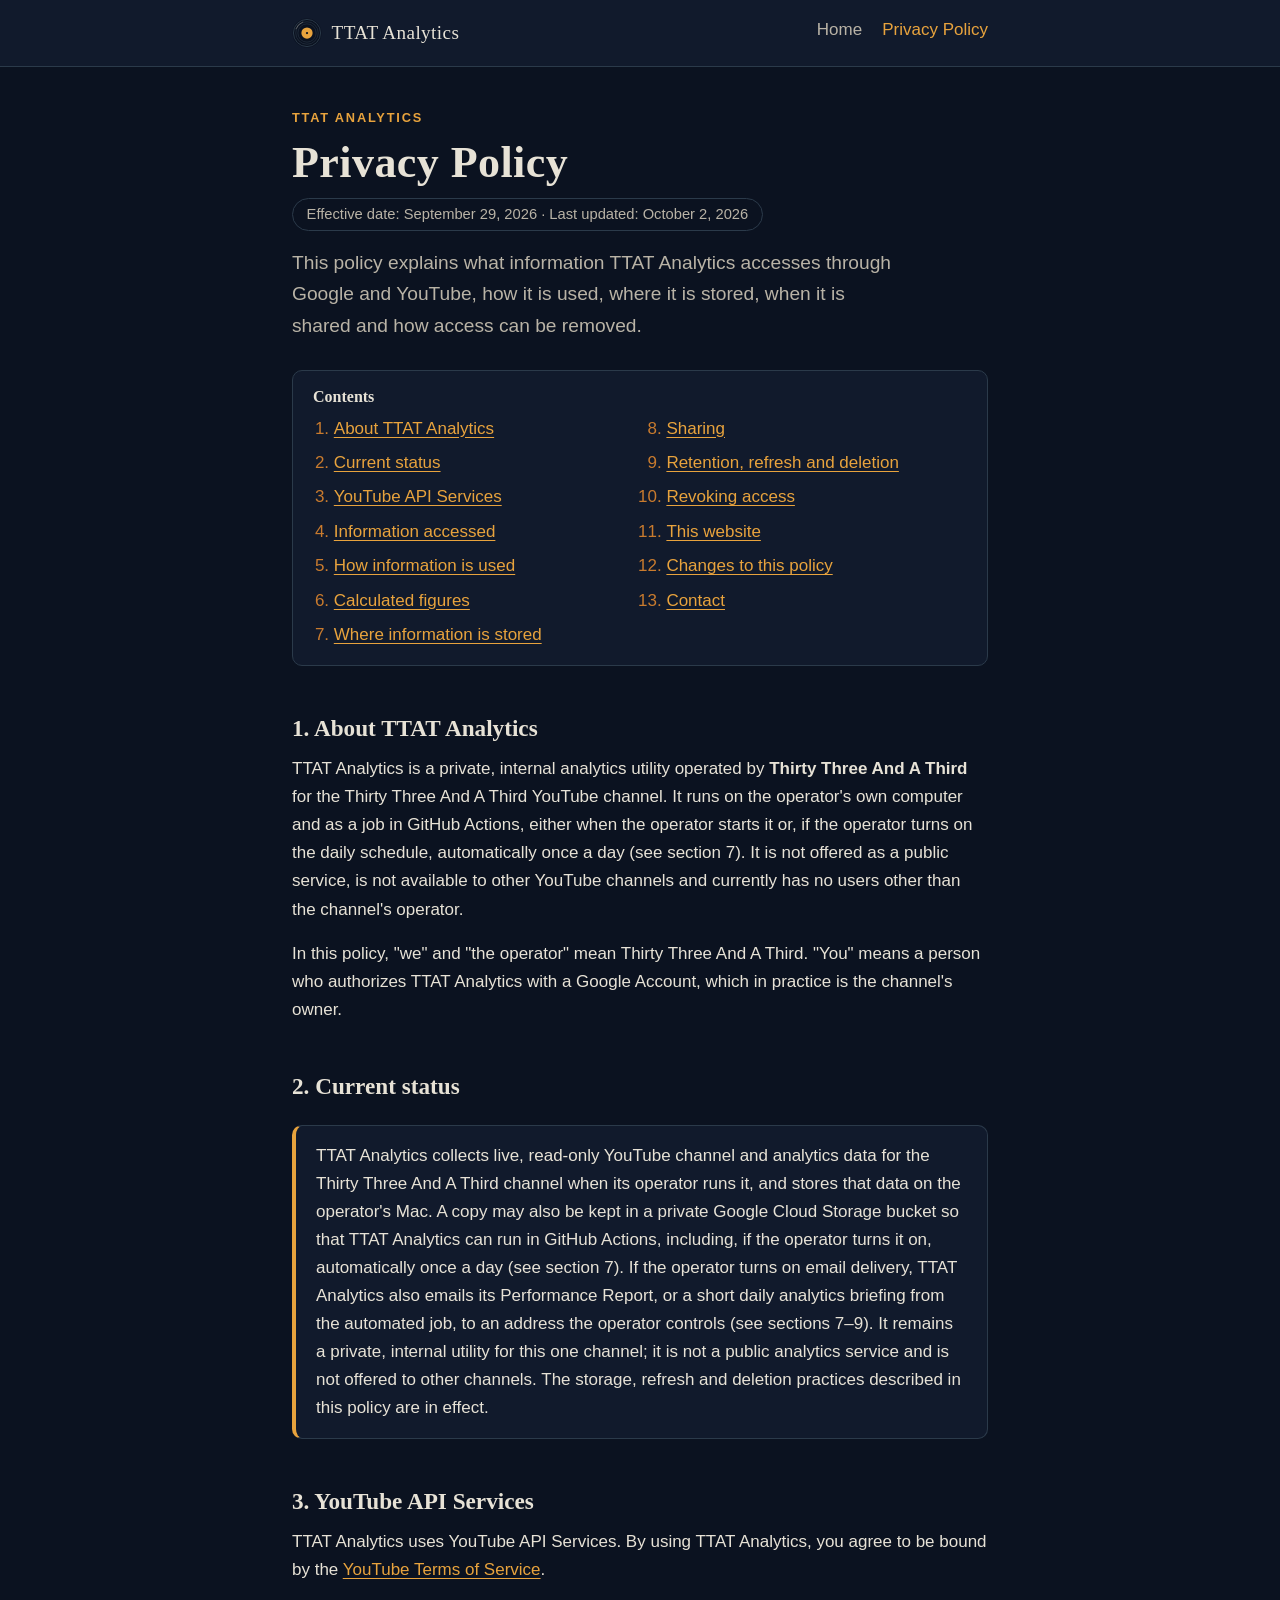
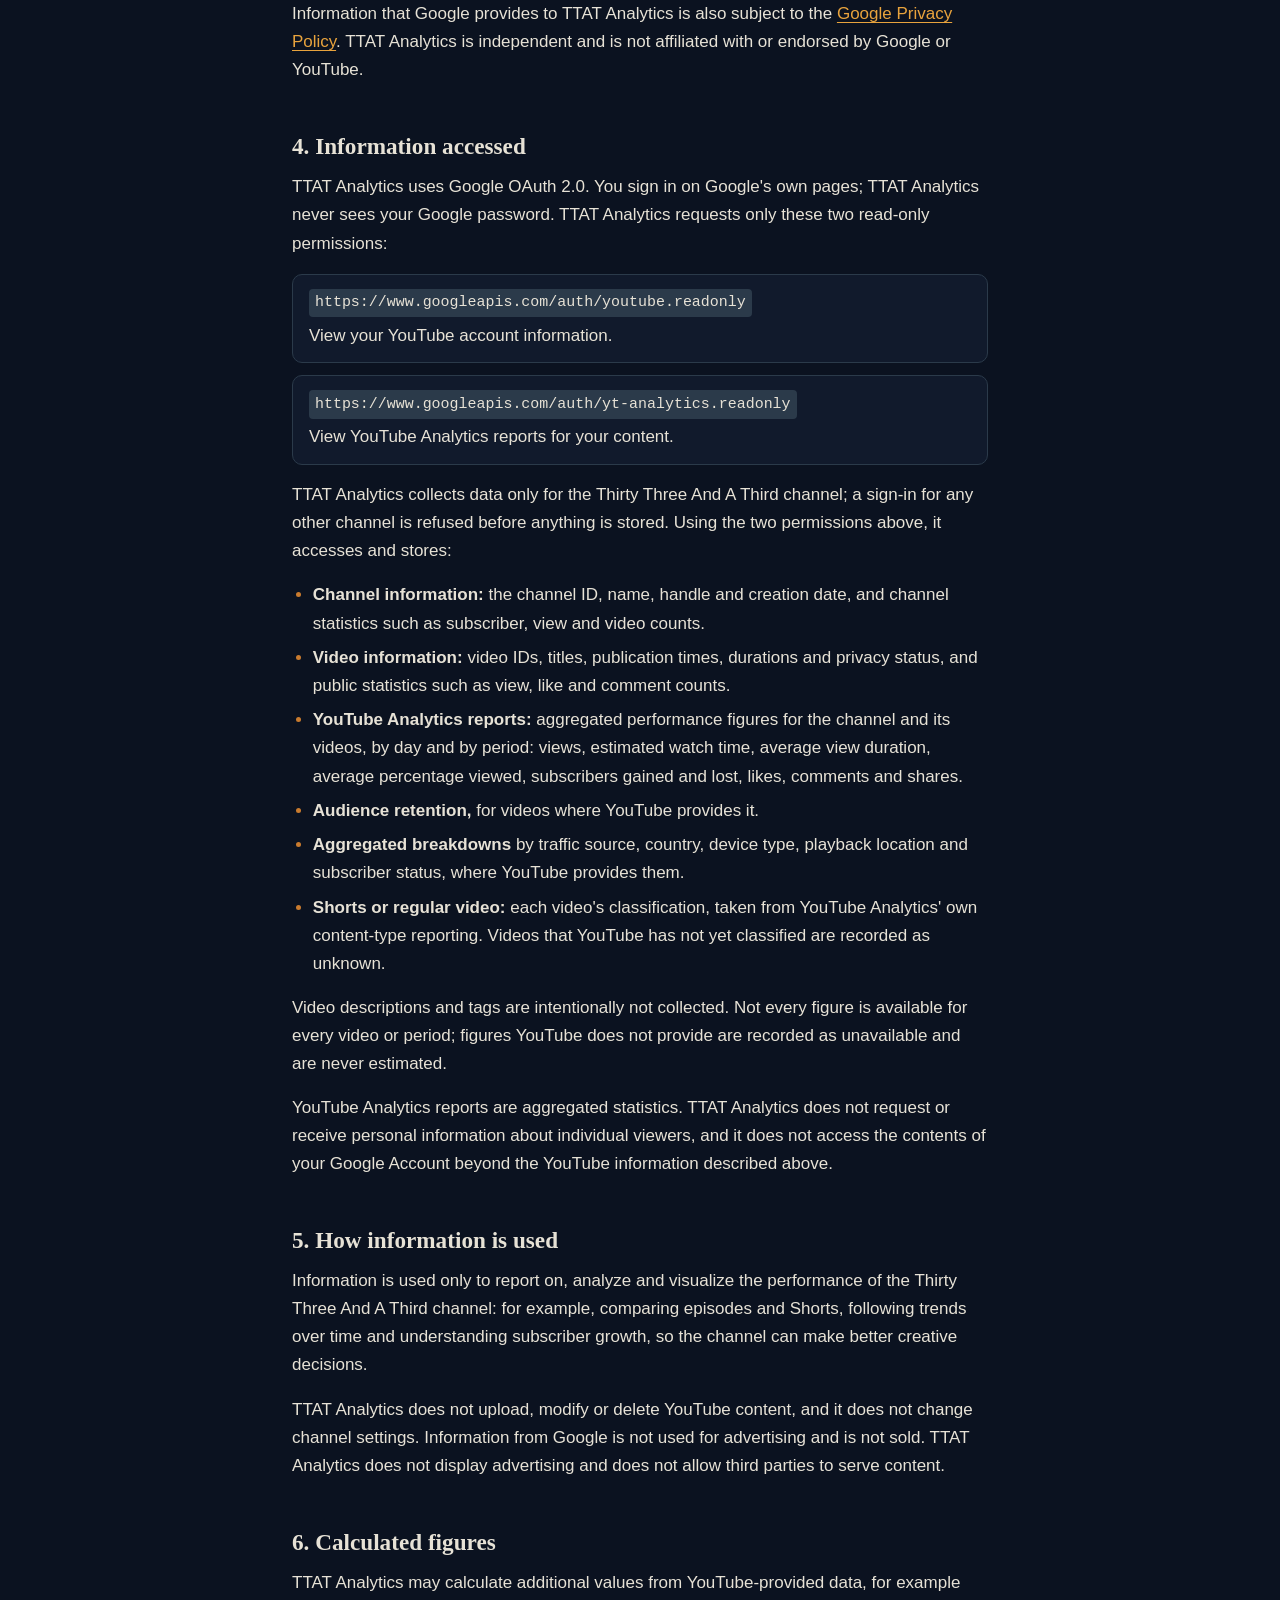
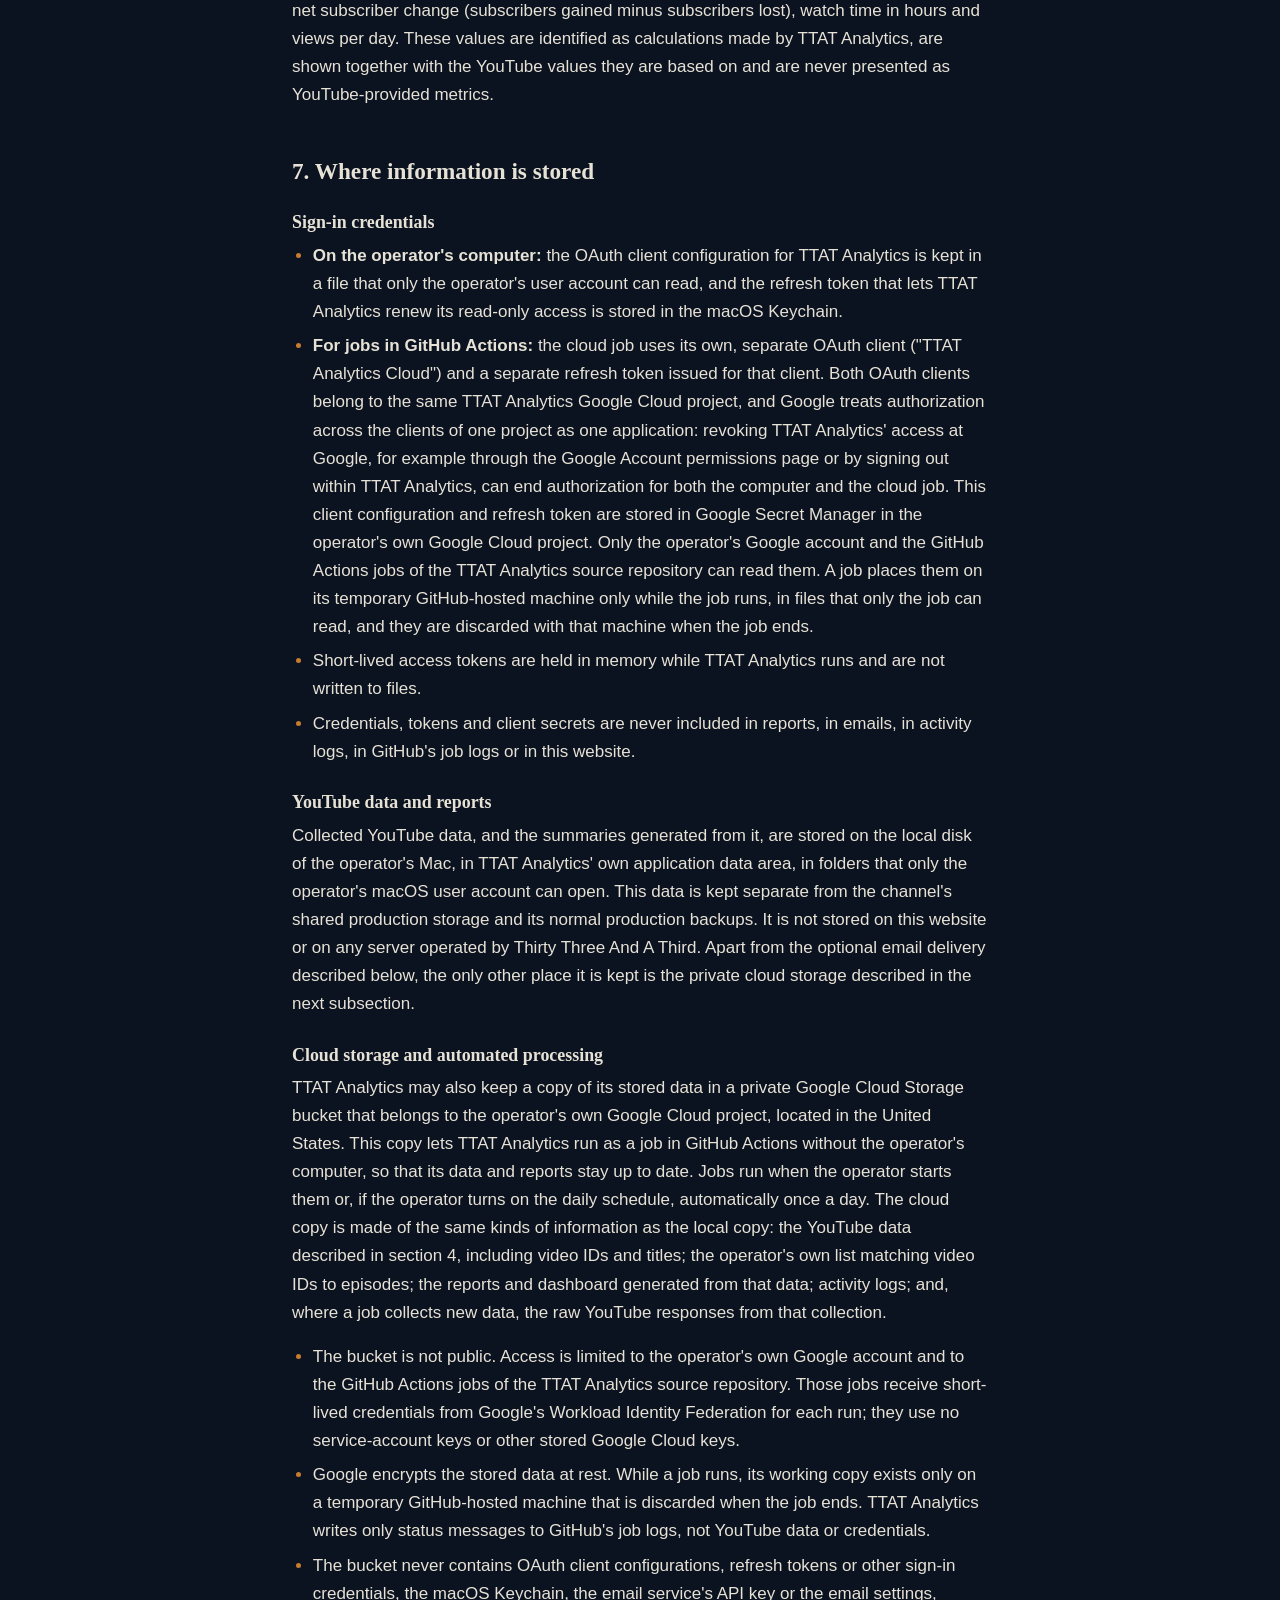
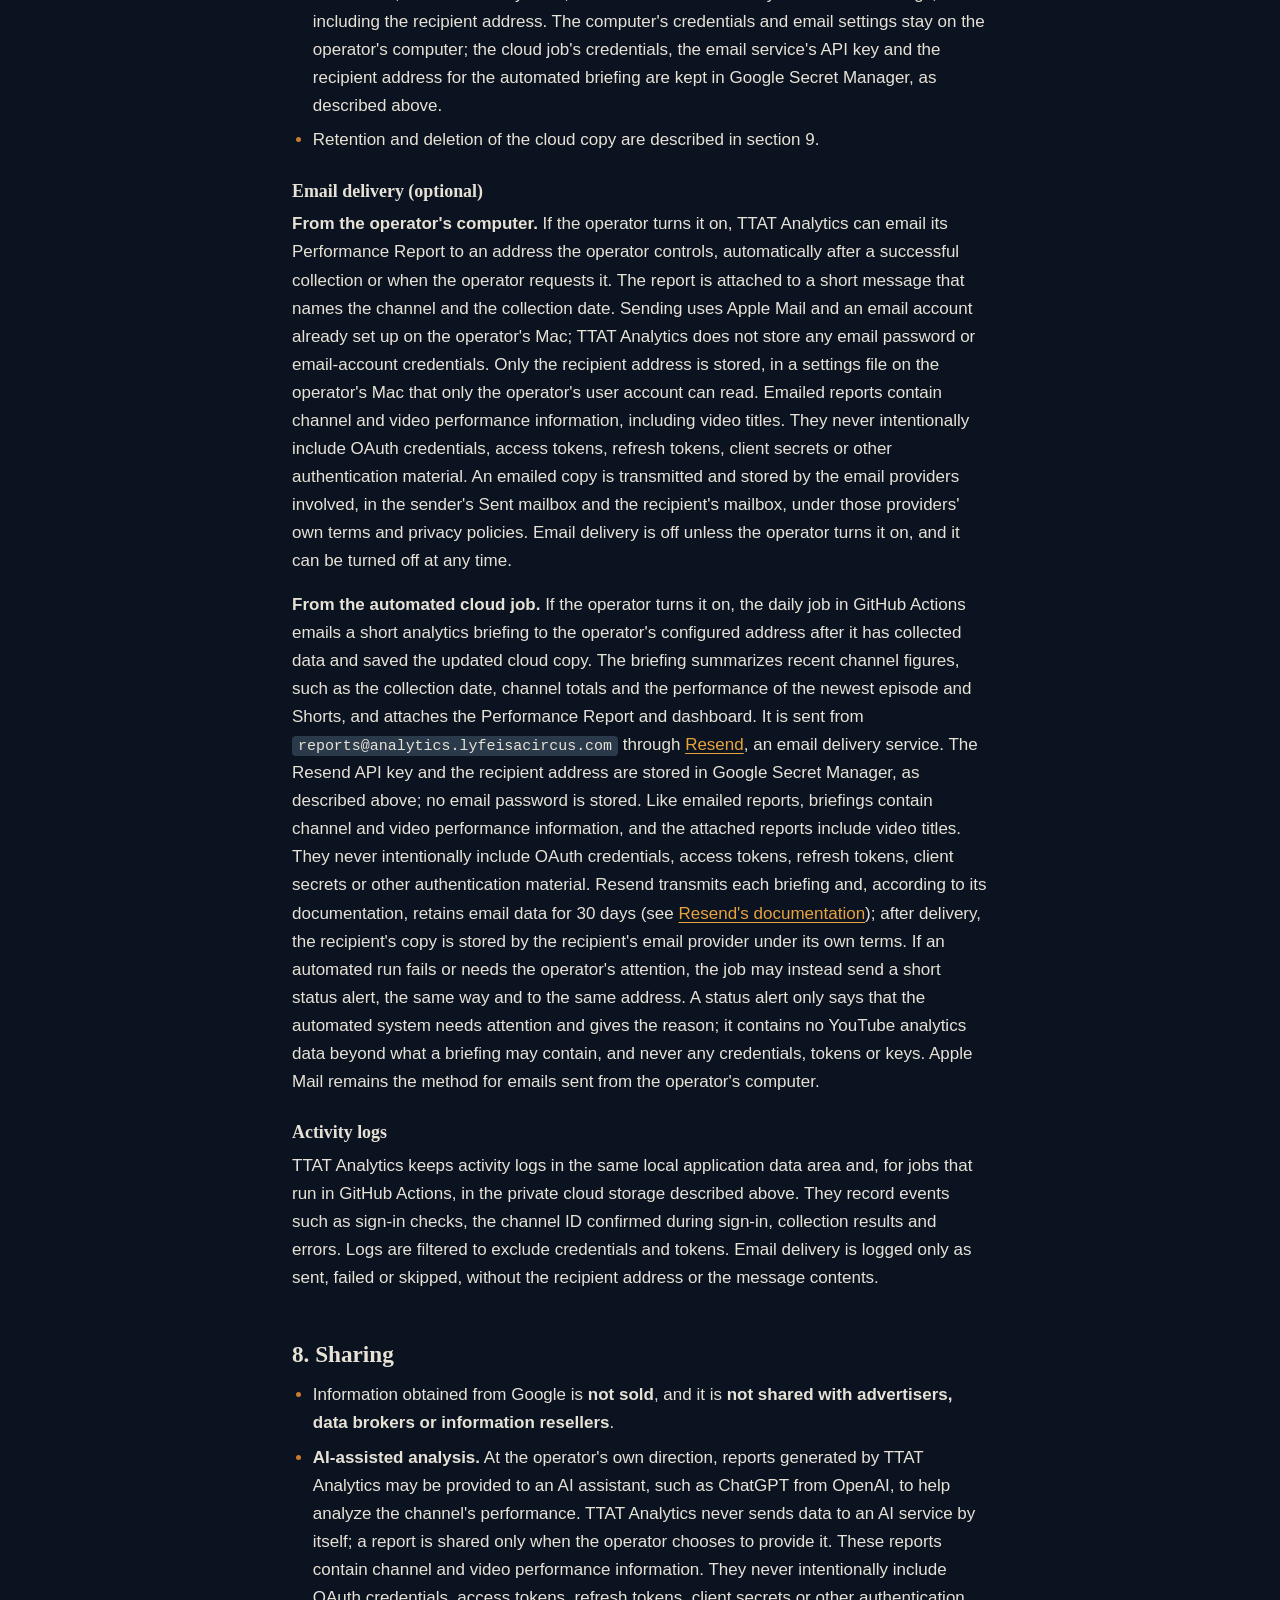
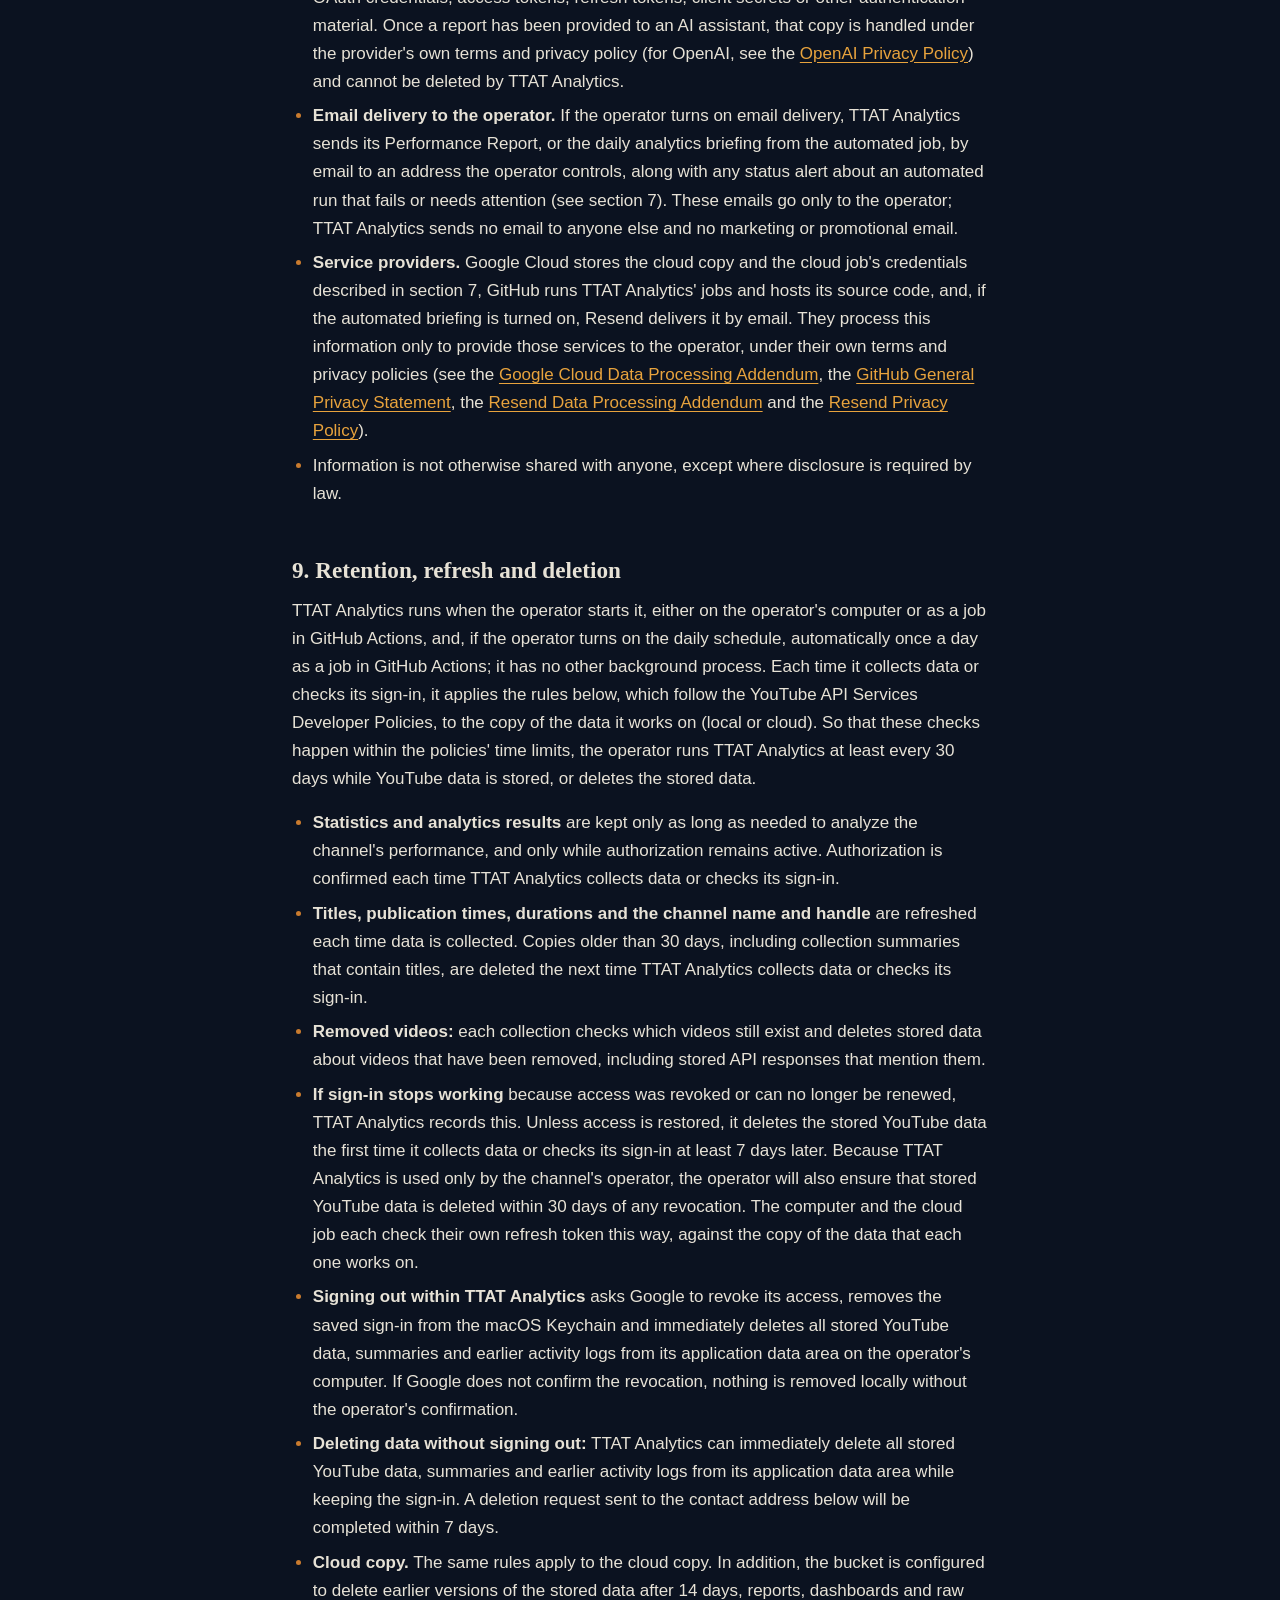
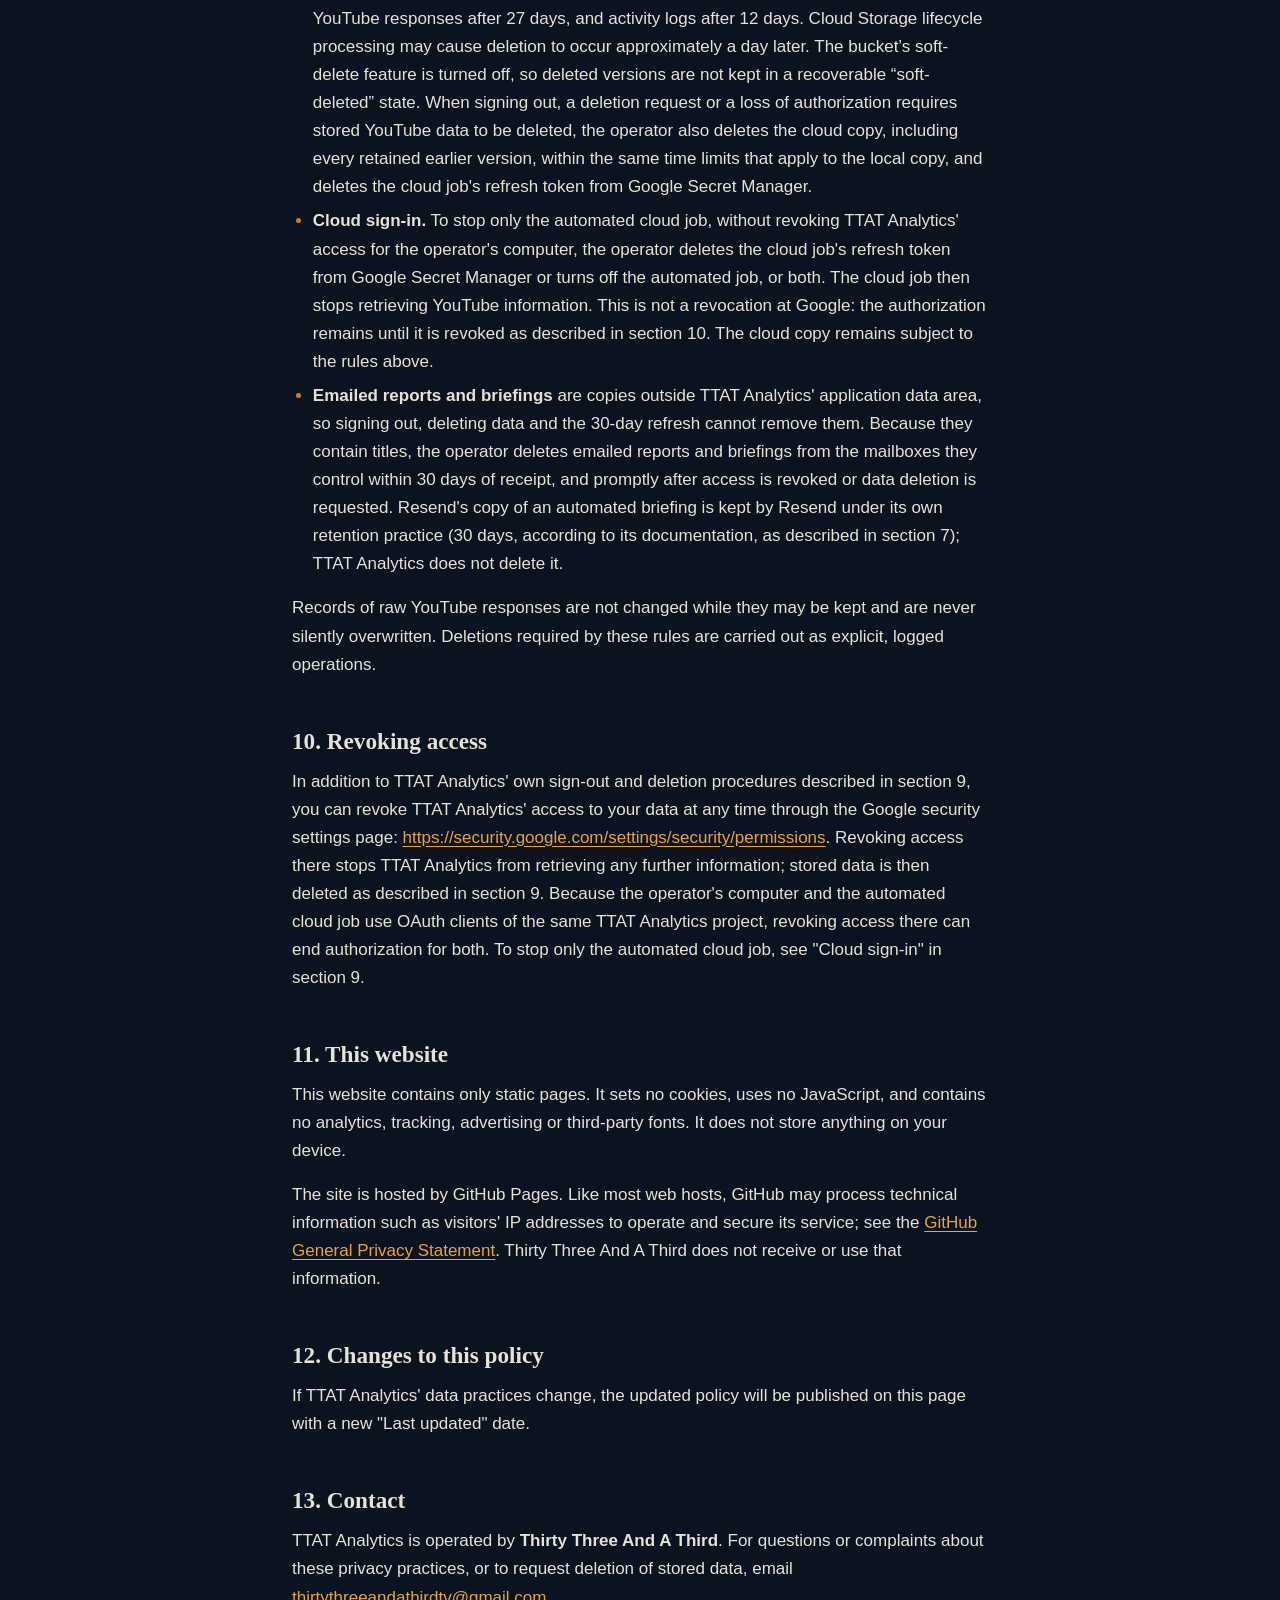
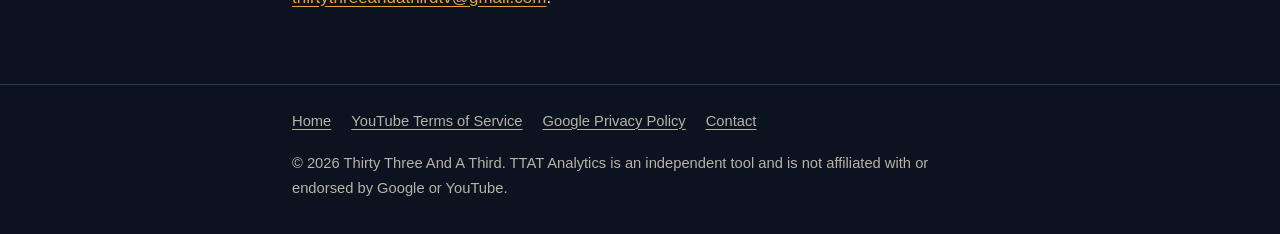
==== commit 1c4f7b73: "Clarify that both OAuth clients share one Google authorization The Mac and cloud workflows use separ" ====
--- a/privacy/index.html
+++ b/privacy/index.html
@@ -108,7 +108,7 @@
         <h3>Sign-in credentials</h3>
         <ul>
           <li><strong>On the operator's computer:</strong> the OAuth client configuration for TTAT Analytics is kept in a file that only the operator's user account can read, and the refresh token that lets TTAT Analytics renew its read-only access is stored in the macOS Keychain.</li>
-          <li><strong>For jobs in GitHub Actions:</strong> the cloud job uses its own, separate OAuth client ("TTAT Analytics Cloud") and a separate refresh token issued for that client, so the computer's sign-in and the cloud job's sign-in are independent. This client configuration and refresh token are stored in Google Secret Manager in the operator's own Google Cloud project. Only the operator's Google account and the GitHub Actions jobs of the TTAT Analytics source repository can read them. A job places them on its temporary GitHub-hosted machine only while the job runs, in files that only the job can read, and they are discarded with that machine when the job ends.</li>
+          <li><strong>For jobs in GitHub Actions:</strong> the cloud job uses its own, separate OAuth client ("TTAT Analytics Cloud") and a separate refresh token issued for that client. Both OAuth clients belong to the same TTAT Analytics Google Cloud project, and Google treats authorization across the clients of one project as one application: revoking TTAT Analytics' access at Google, for example through the Google Account permissions page or by signing out within TTAT Analytics, can end authorization for both the computer and the cloud job. This client configuration and refresh token are stored in Google Secret Manager in the operator's own Google Cloud project. Only the operator's Google account and the GitHub Actions jobs of the TTAT Analytics source repository can read them. A job places them on its temporary GitHub-hosted machine only while the job runs, in files that only the job can read, and they are discarded with that machine when the job ends.</li>
           <li>Short-lived access tokens are held in memory while TTAT Analytics runs and are not written to files.</li>
           <li>Credentials, tokens and client secrets are never included in reports, in emails, in activity logs, in GitHub's job logs or in this website.</li>
         </ul>
@@ -147,11 +147,11 @@
           <li><strong>Statistics and analytics results</strong> are kept only as long as needed to analyze the channel's performance, and only while authorization remains active. Authorization is confirmed each time TTAT Analytics collects data or checks its sign-in.</li>
           <li><strong>Titles, publication times, durations and the channel name and handle</strong> are refreshed each time data is collected. Copies older than 30 days, including collection summaries that contain titles, are deleted the next time TTAT Analytics collects data or checks its sign-in.</li>
           <li><strong>Removed videos:</strong> each collection checks which videos still exist and deletes stored data about videos that have been removed, including stored API responses that mention them.</li>
-          <li><strong>If sign-in stops working</strong> because access was revoked or can no longer be renewed, TTAT Analytics records this. Unless access is restored, it deletes the stored YouTube data the first time it collects data or checks its sign-in at least 7 days later. Because TTAT Analytics is used only by the channel's operator, the operator will also ensure that stored YouTube data is deleted within 30 days of any revocation. The computer's sign-in and the cloud job's separate sign-in are each checked this way, against the copy of the data that each one works on.</li>
+          <li><strong>If sign-in stops working</strong> because access was revoked or can no longer be renewed, TTAT Analytics records this. Unless access is restored, it deletes the stored YouTube data the first time it collects data or checks its sign-in at least 7 days later. Because TTAT Analytics is used only by the channel's operator, the operator will also ensure that stored YouTube data is deleted within 30 days of any revocation. The computer and the cloud job each check their own refresh token this way, against the copy of the data that each one works on.</li>
           <li><strong>Signing out within TTAT Analytics</strong> asks Google to revoke its access, removes the saved sign-in from the macOS Keychain and immediately deletes all stored YouTube data, summaries and earlier activity logs from its application data area on the operator's computer. If Google does not confirm the revocation, nothing is removed locally without the operator's confirmation.</li>
           <li><strong>Deleting data without signing out:</strong> TTAT Analytics can immediately delete all stored YouTube data, summaries and earlier activity logs from its application data area while keeping the sign-in. A deletion request sent to the contact address below will be completed within 7 days.</li>
-          <li><strong>Cloud copy.</strong> The same rules apply to the cloud copy. In addition, the bucket is configured to delete earlier versions of the stored data after 14 days, reports, dashboards and raw YouTube responses after 27 days, and activity logs after 12 days. Cloud Storage lifecycle processing may cause deletion to occur approximately a day later. The bucket’s soft-delete feature is turned off, so deleted versions are not kept in a recoverable “soft-deleted” state. When signing out, a deletion request or a loss of authorization requires stored YouTube data to be deleted, the operator also deletes the cloud copy, including every retained earlier version, within the same time limits that apply to the local copy, and revokes the cloud job's refresh token with Google and deletes it from Google Secret Manager.</li>
-          <li><strong>Cloud sign-in.</strong> The operator can end the cloud job's access at any time, without affecting the computer's sign-in, by revoking the cloud job's refresh token with Google and deleting it from Google Secret Manager. The cloud job then stops retrieving YouTube information, and the cloud copy is deleted under the rules above.</li>
+          <li><strong>Cloud copy.</strong> The same rules apply to the cloud copy. In addition, the bucket is configured to delete earlier versions of the stored data after 14 days, reports, dashboards and raw YouTube responses after 27 days, and activity logs after 12 days. Cloud Storage lifecycle processing may cause deletion to occur approximately a day later. The bucket’s soft-delete feature is turned off, so deleted versions are not kept in a recoverable “soft-deleted” state. When signing out, a deletion request or a loss of authorization requires stored YouTube data to be deleted, the operator also deletes the cloud copy, including every retained earlier version, within the same time limits that apply to the local copy, and deletes the cloud job's refresh token from Google Secret Manager.</li>
+          <li><strong>Cloud sign-in.</strong> To stop only the automated cloud job, without revoking TTAT Analytics' access for the operator's computer, the operator deletes the cloud job's refresh token from Google Secret Manager or turns off the automated job, or both. The cloud job then stops retrieving YouTube information. This is not a revocation at Google: the authorization remains until it is revoked as described in section 10. The cloud copy remains subject to the rules above.</li>
           <li><strong>Emailed reports and briefings</strong> are copies outside TTAT Analytics' application data area, so signing out, deleting data and the 30-day refresh cannot remove them. Because they contain titles, the operator deletes emailed reports and briefings from the mailboxes they control within 30 days of receipt, and promptly after access is revoked or data deletion is requested. Resend's copy of an automated briefing is kept by Resend under its own retention practice (30 days, according to its documentation, as described in section 7); TTAT Analytics does not delete it.</li>
         </ul>
         <p>Records of raw YouTube responses are not changed while they may be kept and are never silently overwritten. Deletions required by these rules are carried out as explicit, logged operations.</p>
@@ -159,7 +159,7 @@
 
       <section aria-labelledby="revoke">
         <h2 id="revoke">10. Revoking access</h2>
-        <p>In addition to TTAT Analytics' own sign-out and deletion procedures described in section 9, you can revoke TTAT Analytics' access to your data at any time through the Google security settings page: <a href="https://security.google.com/settings/security/permissions">https://security.google.com/settings/security/permissions</a>. Revoking access there stops TTAT Analytics from retrieving any further information; stored data is then deleted as described in section 9. The operator can also end only the automated cloud job's access, as described under "Cloud sign-in" in section 9.</p>
+        <p>In addition to TTAT Analytics' own sign-out and deletion procedures described in section 9, you can revoke TTAT Analytics' access to your data at any time through the Google security settings page: <a href="https://security.google.com/settings/security/permissions">https://security.google.com/settings/security/permissions</a>. Revoking access there stops TTAT Analytics from retrieving any further information; stored data is then deleted as described in section 9. Because the operator's computer and the automated cloud job use OAuth clients of the same TTAT Analytics project, revoking access there can end authorization for both. To stop only the automated cloud job, see "Cloud sign-in" in section 9.</p>
       </section>
 
       <section aria-labelledby="website">
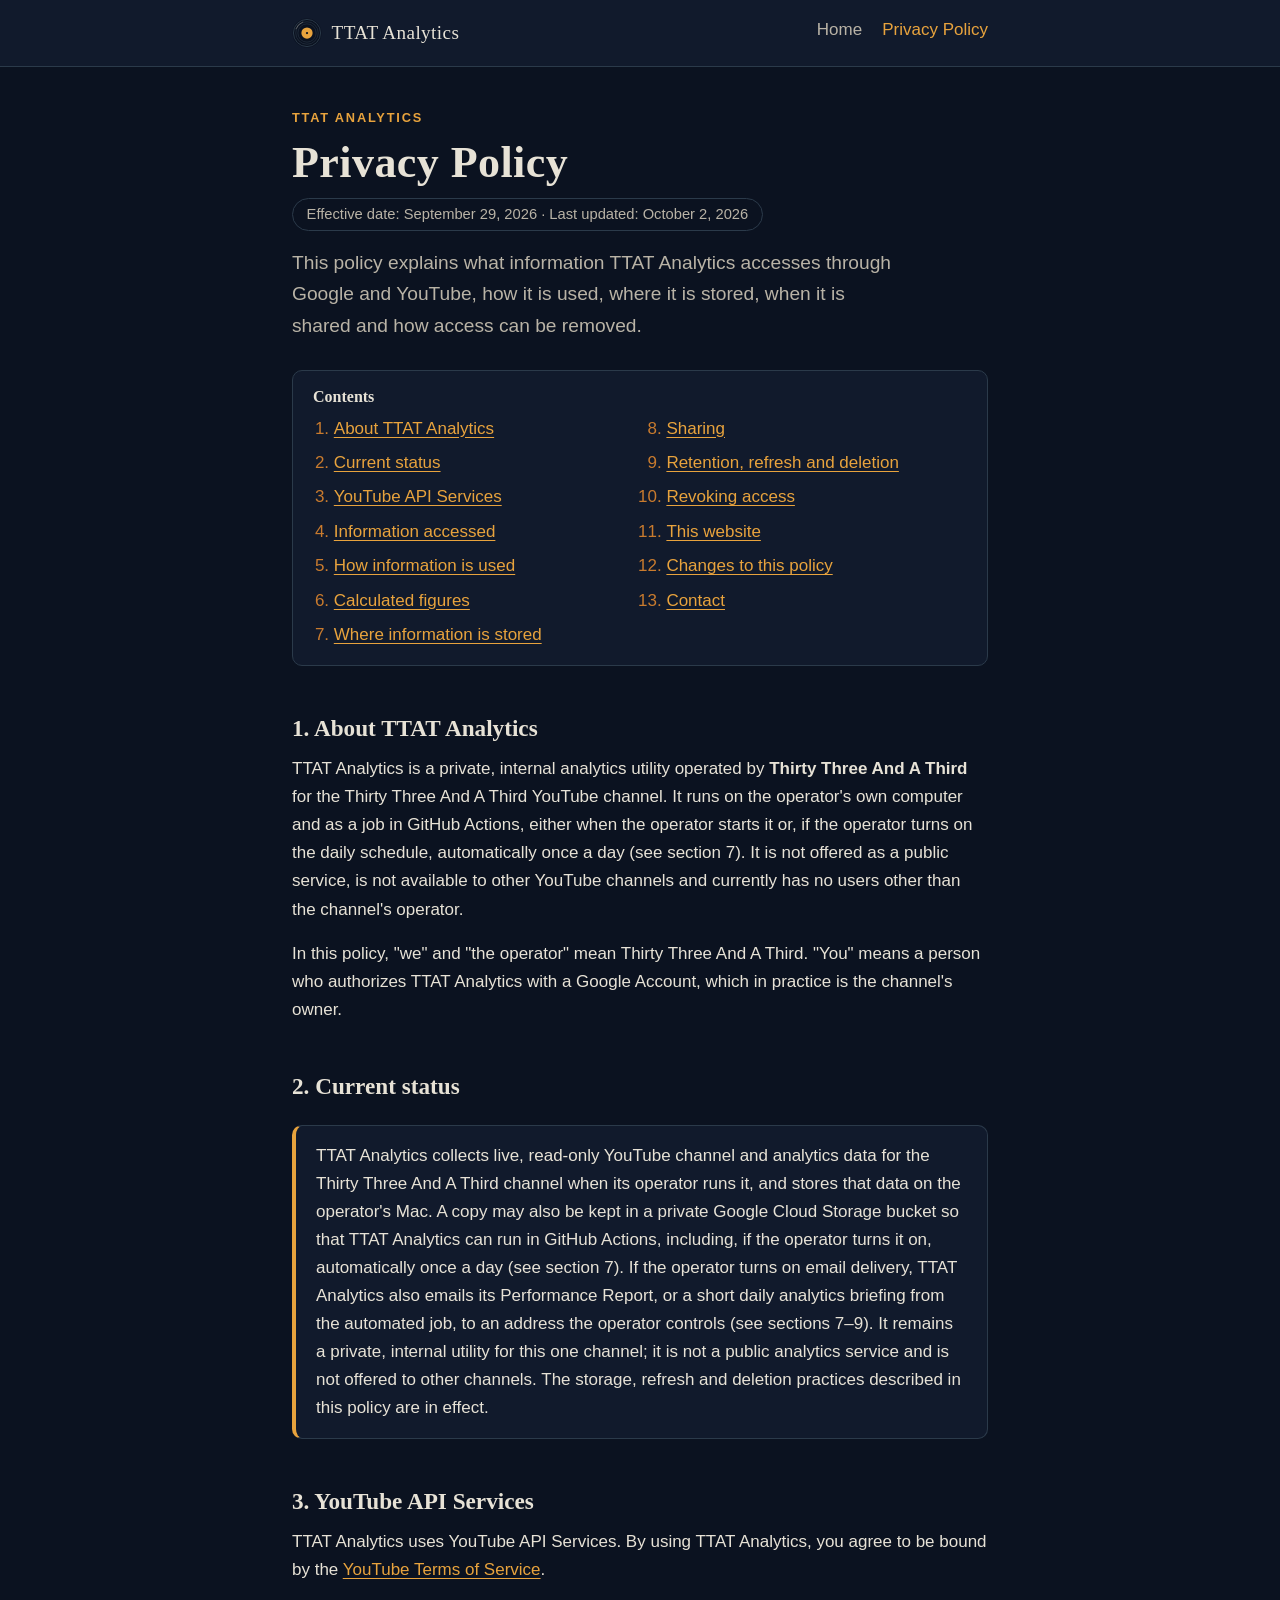
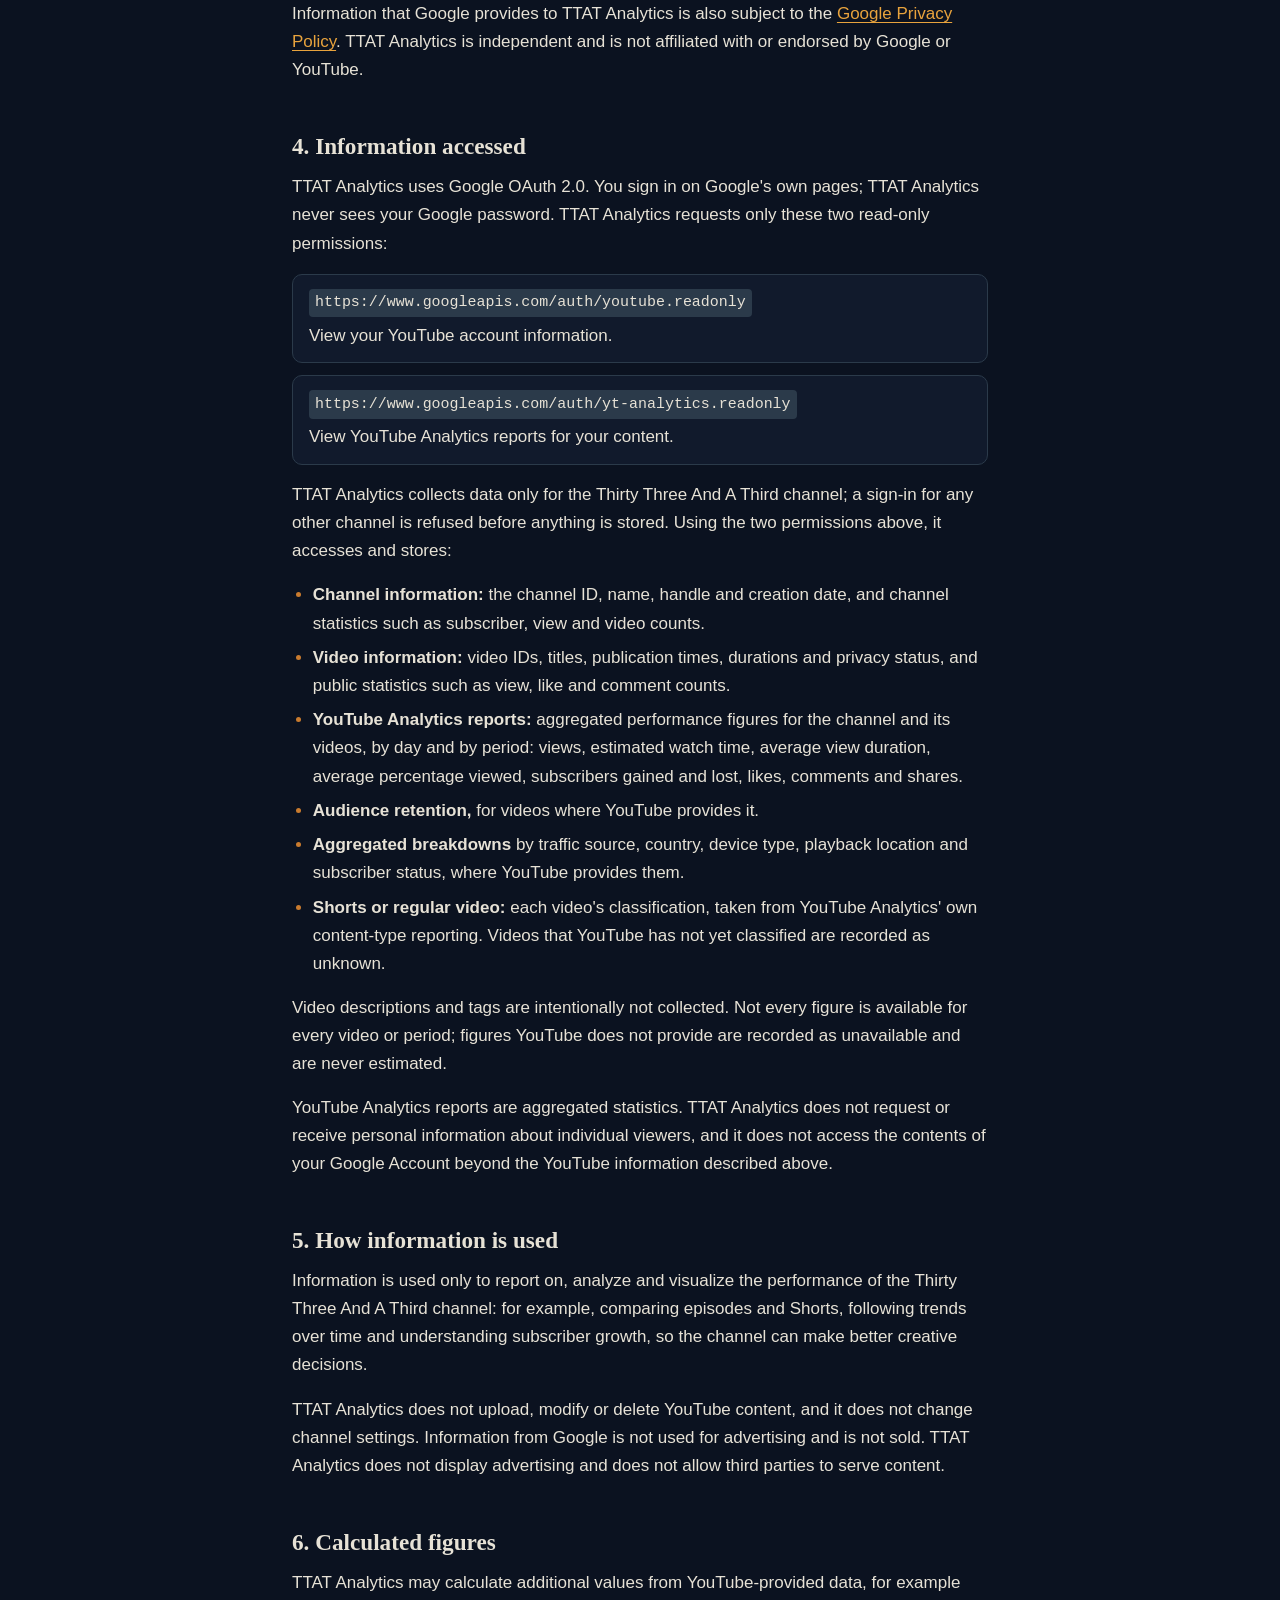
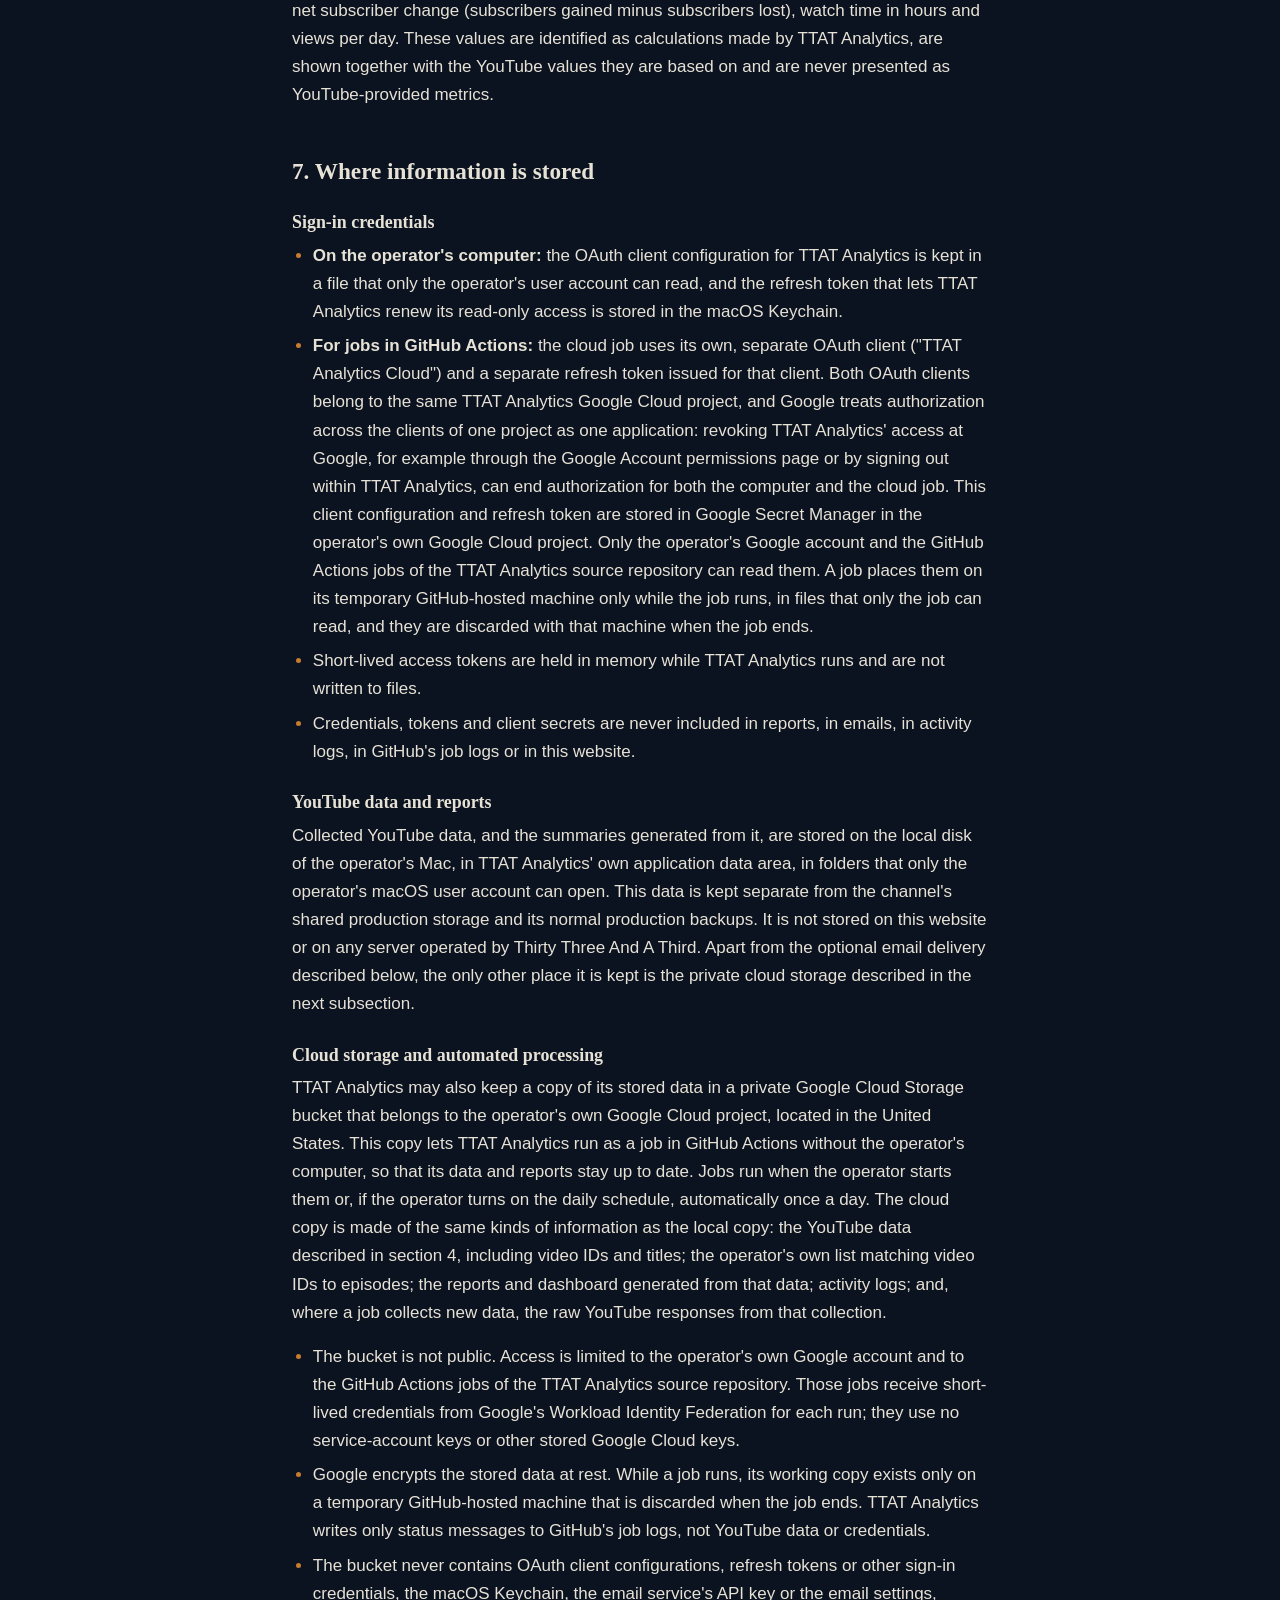
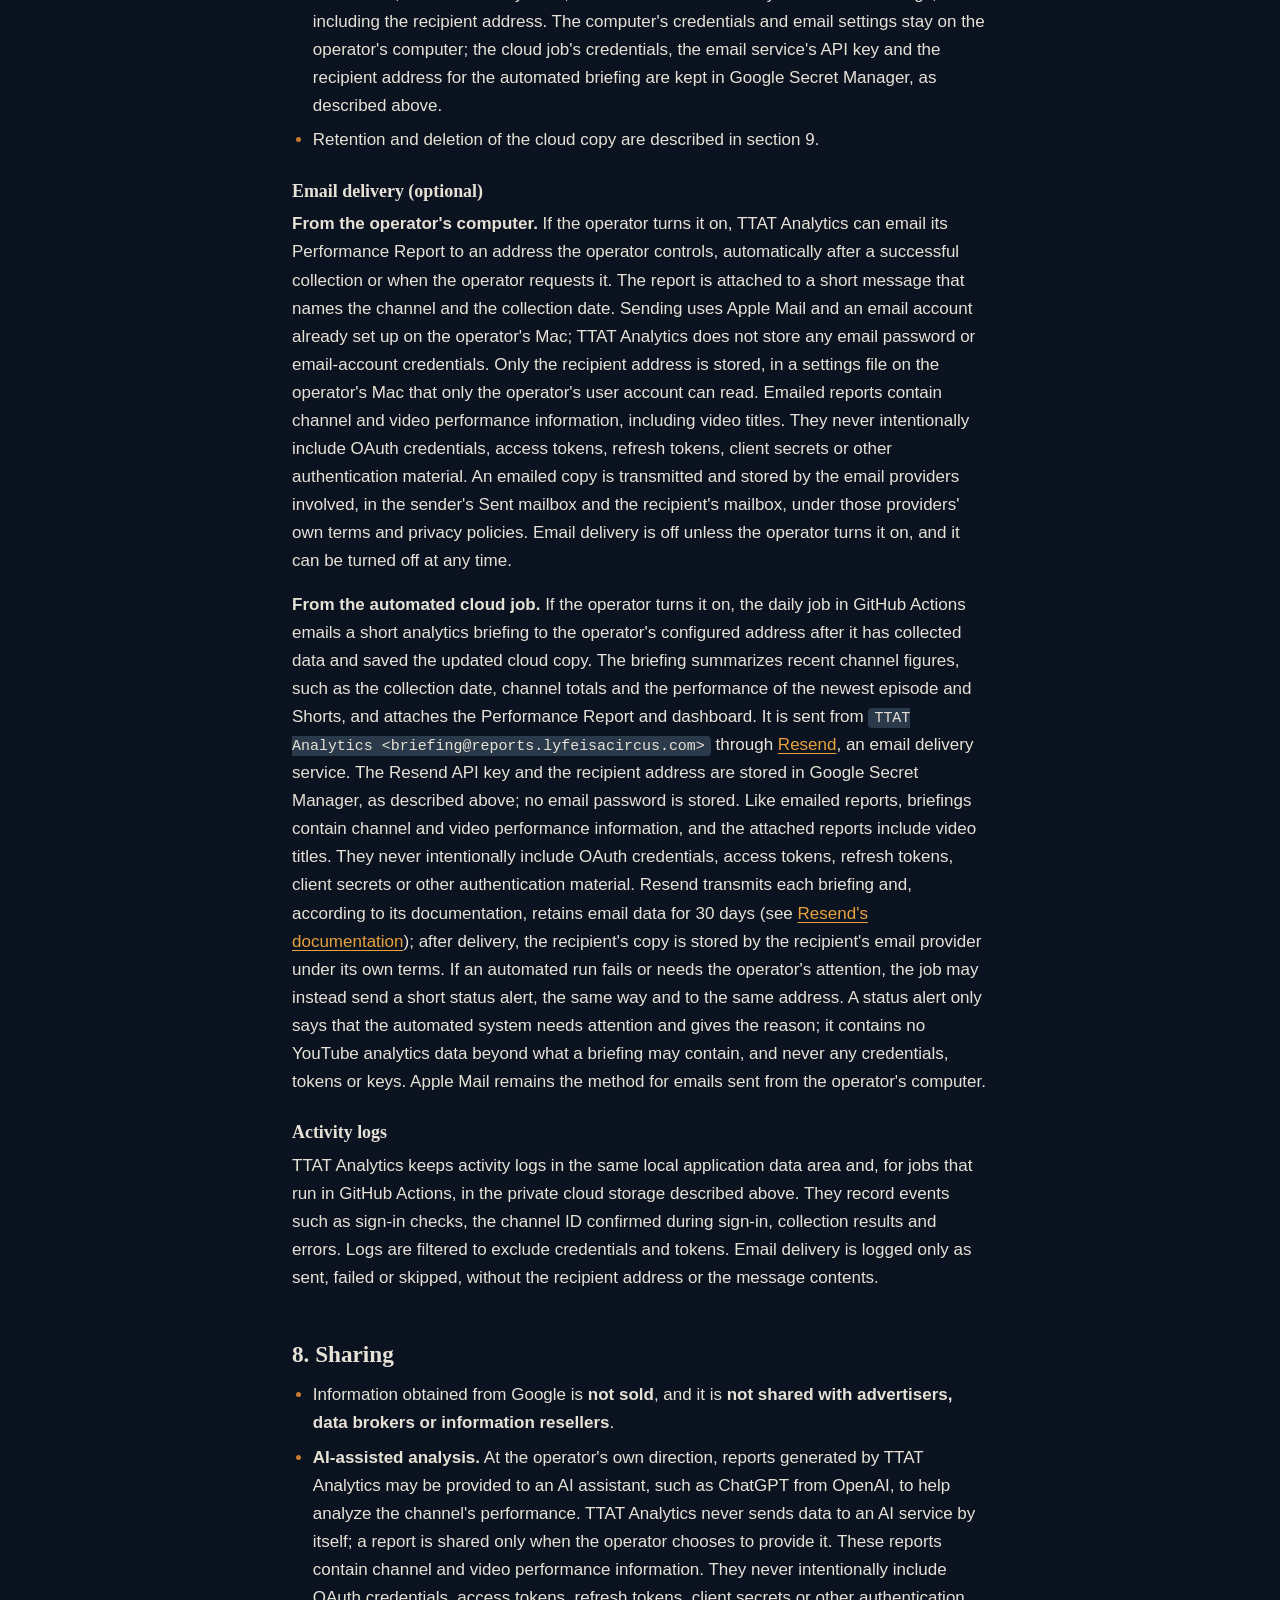
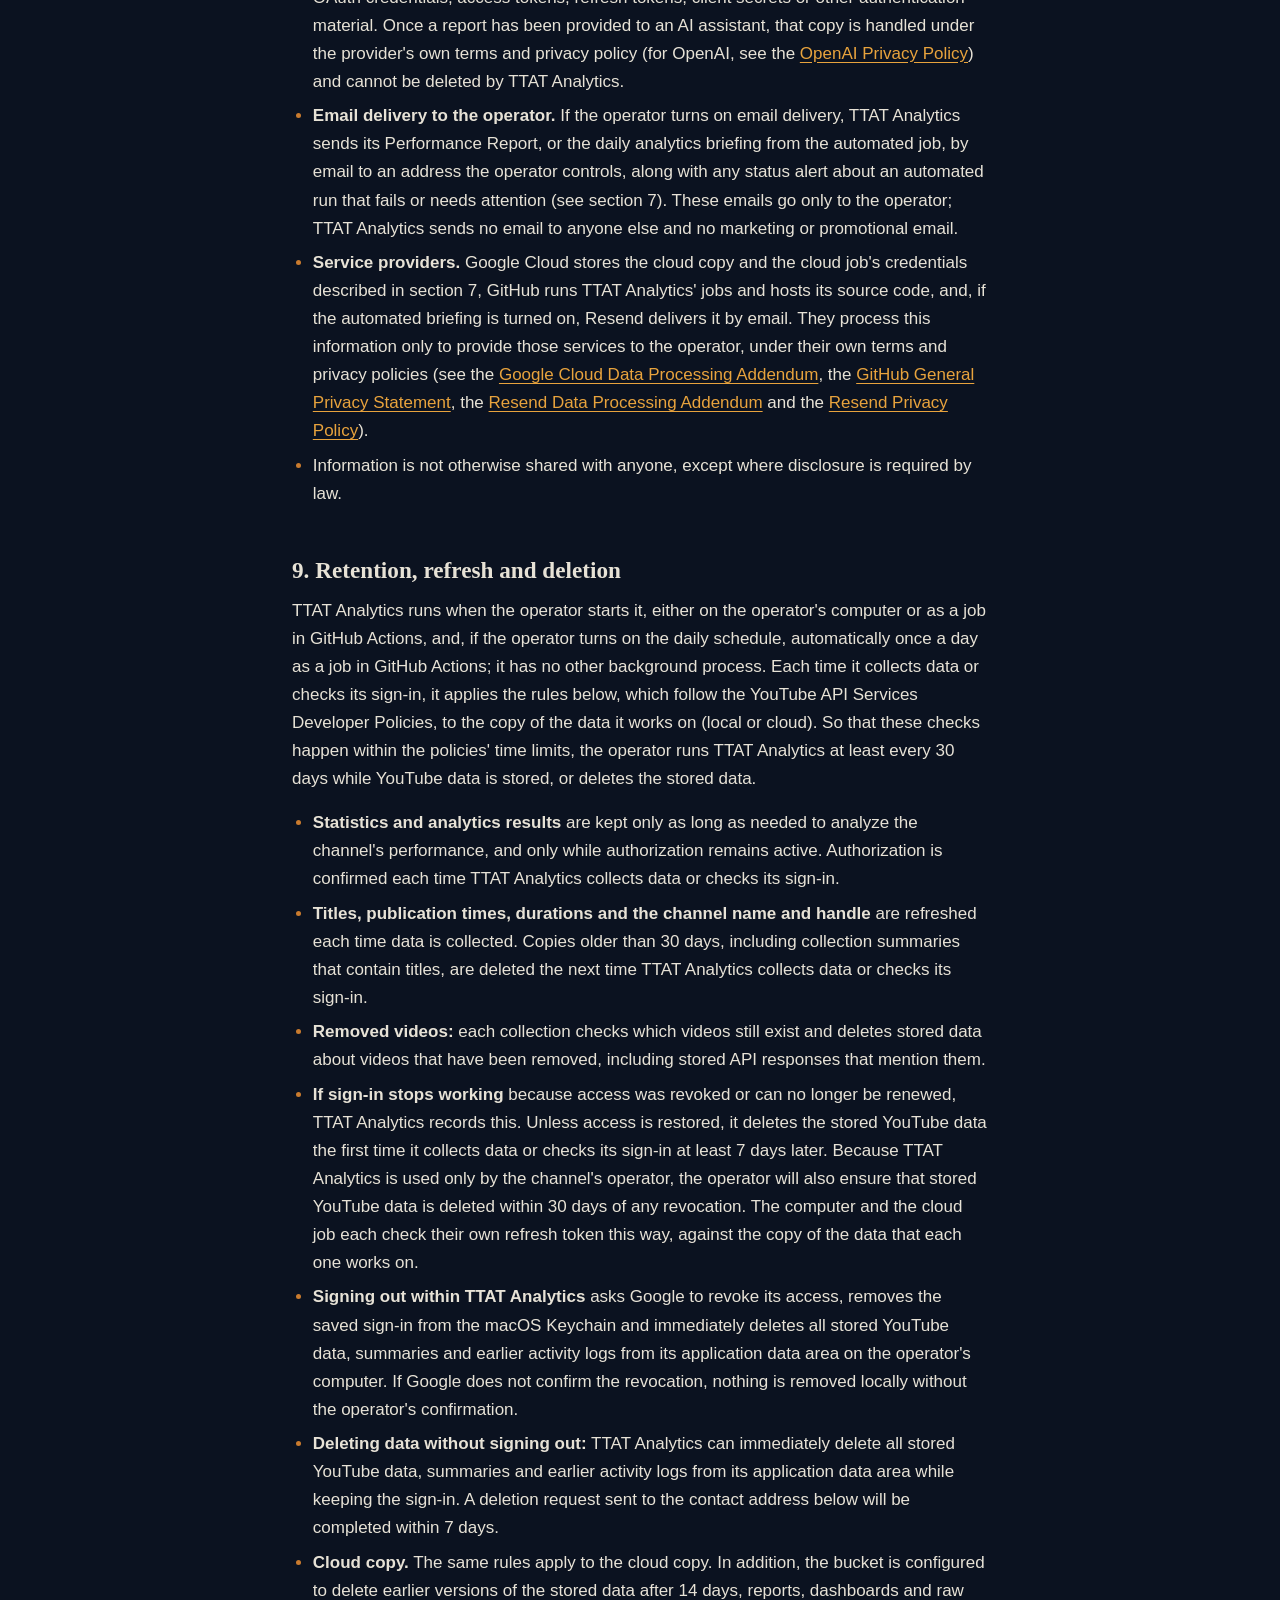
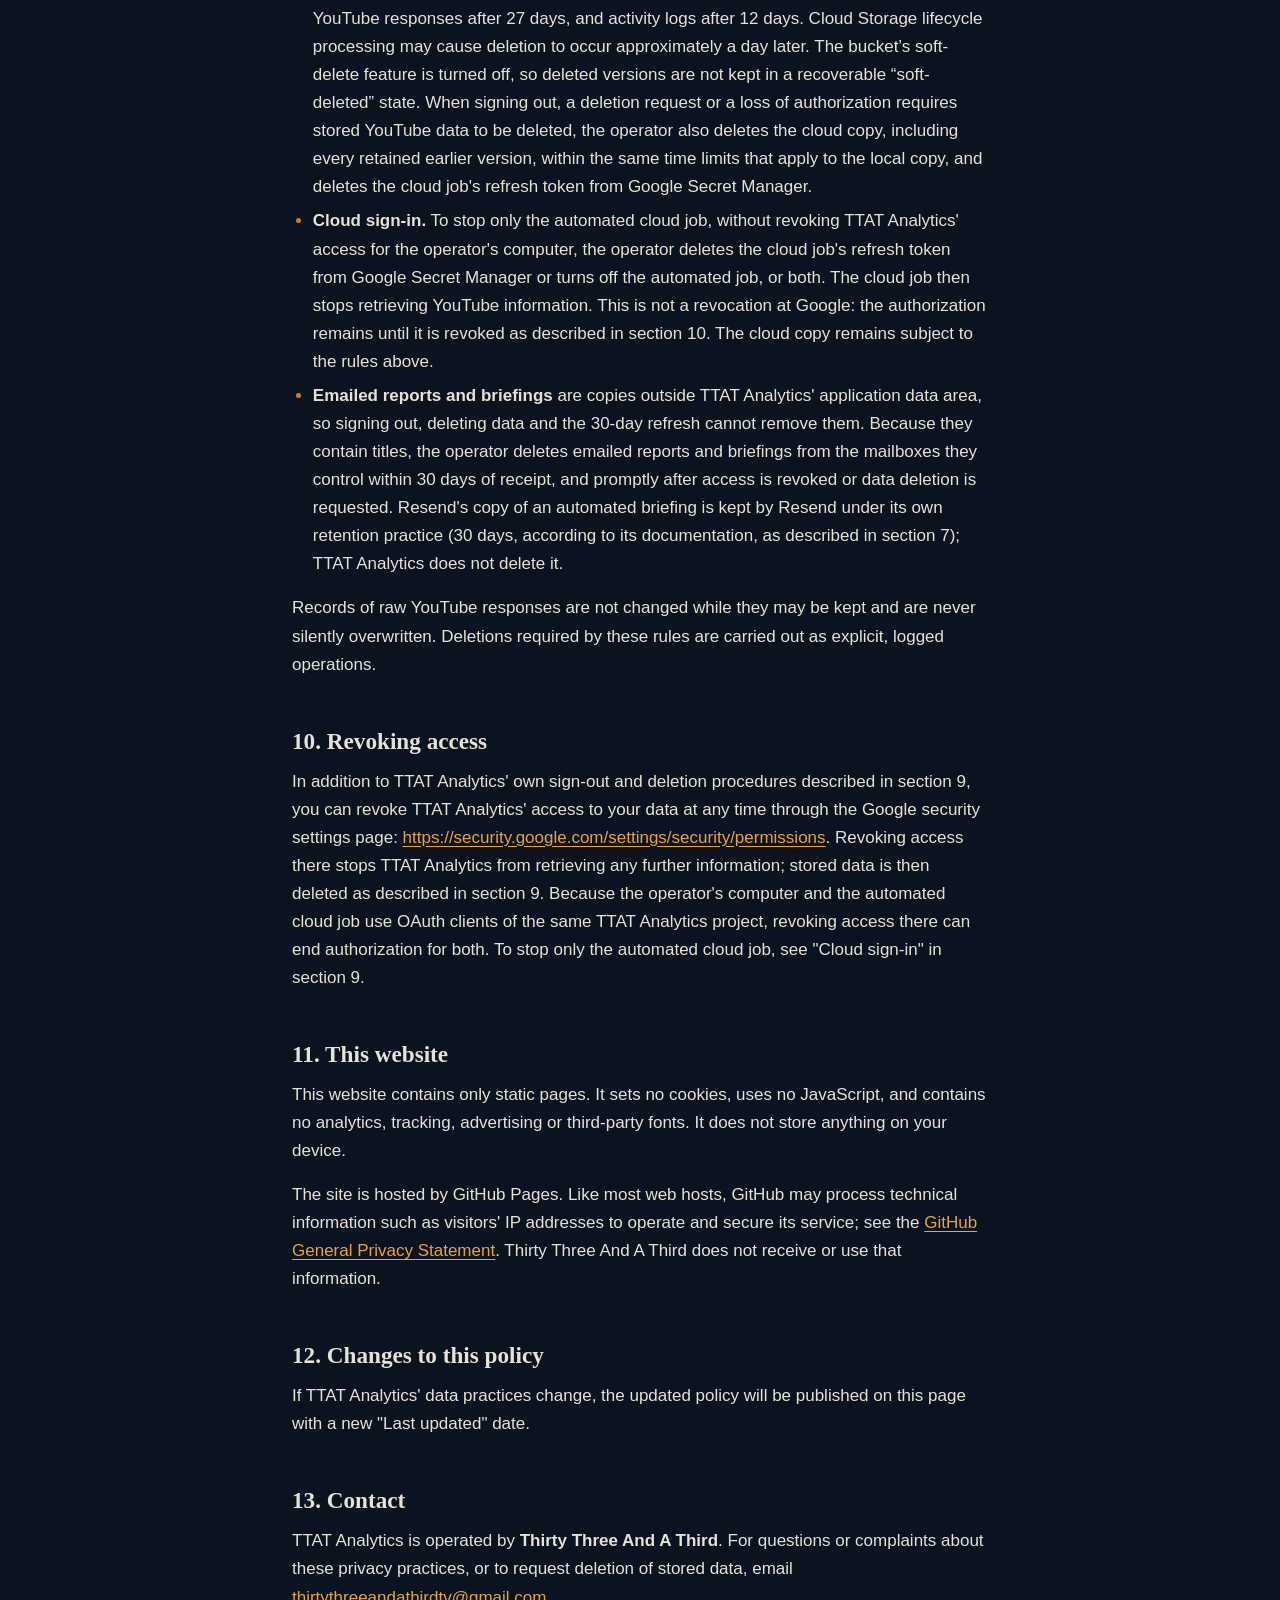
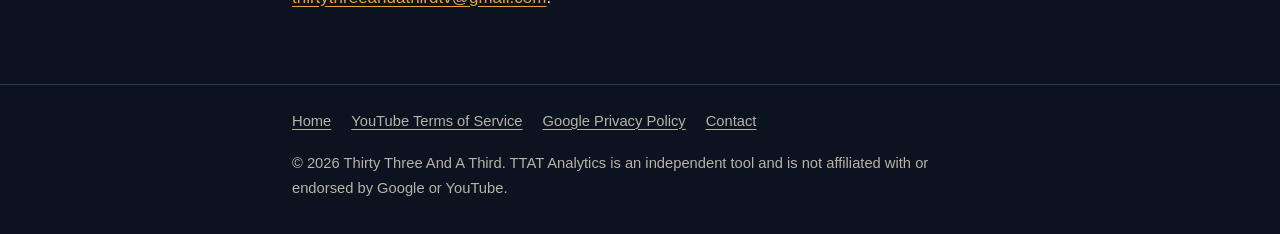
==== commit 81510ed1: "Correct the automated briefing sender to briefing@reports.lyfeisacircus.com The verified Resend send" ====
--- a/privacy/index.html
+++ b/privacy/index.html
@@ -124,7 +124,7 @@
         </ul>
         <h3>Email delivery (optional)</h3>
         <p><strong>From the operator's computer.</strong> If the operator turns it on, TTAT Analytics can email its Performance Report to an address the operator controls, automatically after a successful collection or when the operator requests it. The report is attached to a short message that names the channel and the collection date. Sending uses Apple Mail and an email account already set up on the operator's Mac; TTAT Analytics does not store any email password or email-account credentials. Only the recipient address is stored, in a settings file on the operator's Mac that only the operator's user account can read. Emailed reports contain channel and video performance information, including video titles. They never intentionally include OAuth credentials, access tokens, refresh tokens, client secrets or other authentication material. An emailed copy is transmitted and stored by the email providers involved, in the sender's Sent mailbox and the recipient's mailbox, under those providers' own terms and privacy policies. Email delivery is off unless the operator turns it on, and it can be turned off at any time.</p>
-        <p><strong>From the automated cloud job.</strong> If the operator turns it on, the daily job in GitHub Actions emails a short analytics briefing to the operator's configured address after it has collected data and saved the updated cloud copy. The briefing summarizes recent channel figures, such as the collection date, channel totals and the performance of the newest episode and Shorts, and attaches the Performance Report and dashboard. It is sent from <code>reports@analytics.lyfeisacircus.com</code> through <a href="https://resend.com/">Resend</a>, an email delivery service. The Resend API key and the recipient address are stored in Google Secret Manager, as described above; no email password is stored. Like emailed reports, briefings contain channel and video performance information, and the attached reports include video titles. They never intentionally include OAuth credentials, access tokens, refresh tokens, client secrets or other authentication material. Resend transmits each briefing and, according to its documentation, retains email data for 30 days (see <a href="https://resend.com/docs/dashboard/webhooks/how-to-store-webhooks-data">Resend's documentation</a>); after delivery, the recipient's copy is stored by the recipient's email provider under its own terms. If an automated run fails or needs the operator's attention, the job may instead send a short status alert, the same way and to the same address. A status alert only says that the automated system needs attention and gives the reason; it contains no YouTube analytics data beyond what a briefing may contain, and never any credentials, tokens or keys. Apple Mail remains the method for emails sent from the operator's computer.</p>
+        <p><strong>From the automated cloud job.</strong> If the operator turns it on, the daily job in GitHub Actions emails a short analytics briefing to the operator's configured address after it has collected data and saved the updated cloud copy. The briefing summarizes recent channel figures, such as the collection date, channel totals and the performance of the newest episode and Shorts, and attaches the Performance Report and dashboard. It is sent from <code>TTAT Analytics &lt;briefing@reports.lyfeisacircus.com&gt;</code> through <a href="https://resend.com/">Resend</a>, an email delivery service. The Resend API key and the recipient address are stored in Google Secret Manager, as described above; no email password is stored. Like emailed reports, briefings contain channel and video performance information, and the attached reports include video titles. They never intentionally include OAuth credentials, access tokens, refresh tokens, client secrets or other authentication material. Resend transmits each briefing and, according to its documentation, retains email data for 30 days (see <a href="https://resend.com/docs/dashboard/webhooks/how-to-store-webhooks-data">Resend's documentation</a>); after delivery, the recipient's copy is stored by the recipient's email provider under its own terms. If an automated run fails or needs the operator's attention, the job may instead send a short status alert, the same way and to the same address. A status alert only says that the automated system needs attention and gives the reason; it contains no YouTube analytics data beyond what a briefing may contain, and never any credentials, tokens or keys. Apple Mail remains the method for emails sent from the operator's computer.</p>
         <h3>Activity logs</h3>
         <p>TTAT Analytics keeps activity logs in the same local application data area and, for jobs that run in GitHub Actions, in the private cloud storage described above. They record events such as sign-in checks, the channel ID confirmed during sign-in, collection results and errors. Logs are filtered to exclude credentials and tokens. Email delivery is logged only as sent, failed or skipped, without the recipient address or the message contents.</p>
       </section>
